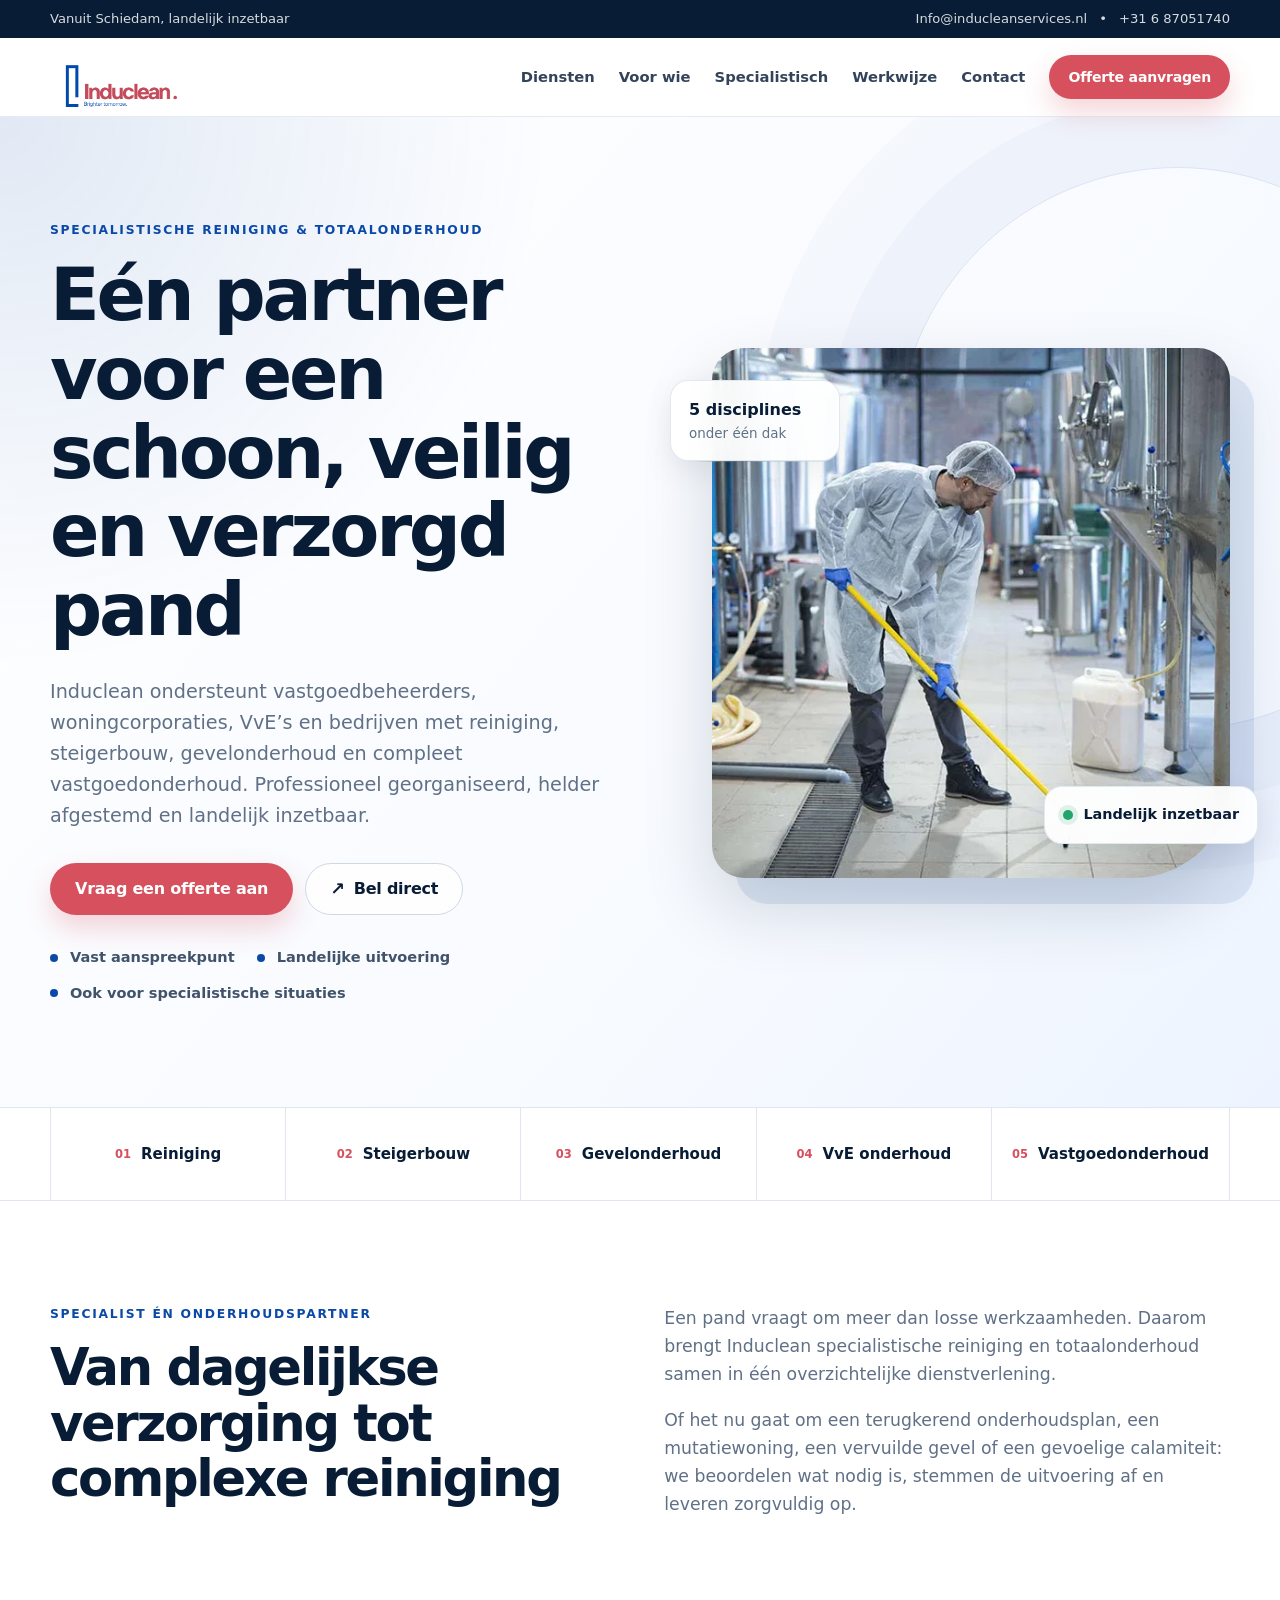
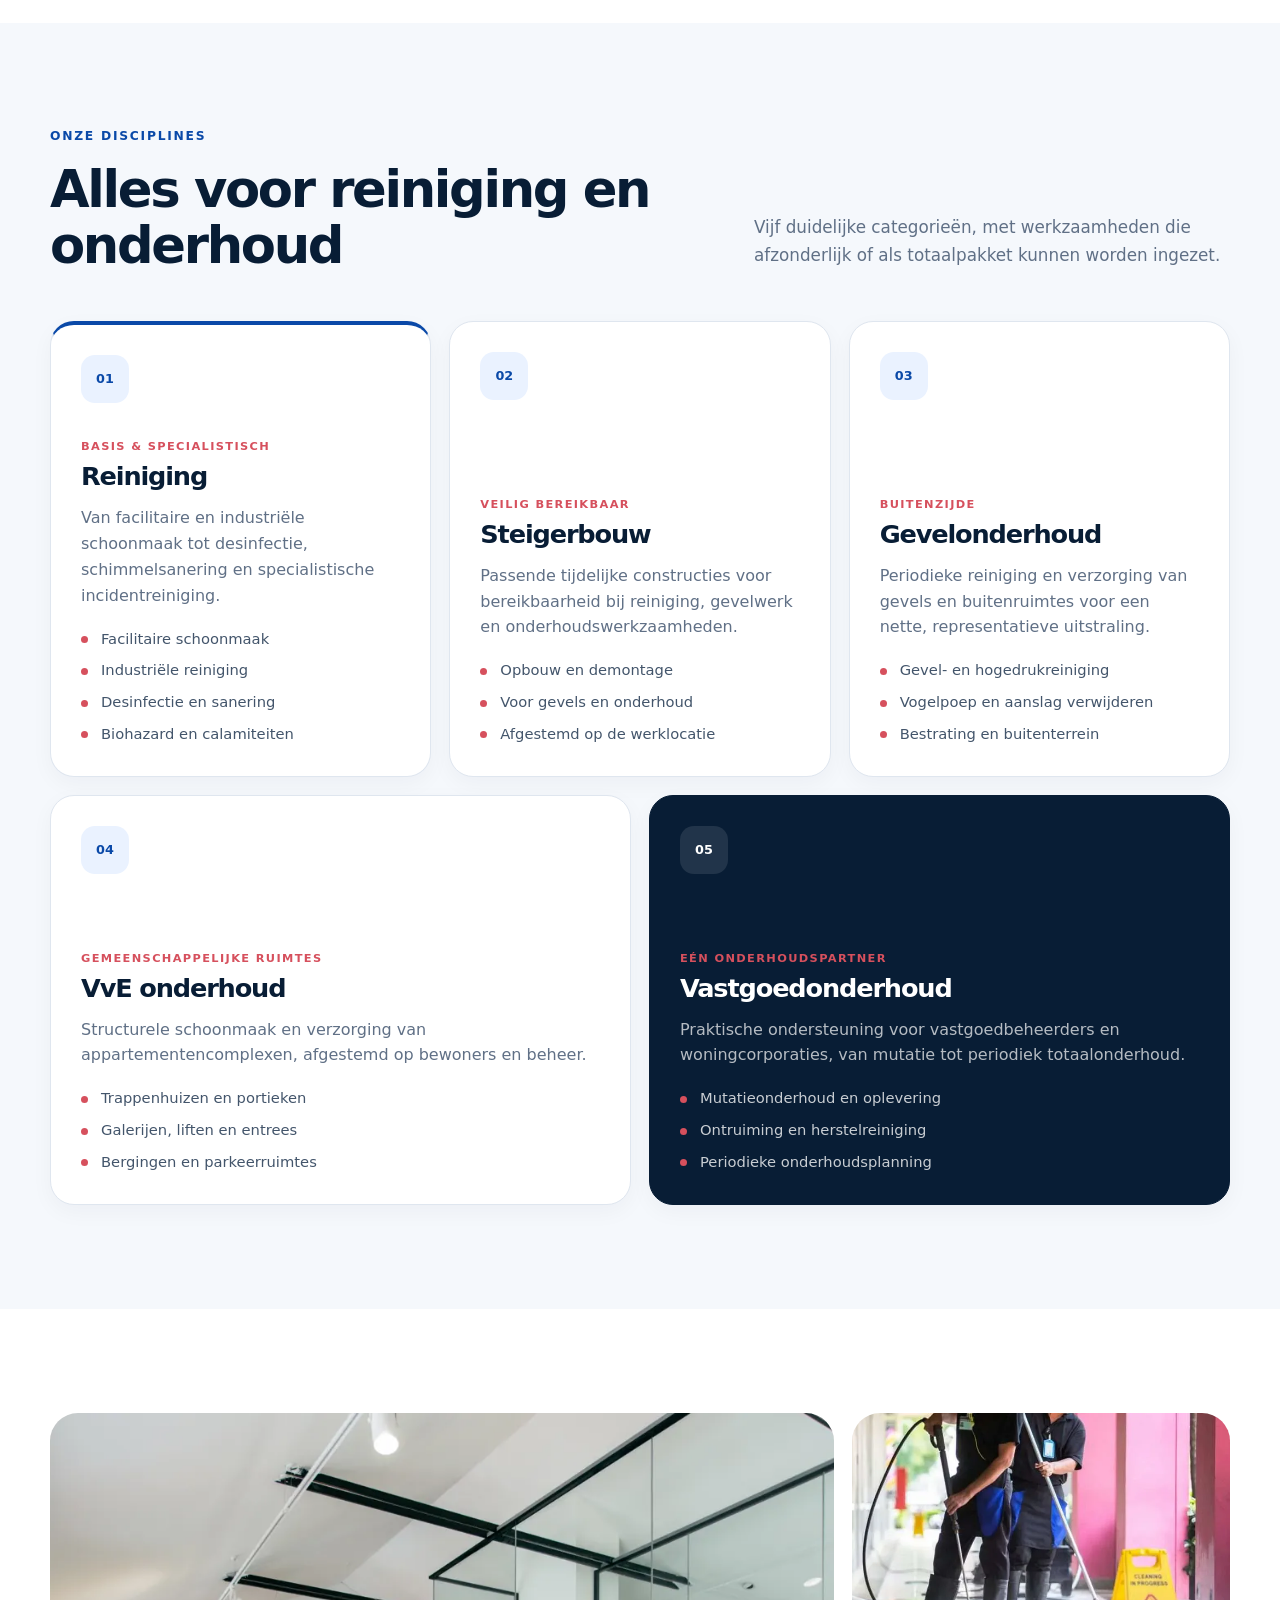
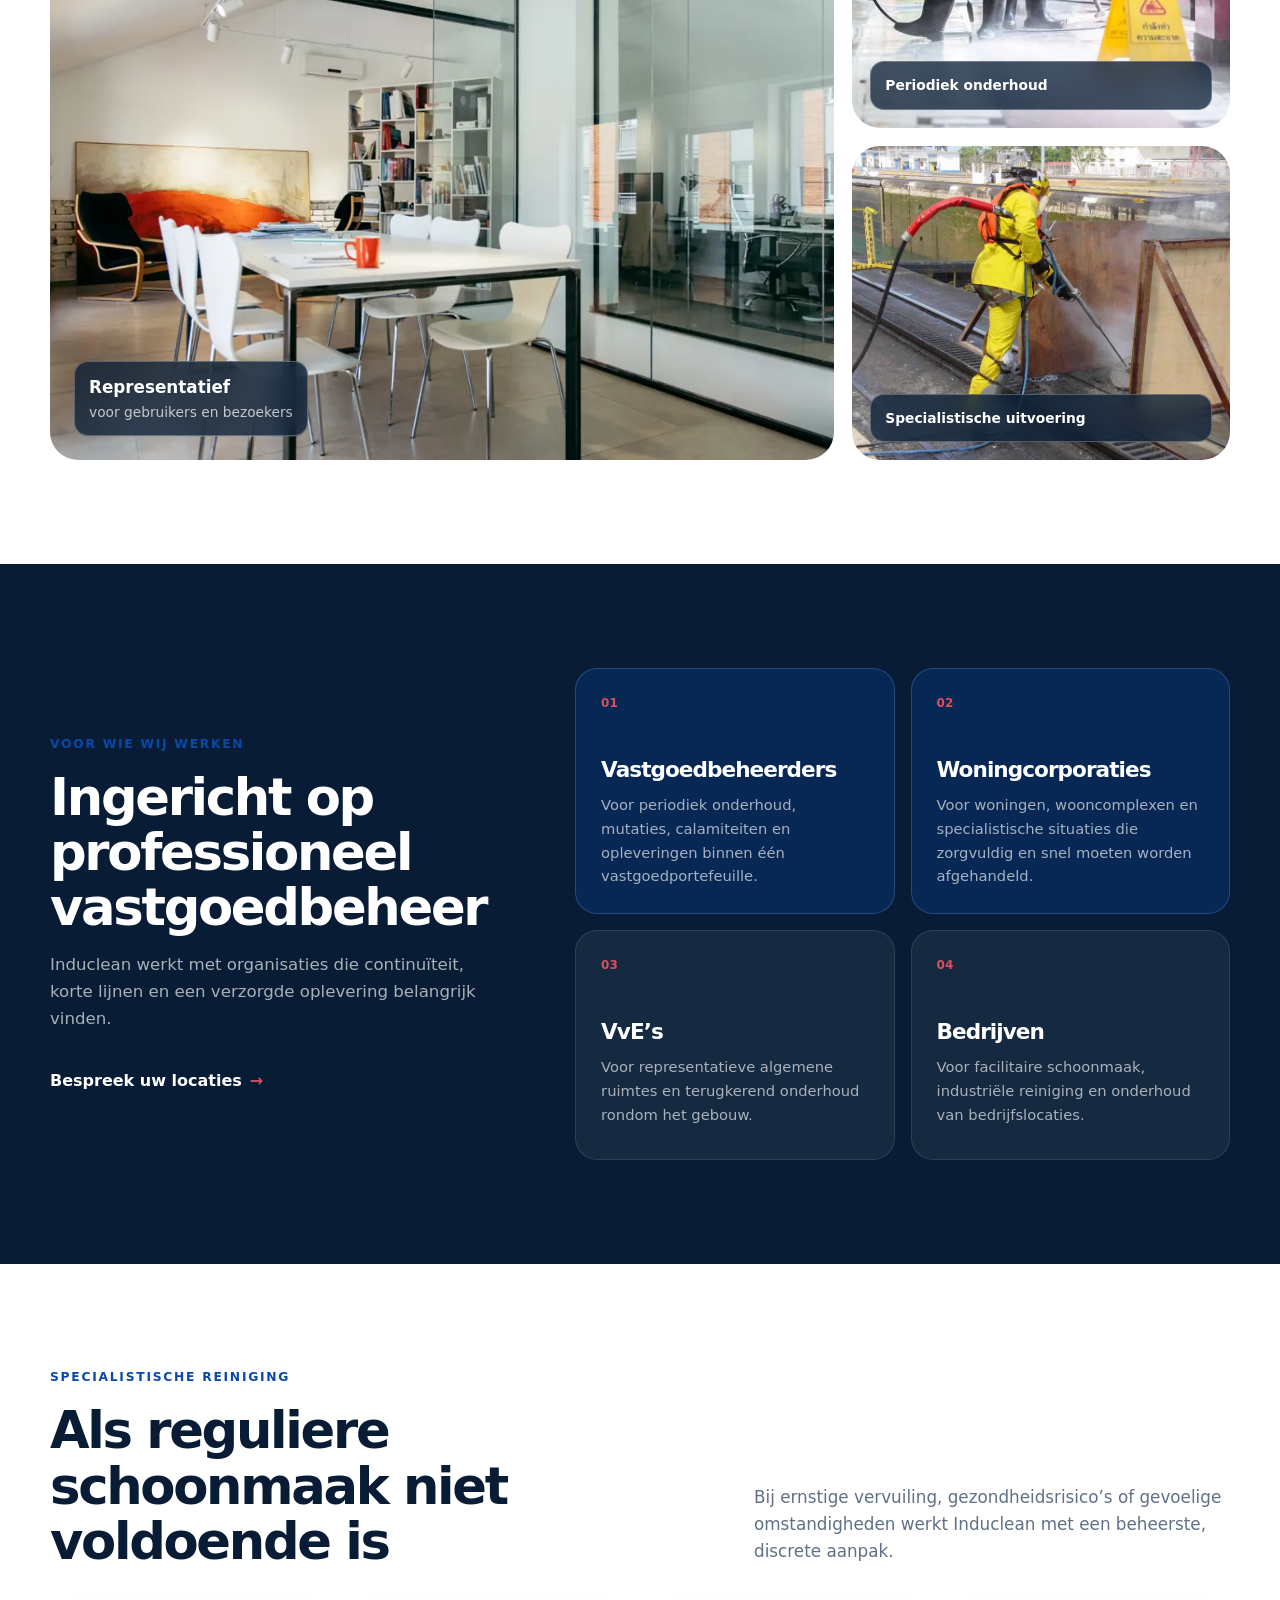
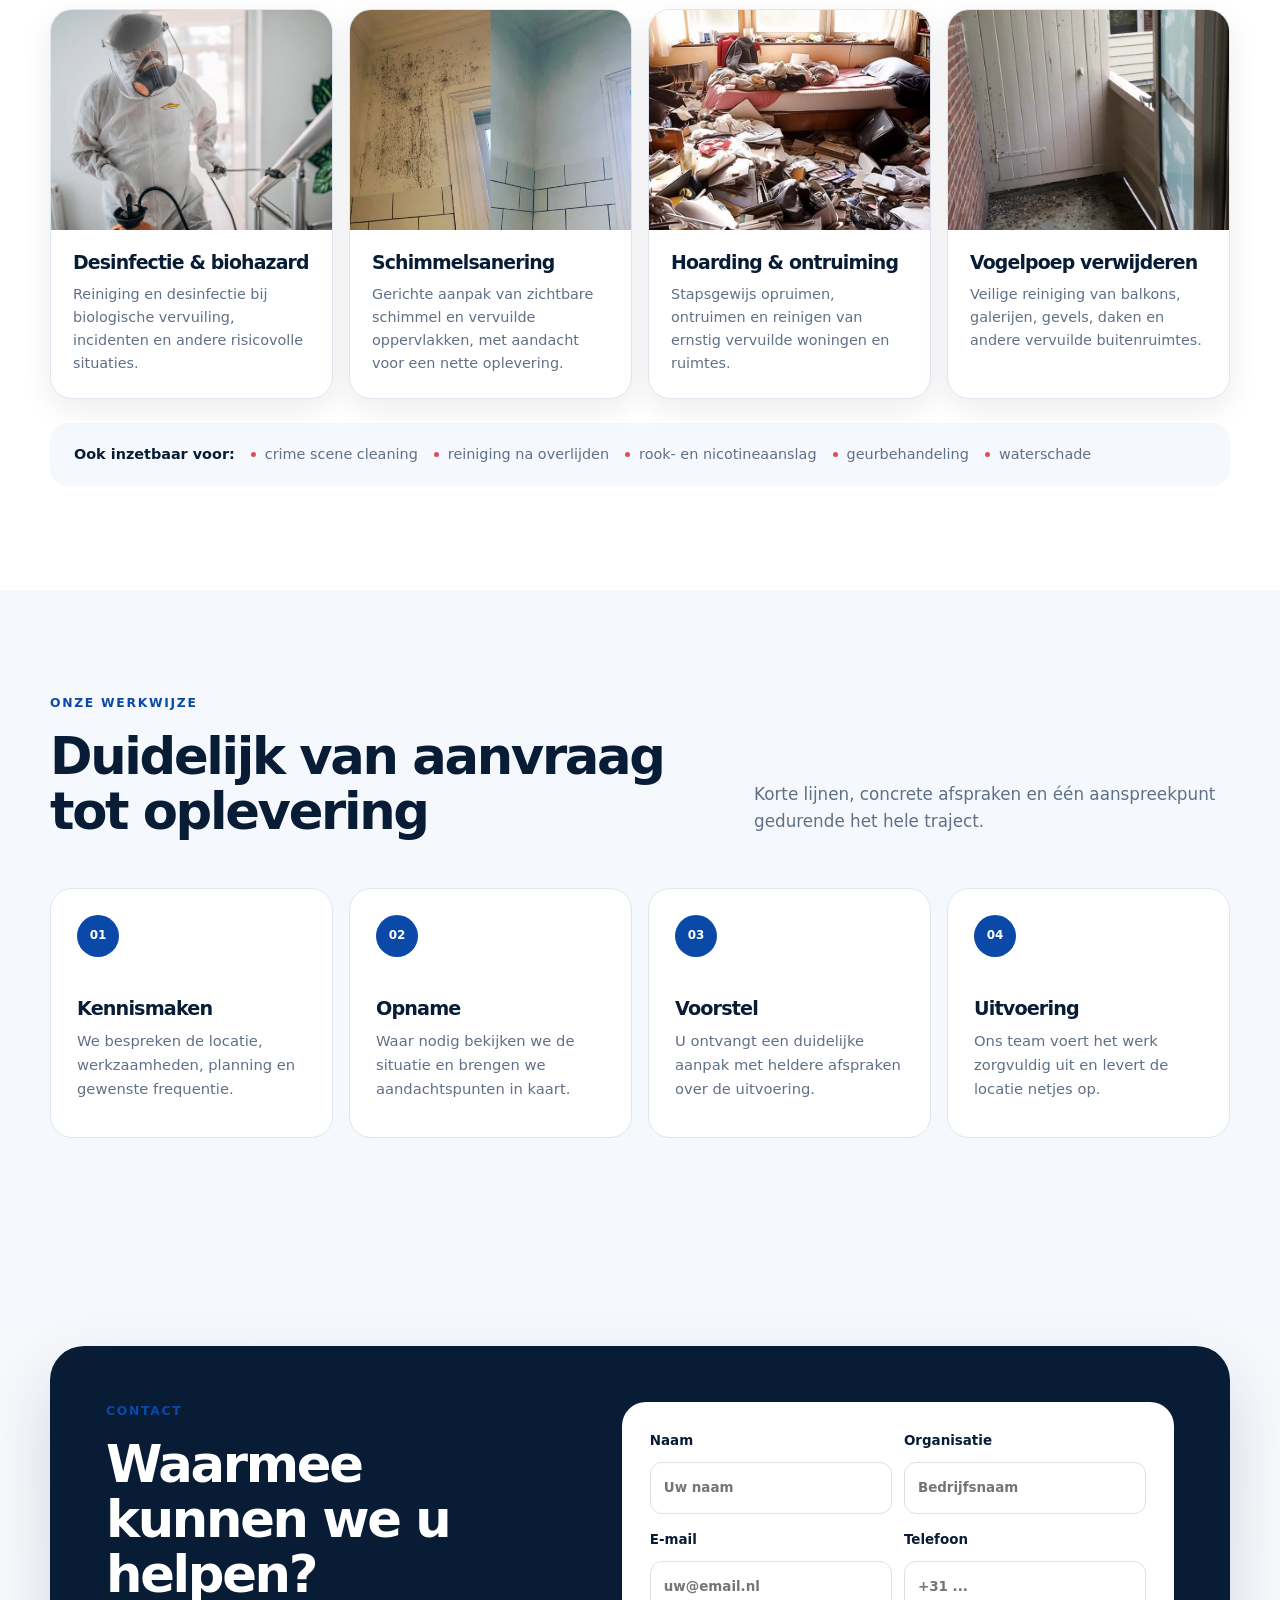
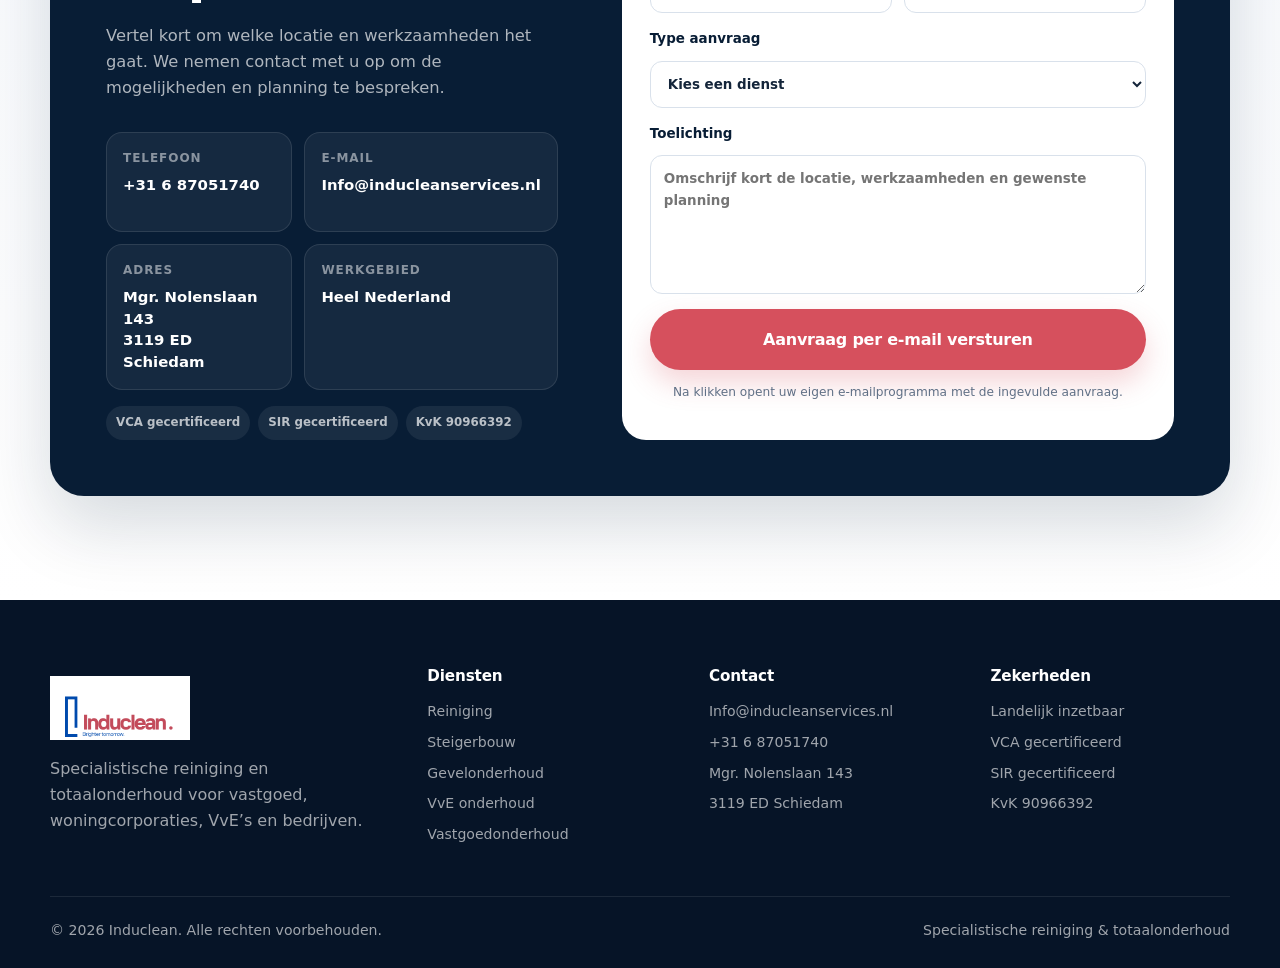
==== index.html @ d0072d8a "Publiceer vernieuwde Induclean-website" ====
<!doctype html>
<html lang="nl">
<head>
  <meta charset="utf-8">
  <meta name="viewport" content="width=device-width, initial-scale=1">
  <title>Induclean | Specialistische reiniging & totaalonderhoud</title>
  <meta name="description" content="Induclean is landelijk inzetbaar voor specialistische reiniging, steigerbouw, gevelonderhoud, VvE onderhoud en vastgoedonderhoud. Voor vastgoedbeheerders, woningcorporaties, VvE's en bedrijven.">
  <meta name="theme-color" content="#083f98">
  <link rel="icon" href="assets/induclean-logo.png" type="image/png">
  <link rel="stylesheet" href="styles.css">
  <script type="application/ld+json">
    {
      "@context": "https://schema.org",
      "@type": "LocalBusiness",
      "name": "Induclean",
      "url": "https://inducleanservices.nl/",
      "email": "info@inducleanservices.nl",
      "telephone": "+31687051740",
      "address": {
        "@type": "PostalAddress",
        "streetAddress": "Mgr. Nolenslaan 143",
        "postalCode": "3119 ED",
        "addressLocality": "Schiedam",
        "addressCountry": "NL"
      },
      "areaServed": "Nederland"
    }
  </script>
</head>
<body>
  <a class="skip-link" href="#main">Ga naar de inhoud</a>

  <div class="topbar">
    <div class="container topbar-inner">
      <span>Vanuit Schiedam, landelijk inzetbaar</span>
      <div>
        <a href="mailto:info@inducleanservices.nl">Info@inducleanservices.nl</a>
        <span aria-hidden="true">•</span>
        <a href="tel:+31687051740">+31 6 87051740</a>
      </div>
    </div>
  </div>

  <header class="site-header" id="top">
    <nav class="navbar container" aria-label="Hoofdnavigatie">
      <a class="brand" href="#top" aria-label="Induclean home">
        <img src="assets/induclean-logo.png" width="240" height="110" alt="Induclean">
      </a>

      <button class="menu-toggle" type="button" aria-label="Menu openen" aria-expanded="false" aria-controls="main-menu">
        <span></span><span></span><span></span>
      </button>

      <div class="nav-links" id="main-menu">
        <a href="#diensten">Diensten</a>
        <a href="#voor-wie">Voor wie</a>
        <a href="#specialistisch">Specialistisch</a>
        <a href="#werkwijze">Werkwijze</a>
        <a href="#contact">Contact</a>
        <a class="btn btn-small btn-primary" href="#contact">Offerte aanvragen</a>
      </div>
    </nav>
  </header>

  <main id="main">
    <section class="hero section" aria-labelledby="hero-title">
      <div class="hero-shape" aria-hidden="true"></div>
      <div class="container hero-grid">
        <div class="hero-content">
          <p class="eyebrow">Specialistische reiniging & totaalonderhoud</p>
          <h1 id="hero-title">Eén partner voor een schoon, veilig en verzorgd pand</h1>
          <p class="hero-copy">Induclean ondersteunt vastgoedbeheerders, woningcorporaties, VvE’s en bedrijven met reiniging, steigerbouw, gevelonderhoud en compleet vastgoedonderhoud. Professioneel georganiseerd, helder afgestemd en landelijk inzetbaar.</p>
          <div class="hero-actions">
            <a class="btn btn-primary" href="#contact">Vraag een offerte aan</a>
            <a class="btn btn-secondary" href="tel:+31687051740">
              <span class="btn-icon" aria-hidden="true">↗</span> Bel direct
            </a>
          </div>
          <ul class="hero-points" aria-label="Onze voordelen">
            <li>Vast aanspreekpunt</li>
            <li>Landelijke uitvoering</li>
            <li>Ook voor specialistische situaties</li>
          </ul>
        </div>

        <div class="hero-visual">
          <img src="assets/industrial-cleaning.webp" width="863" height="575" alt="Specialist aan het werk tijdens industriële reiniging">
          <div class="visual-card visual-card-top">
            <strong>5 disciplines</strong>
            <span>onder één dak</span>
          </div>
          <div class="visual-card visual-card-bottom">
            <span class="status-dot" aria-hidden="true"></span>
            <strong>Landelijk inzetbaar</strong>
          </div>
        </div>
      </div>
    </section>

    <section class="service-nav" aria-label="Onze vijf disciplines">
      <div class="container service-nav-grid">
        <a href="#reiniging"><span>01</span>Reiniging</a>
        <a href="#steigerbouw"><span>02</span>Steigerbouw</a>
        <a href="#gevelonderhoud"><span>03</span>Gevelonderhoud</a>
        <a href="#vve-onderhoud"><span>04</span>VvE onderhoud</a>
        <a href="#vastgoedonderhoud"><span>05</span>Vastgoedonderhoud</a>
      </div>
    </section>

    <section class="section intro-section">
      <div class="container intro-grid">
        <div>
          <p class="eyebrow">Specialist én onderhoudspartner</p>
          <h2>Van dagelijkse verzorging tot complexe reiniging</h2>
        </div>
        <div class="intro-copy">
          <p>Een pand vraagt om meer dan losse werkzaamheden. Daarom brengt Induclean specialistische reiniging en totaalonderhoud samen in één overzichtelijke dienstverlening.</p>
          <p>Of het nu gaat om een terugkerend onderhoudsplan, een mutatiewoning, een vervuilde gevel of een gevoelige calamiteit: we beoordelen wat nodig is, stemmen de uitvoering af en leveren zorgvuldig op.</p>
        </div>
      </div>
    </section>

    <section class="section services-section" id="diensten">
      <div class="container">
        <div class="section-heading">
          <div>
            <p class="eyebrow">Onze disciplines</p>
            <h2>Alles voor reiniging en onderhoud</h2>
          </div>
          <p>Vijf duidelijke categorieën, met werkzaamheden die afzonderlijk of als totaalpakket kunnen worden ingezet.</p>
        </div>

        <div class="services-grid">
          <article class="service-card service-card-featured" id="reiniging">
            <div class="service-number">01</div>
            <div>
              <p class="service-label">Basis & specialistisch</p>
              <h3>Reiniging</h3>
              <p>Van facilitaire en industriële schoonmaak tot desinfectie, schimmelsanering en specialistische incidentreiniging.</p>
              <ul>
                <li>Facilitaire schoonmaak</li>
                <li>Industriële reiniging</li>
                <li>Desinfectie en sanering</li>
                <li>Biohazard en calamiteiten</li>
              </ul>
            </div>
          </article>

          <article class="service-card" id="steigerbouw">
            <div class="service-number">02</div>
            <div>
              <p class="service-label">Veilig bereikbaar</p>
              <h3>Steigerbouw</h3>
              <p>Passende tijdelijke constructies voor bereikbaarheid bij reiniging, gevelwerk en onderhoudswerkzaamheden.</p>
              <ul>
                <li>Opbouw en demontage</li>
                <li>Voor gevels en onderhoud</li>
                <li>Afgestemd op de werklocatie</li>
              </ul>
            </div>
          </article>

          <article class="service-card" id="gevelonderhoud">
            <div class="service-number">03</div>
            <div>
              <p class="service-label">Buitenzijde</p>
              <h3>Gevelonderhoud</h3>
              <p>Periodieke reiniging en verzorging van gevels en buitenruimtes voor een nette, representatieve uitstraling.</p>
              <ul>
                <li>Gevel- en hogedrukreiniging</li>
                <li>Vogelpoep en aanslag verwijderen</li>
                <li>Bestrating en buitenterrein</li>
              </ul>
            </div>
          </article>

          <article class="service-card" id="vve-onderhoud">
            <div class="service-number">04</div>
            <div>
              <p class="service-label">Gemeenschappelijke ruimtes</p>
              <h3>VvE onderhoud</h3>
              <p>Structurele schoonmaak en verzorging van appartementencomplexen, afgestemd op bewoners en beheer.</p>
              <ul>
                <li>Trappenhuizen en portieken</li>
                <li>Galerijen, liften en entrees</li>
                <li>Bergingen en parkeerruimtes</li>
              </ul>
            </div>
          </article>

          <article class="service-card service-card-dark" id="vastgoedonderhoud">
            <div class="service-number">05</div>
            <div>
              <p class="service-label">Eén onderhoudspartner</p>
              <h3>Vastgoedonderhoud</h3>
              <p>Praktische ondersteuning voor vastgoedbeheerders en woningcorporaties, van mutatie tot periodiek totaalonderhoud.</p>
              <ul>
                <li>Mutatieonderhoud en oplevering</li>
                <li>Ontruiming en herstelreiniging</li>
                <li>Periodieke onderhoudsplanning</li>
              </ul>
            </div>
          </article>
        </div>
      </div>
    </section>

    <section class="section photo-story" aria-label="Een indruk van onze werkzaamheden">
      <div class="container photo-story-grid">
        <div class="photo-large">
          <img src="assets/facilitaire-schoonmaak.webp" width="1400" height="788" loading="lazy" alt="Schoon en representatief kantoorinterieur">
          <div class="photo-caption"><strong>Representatief</strong><span>voor gebruikers en bezoekers</span></div>
        </div>
        <div class="photo-small-stack">
          <div>
            <img src="assets/onderhoudsteam.webp" width="768" height="576" loading="lazy" alt="Schoonmaakteam aan het werk in een gebouw">
            <span>Periodiek onderhoud</span>
          </div>
          <div>
            <img src="assets/hogedrukreiniging.webp" width="809" height="674" loading="lazy" alt="Specialist voert industriële hogedrukreiniging uit">
            <span>Specialistische uitvoering</span>
          </div>
        </div>
      </div>
    </section>

    <section class="section audience-section" id="voor-wie">
      <div class="container audience-layout">
        <div class="audience-intro">
          <p class="eyebrow">Voor wie wij werken</p>
          <h2>Ingericht op professioneel vastgoedbeheer</h2>
          <p>Induclean werkt met organisaties die continuïteit, korte lijnen en een verzorgde oplevering belangrijk vinden.</p>
          <a class="text-link" href="#contact">Bespreek uw locaties <span aria-hidden="true">→</span></a>
        </div>
        <div class="audience-grid">
          <article class="audience-card featured">
            <span>01</span>
            <h3>Vastgoedbeheerders</h3>
            <p>Voor periodiek onderhoud, mutaties, calamiteiten en opleveringen binnen één vastgoedportefeuille.</p>
          </article>
          <article class="audience-card featured">
            <span>02</span>
            <h3>Woningcorporaties</h3>
            <p>Voor woningen, wooncomplexen en specialistische situaties die zorgvuldig en snel moeten worden afgehandeld.</p>
          </article>
          <article class="audience-card">
            <span>03</span>
            <h3>VvE’s</h3>
            <p>Voor representatieve algemene ruimtes en terugkerend onderhoud rondom het gebouw.</p>
          </article>
          <article class="audience-card">
            <span>04</span>
            <h3>Bedrijven</h3>
            <p>Voor facilitaire schoonmaak, industriële reiniging en onderhoud van bedrijfslocaties.</p>
          </article>
        </div>
      </div>
    </section>

    <section class="section specialist-section" id="specialistisch">
      <div class="container">
        <div class="section-heading specialist-heading">
          <div>
            <p class="eyebrow">Specialistische reiniging</p>
            <h2>Als reguliere schoonmaak niet voldoende is</h2>
          </div>
          <p>Bij ernstige vervuiling, gezondheidsrisico’s of gevoelige omstandigheden werkt Induclean met een beheerste, discrete aanpak.</p>
        </div>

        <div class="specialist-grid">
          <article class="specialist-card">
            <img src="assets/desinfectie.webp" width="1200" height="1000" loading="lazy" alt="Specialist in beschermende kleding voert desinfectie uit">
            <div><h3>Desinfectie & biohazard</h3><p>Reiniging en desinfectie bij biologische vervuiling, incidenten en andere risicovolle situaties.</p></div>
          </article>
          <article class="specialist-card">
            <img src="assets/schimmelsanering.webp" width="500" height="500" loading="lazy" alt="Voor en na schimmelsanering van een wand">
            <div><h3>Schimmelsanering</h3><p>Gerichte aanpak van zichtbare schimmel en vervuilde oppervlakken, met aandacht voor een nette oplevering.</p></div>
          </article>
          <article class="specialist-card">
            <img src="assets/hoarding.webp" width="870" height="500" loading="lazy" alt="Ernstig vervuilde en volgestapelde kamer vóór reiniging">
            <div><h3>Hoarding & ontruiming</h3><p>Stapsgewijs opruimen, ontruimen en reinigen van ernstig vervuilde woningen en ruimtes.</p></div>
          </article>
          <article class="specialist-card">
            <img src="assets/gevel-vervuiling.webp" width="700" height="933" loading="lazy" alt="Balkon met vervuiling door vogels vóór reiniging">
            <div><h3>Vogelpoep verwijderen</h3><p>Veilige reiniging van balkons, galerijen, gevels, daken en andere vervuilde buitenruimtes.</p></div>
          </article>
        </div>

        <div class="specialist-note">
          <strong>Ook inzetbaar voor:</strong>
          <span>crime scene cleaning</span>
          <span>reiniging na overlijden</span>
          <span>rook- en nicotineaanslag</span>
          <span>geurbehandeling</span>
          <span>waterschade</span>
        </div>
      </div>
    </section>

    <section class="section process-section" id="werkwijze">
      <div class="container">
        <div class="section-heading">
          <div>
            <p class="eyebrow">Onze werkwijze</p>
            <h2>Duidelijk van aanvraag tot oplevering</h2>
          </div>
          <p>Korte lijnen, concrete afspraken en één aanspreekpunt gedurende het hele traject.</p>
        </div>
        <ol class="process-grid">
          <li><span>01</span><h3>Kennismaken</h3><p>We bespreken de locatie, werkzaamheden, planning en gewenste frequentie.</p></li>
          <li><span>02</span><h3>Opname</h3><p>Waar nodig bekijken we de situatie en brengen we aandachtspunten in kaart.</p></li>
          <li><span>03</span><h3>Voorstel</h3><p>U ontvangt een duidelijke aanpak met heldere afspraken over de uitvoering.</p></li>
          <li><span>04</span><h3>Uitvoering</h3><p>Ons team voert het werk zorgvuldig uit en levert de locatie netjes op.</p></li>
        </ol>
      </div>
    </section>

    <section class="section contact-section" id="contact">
      <div class="container contact-card">
        <div class="contact-copy">
          <p class="eyebrow">Contact</p>
          <h2>Waarmee kunnen we u helpen?</h2>
          <p>Vertel kort om welke locatie en werkzaamheden het gaat. We nemen contact met u op om de mogelijkheden en planning te bespreken.</p>
          <div class="contact-details">
            <a href="tel:+31687051740"><span>Telefoon</span><strong>+31 6 87051740</strong></a>
            <a href="mailto:info@inducleanservices.nl"><span>E-mail</span><strong>Info@inducleanservices.nl</strong></a>
            <div><span>Adres</span><strong>Mgr. Nolenslaan 143<br>3119 ED Schiedam</strong></div>
            <div><span>Werkgebied</span><strong>Heel Nederland</strong></div>
          </div>
          <div class="certification-line">
            <span>VCA gecertificeerd</span>
            <span>SIR gecertificeerd</span>
            <span>KvK 90966392</span>
          </div>
        </div>

        <form class="contact-form" id="contact-form">
          <div class="form-row">
            <label>Naam
              <input type="text" name="naam" autocomplete="name" placeholder="Uw naam" required>
            </label>
            <label>Organisatie
              <input type="text" name="organisatie" autocomplete="organization" placeholder="Bedrijfsnaam">
            </label>
          </div>
          <div class="form-row">
            <label>E-mail
              <input type="email" name="email" autocomplete="email" placeholder="uw@email.nl" required>
            </label>
            <label>Telefoon
              <input type="tel" name="telefoon" autocomplete="tel" placeholder="+31 ...">
            </label>
          </div>
          <label>Type aanvraag
            <select name="dienst" required>
              <option value="" selected disabled>Kies een dienst</option>
              <option>Reiniging</option>
              <option>Steigerbouw</option>
              <option>Gevelonderhoud</option>
              <option>VvE onderhoud</option>
              <option>Vastgoedonderhoud</option>
              <option>Specialistische reiniging / calamiteit</option>
              <option>Anders</option>
            </select>
          </label>
          <label>Toelichting
            <textarea name="bericht" rows="5" placeholder="Omschrijf kort de locatie, werkzaamheden en gewenste planning" required></textarea>
          </label>
          <button class="btn btn-primary" type="submit">Aanvraag per e-mail versturen</button>
          <p class="form-note" id="form-note">Na klikken opent uw eigen e-mailprogramma met de ingevulde aanvraag.</p>
        </form>
      </div>
    </section>
  </main>

  <footer class="site-footer">
    <div class="container footer-grid">
      <div class="footer-about">
        <a class="brand footer-brand" href="#top" aria-label="Induclean home">
          <img src="assets/induclean-logo.png" width="240" height="110" alt="Induclean">
        </a>
        <p>Specialistische reiniging en totaalonderhoud voor vastgoed, woningcorporaties, VvE’s en bedrijven.</p>
      </div>
      <div>
        <h3>Diensten</h3>
        <a href="#reiniging">Reiniging</a>
        <a href="#steigerbouw">Steigerbouw</a>
        <a href="#gevelonderhoud">Gevelonderhoud</a>
        <a href="#vve-onderhoud">VvE onderhoud</a>
        <a href="#vastgoedonderhoud">Vastgoedonderhoud</a>
      </div>
      <div>
        <h3>Contact</h3>
        <a href="mailto:info@inducleanservices.nl">Info@inducleanservices.nl</a>
        <a href="tel:+31687051740">+31 6 87051740</a>
        <span>Mgr. Nolenslaan 143</span>
        <span>3119 ED Schiedam</span>
      </div>
      <div>
        <h3>Zekerheden</h3>
        <span>Landelijk inzetbaar</span>
        <span>VCA gecertificeerd</span>
        <span>SIR gecertificeerd</span>
        <span>KvK 90966392</span>
      </div>
    </div>
    <div class="container footer-bottom">
      <span>© <span id="year"></span> Induclean. Alle rechten voorbehouden.</span>
      <span>Specialistische reiniging & totaalonderhoud</span>
    </div>
  </footer>

  <a class="mobile-call" href="tel:+31687051740" aria-label="Bel Induclean">Bel direct</a>
  <script src="script.js"></script>
</body>
</html>
---- styles.css ----
:root {
  --blue: #0a49a8;
  --blue-dark: #07377f;
  --blue-soft: #eaf2ff;
  --red: #d6505d;
  --red-dark: #b93d49;
  --navy: #081d35;
  --ink: #14253a;
  --muted: #607086;
  --line: #dfe6ef;
  --surface: #f5f8fc;
  --white: #ffffff;
  --shadow-sm: 0 10px 30px rgba(8, 29, 53, 0.08);
  --shadow-lg: 0 30px 70px rgba(8, 29, 53, 0.16);
  --radius: 24px;
}

* { box-sizing: border-box; }

html { scroll-behavior: smooth; }

body {
  margin: 0;
  color: var(--ink);
  background: var(--white);
  font-family: Inter, ui-sans-serif, system-ui, -apple-system, BlinkMacSystemFont, "Segoe UI", sans-serif;
  line-height: 1.62;
  -webkit-font-smoothing: antialiased;
}

body.menu-open { overflow: hidden; }
a { color: inherit; text-decoration: none; }
img { display: block; max-width: 100%; }
button, input, select, textarea { font: inherit; }
section[id], article[id] { scroll-margin-top: 120px; }

.container {
  width: min(1180px, calc(100% - 48px));
  margin-inline: auto;
}

.section { padding: 104px 0; }

.skip-link {
  position: fixed;
  z-index: 100;
  top: 12px;
  left: 12px;
  transform: translateY(-150%);
  padding: 10px 16px;
  border-radius: 10px;
  color: var(--white);
  background: var(--navy);
}

.skip-link:focus { transform: translateY(0); }

.topbar {
  color: rgba(255, 255, 255, 0.84);
  background: var(--navy);
  font-size: 0.82rem;
}

.topbar-inner {
  min-height: 38px;
  display: flex;
  align-items: center;
  justify-content: space-between;
  gap: 18px;
}

.topbar-inner div { display: flex; align-items: center; gap: 12px; }
.topbar a:hover { color: var(--white); }

.site-header {
  position: sticky;
  z-index: 50;
  top: 0;
  border-bottom: 1px solid rgba(223, 230, 239, 0.8);
  background: rgba(255, 255, 255, 0.94);
  backdrop-filter: blur(16px);
  transition: box-shadow 180ms ease;
}

.site-header.scrolled { box-shadow: 0 10px 35px rgba(8, 29, 53, 0.08); }

.navbar {
  min-height: 78px;
  display: flex;
  align-items: center;
  justify-content: space-between;
  gap: 30px;
}

.brand {
  width: 145px;
  height: auto;
  display: flex;
  align-items: center;
  flex: 0 0 auto;
}

.brand img { width: 100%; height: auto; }

.nav-links {
  display: flex;
  align-items: center;
  gap: 24px;
  color: #33445a;
  font-size: 0.92rem;
  font-weight: 750;
}

.nav-links a:not(.btn) { position: relative; }
.nav-links a:not(.btn)::after {
  content: "";
  position: absolute;
  left: 0;
  right: 100%;
  bottom: -6px;
  height: 2px;
  background: var(--red);
  transition: right 180ms ease;
}

.nav-links a:not(.btn):hover::after { right: 0; }

.menu-toggle {
  display: none;
  width: 44px;
  height: 44px;
  padding: 10px;
  border: 0;
  border-radius: 12px;
  background: var(--surface);
  cursor: pointer;
}

.menu-toggle span {
  display: block;
  width: 24px;
  height: 2px;
  margin: 5px 0;
  border-radius: 999px;
  background: var(--navy);
  transition: transform 180ms ease, opacity 180ms ease;
}

.menu-toggle[aria-expanded="true"] span:nth-child(1) { transform: translateY(7px) rotate(45deg); }
.menu-toggle[aria-expanded="true"] span:nth-child(2) { opacity: 0; }
.menu-toggle[aria-expanded="true"] span:nth-child(3) { transform: translateY(-7px) rotate(-45deg); }

.btn {
  min-height: 52px;
  padding: 0 24px;
  border: 1px solid transparent;
  border-radius: 999px;
  display: inline-flex;
  align-items: center;
  justify-content: center;
  gap: 9px;
  font-weight: 800;
  letter-spacing: -0.015em;
  cursor: pointer;
  transition: transform 180ms ease, box-shadow 180ms ease, background 180ms ease;
}

.btn:hover { transform: translateY(-2px); }
.btn-primary { color: var(--white); background: var(--red); box-shadow: 0 13px 28px rgba(214, 80, 93, 0.24); }
.btn-primary:hover { background: var(--red-dark); box-shadow: 0 16px 34px rgba(214, 80, 93, 0.3); }
.btn-secondary { border-color: #cfd9e6; color: var(--navy); background: rgba(255, 255, 255, 0.8); }
.btn-secondary:hover { border-color: var(--blue); background: var(--white); }
.btn-small { min-height: 44px; padding-inline: 18px; font-size: 0.88rem; }
.btn-icon { font-size: 1.1rem; }

.eyebrow {
  margin: 0 0 15px;
  color: var(--blue);
  font-size: 0.77rem;
  font-weight: 850;
  letter-spacing: 0.14em;
  text-transform: uppercase;
}

h1, h2, h3 {
  margin: 0;
  color: var(--navy);
  line-height: 1.08;
  letter-spacing: -0.045em;
}

h1 { font-size: clamp(3rem, 5.7vw, 5.3rem); }
h2 { font-size: clamp(2.2rem, 4vw, 3.7rem); }
h3 { font-size: 1.35rem; }

.hero {
  position: relative;
  min-height: 720px;
  display: grid;
  align-items: center;
  overflow: hidden;
  background:
    radial-gradient(circle at 0% 0%, rgba(10, 73, 168, 0.12), transparent 34%),
    linear-gradient(130deg, #ffffff 0%, #f7faff 66%, #edf4ff 100%);
}

.hero-shape {
  position: absolute;
  right: -14vw;
  top: 5%;
  width: 44vw;
  height: 44vw;
  border: 1px solid rgba(10, 73, 168, 0.13);
  border-radius: 50%;
  box-shadow: 0 0 0 70px rgba(10, 73, 168, 0.025), 0 0 0 140px rgba(10, 73, 168, 0.02);
}

.hero-grid {
  position: relative;
  z-index: 1;
  display: grid;
  grid-template-columns: 1.05fr 0.95fr;
  gap: clamp(48px, 7vw, 92px);
  align-items: center;
}

.hero-content { max-width: 680px; }
.hero h1 { max-width: 720px; }

.hero-copy {
  max-width: 660px;
  margin: 26px 0 32px;
  color: var(--muted);
  font-size: clamp(1.06rem, 1.5vw, 1.22rem);
}

.hero-actions { display: flex; gap: 12px; flex-wrap: wrap; }

.hero-points {
  margin: 30px 0 0;
  padding: 0;
  display: flex;
  flex-wrap: wrap;
  gap: 12px 22px;
  list-style: none;
  color: #40536b;
  font-size: 0.91rem;
  font-weight: 700;
}

.hero-points li { position: relative; padding-left: 20px; }
.hero-points li::before {
  content: "";
  position: absolute;
  left: 0;
  top: 0.58em;
  width: 8px;
  height: 8px;
  border-radius: 50%;
  background: var(--blue);
}

.hero-visual {
  position: relative;
  min-height: 530px;
}

.hero-visual::before {
  content: "";
  position: absolute;
  inset: 26px -24px -26px 24px;
  border-radius: 32px;
  background: var(--blue);
  opacity: 0.1;
}

.hero-visual > img {
  position: absolute;
  inset: 0;
  width: 100%;
  height: 100%;
  border-radius: 32px 32px 96px 32px;
  object-fit: cover;
  box-shadow: var(--shadow-lg);
}

.visual-card {
  position: absolute;
  z-index: 2;
  min-width: 170px;
  padding: 16px 18px;
  border: 1px solid rgba(223, 230, 239, 0.9);
  border-radius: 18px;
  background: rgba(255, 255, 255, 0.94);
  box-shadow: var(--shadow-sm);
  backdrop-filter: blur(14px);
}

.visual-card strong, .visual-card span { display: block; }
.visual-card strong { color: var(--navy); }
.visual-card span { color: var(--muted); font-size: 0.84rem; }
.visual-card-top { top: 32px; left: -42px; }
.visual-card-bottom { right: -28px; bottom: 34px; display: flex; align-items: center; gap: 10px; }
.visual-card-bottom strong { font-size: 0.9rem; }
.status-dot { width: 10px; height: 10px; border-radius: 50%; background: #21a56c; box-shadow: 0 0 0 5px rgba(33, 165, 108, 0.13); }

.service-nav { position: relative; z-index: 4; margin-top: -1px; border-top: 1px solid var(--line); border-bottom: 1px solid var(--line); background: var(--white); }
.service-nav-grid { display: grid; grid-template-columns: repeat(5, 1fr); }
.service-nav a { min-height: 92px; padding: 20px; display: flex; align-items: center; justify-content: center; gap: 10px; border-left: 1px solid var(--line); color: var(--navy); font-size: 0.94rem; font-weight: 800; text-align: center; transition: color 160ms ease, background 160ms ease; }
.service-nav a:last-child { border-right: 1px solid var(--line); }
.service-nav a:hover { color: var(--blue); background: var(--surface); }
.service-nav span { color: var(--red); font-size: 0.72rem; }

.intro-section { background: var(--white); }
.intro-grid { display: grid; grid-template-columns: 0.95fr 1.05fr; gap: clamp(44px, 8vw, 110px); align-items: start; }
.intro-copy p { margin: 0; color: var(--muted); font-size: 1.08rem; }
.intro-copy p + p { margin-top: 18px; }

.services-section { background: var(--surface); }

.section-heading {
  margin-bottom: 48px;
  display: grid;
  grid-template-columns: 1.15fr 0.85fr;
  gap: 60px;
  align-items: end;
}

.section-heading > p { margin: 0 0 4px; color: var(--muted); font-size: 1.05rem; }

.services-grid {
  display: grid;
  grid-template-columns: repeat(6, 1fr);
  gap: 18px;
}

.service-card {
  grid-column: span 2;
  min-height: 410px;
  padding: 30px;
  display: flex;
  flex-direction: column;
  justify-content: space-between;
  gap: 34px;
  border: 1px solid var(--line);
  border-radius: var(--radius);
  background: var(--white);
  box-shadow: 0 7px 22px rgba(8, 29, 53, 0.04);
}

.service-card:nth-child(4), .service-card:nth-child(5) { grid-column: span 3; }
.service-card-featured { border-top: 4px solid var(--blue); }
.service-card-dark { color: rgba(255,255,255,0.76); background: var(--navy); border-color: var(--navy); }
.service-card-dark h3 { color: var(--white); }

.service-number {
  width: 48px;
  height: 48px;
  display: grid;
  place-items: center;
  border-radius: 14px;
  color: var(--blue);
  background: var(--blue-soft);
  font-size: 0.8rem;
  font-weight: 900;
}

.service-card-dark .service-number { color: var(--white); background: rgba(255,255,255,0.1); }
.service-label { margin: 0 0 8px !important; color: var(--red) !important; font-size: 0.71rem !important; font-weight: 850; letter-spacing: 0.12em; text-transform: uppercase; }
.service-card h3 { margin-bottom: 14px; font-size: 1.6rem; }
.service-card p { margin: 0 0 18px; color: var(--muted); }
.service-card-dark p { color: rgba(255,255,255,0.7); }
.service-card ul { margin: 0; padding: 0; display: grid; gap: 8px; list-style: none; }
.service-card li { position: relative; padding-left: 20px; color: #43556b; font-size: 0.92rem; }
.service-card-dark li { color: rgba(255,255,255,0.78); }
.service-card li::before { content: ""; position: absolute; left: 0; top: 0.63em; width: 7px; height: 7px; border-radius: 50%; background: var(--red); }

.photo-story { background: var(--white); }
.photo-story-grid { min-height: 620px; display: grid; grid-template-columns: 1.35fr 0.65fr; gap: 18px; }
.photo-large, .photo-small-stack > div { position: relative; overflow: hidden; border-radius: 28px; }
.photo-large img, .photo-small-stack img { width: 100%; height: 100%; object-fit: cover; transition: transform 500ms ease; }
.photo-large:hover img, .photo-small-stack > div:hover img { transform: scale(1.025); }
.photo-small-stack { display: grid; grid-template-rows: 1fr 1fr; gap: 18px; }
.photo-small-stack > div { min-height: 0; }
.photo-small-stack span, .photo-caption { position: absolute; left: 18px; right: 18px; bottom: 18px; padding: 12px 14px; border: 1px solid rgba(255,255,255,0.25); border-radius: 14px; color: var(--white); background: rgba(8,29,53,0.75); backdrop-filter: blur(10px); font-size: 0.86rem; font-weight: 750; }
.photo-caption { left: 24px; right: auto; bottom: 24px; min-width: 220px; }
.photo-caption strong, .photo-caption span { position: static; display: block; padding: 0; border: 0; background: transparent; backdrop-filter: none; }
.photo-caption strong { font-size: 1.05rem; }
.photo-caption span { color: rgba(255,255,255,0.72); font-weight: 500; }

.audience-section { overflow: hidden; color: rgba(255,255,255,0.76); background: var(--navy); }
.audience-layout { display: grid; grid-template-columns: 0.82fr 1.18fr; gap: 70px; align-items: center; }
.audience-intro { max-width: 440px; }
.audience-intro h2 { color: var(--white); }
.audience-intro > p:not(.eyebrow) { color: rgba(255,255,255,0.65); font-size: 1.04rem; }
.text-link { margin-top: 18px; display: inline-flex; align-items: center; gap: 8px; color: var(--white); font-weight: 800; }
.text-link span { color: var(--red); }
.audience-grid { display: grid; grid-template-columns: repeat(2, 1fr); gap: 16px; }
.audience-card { min-height: 230px; padding: 25px; border: 1px solid rgba(255,255,255,0.11); border-radius: 22px; background: rgba(255,255,255,0.055); }
.audience-card.featured { background: rgba(10,73,168,0.28); border-color: rgba(120,170,241,0.26); }
.audience-card > span { display: block; margin-bottom: 44px; color: var(--red); font-size: 0.75rem; font-weight: 900; }
.audience-card h3 { color: var(--white); }
.audience-card p { margin: 12px 0 0; color: rgba(255,255,255,0.64); font-size: 0.92rem; }

.specialist-section { background: var(--white); }
.specialist-heading { margin-bottom: 40px; }
.specialist-grid { display: grid; grid-template-columns: repeat(4, 1fr); gap: 16px; }
.specialist-card { overflow: hidden; border: 1px solid var(--line); border-radius: 22px; background: var(--white); box-shadow: var(--shadow-sm); }
.specialist-card img { width: 100%; height: 220px; object-fit: cover; }
.specialist-card:nth-child(2) img { object-position: left center; }
.specialist-card:nth-child(4) img { object-position: center 80%; }
.specialist-card div { padding: 22px; }
.specialist-card h3 { font-size: 1.18rem; }
.specialist-card p { margin: 10px 0 0; color: var(--muted); font-size: 0.9rem; }
.specialist-note { margin-top: 24px; padding: 20px 24px; display: flex; align-items: center; flex-wrap: wrap; gap: 10px 16px; border-radius: 18px; background: var(--surface); color: var(--muted); font-size: 0.9rem; }
.specialist-note strong { color: var(--navy); }
.specialist-note span { position: relative; padding-left: 14px; }
.specialist-note span::before { content: ""; position: absolute; left: 0; top: 0.67em; width: 5px; height: 5px; border-radius: 50%; background: var(--red); }

.process-section { background: var(--surface); }
.process-grid { margin: 0; padding: 0; display: grid; grid-template-columns: repeat(4, 1fr); gap: 16px; list-style: none; counter-reset: steps; }
.process-grid li { min-height: 250px; padding: 26px; border: 1px solid var(--line); border-radius: 22px; background: var(--white); }
.process-grid span { width: 42px; height: 42px; margin-bottom: 42px; display: grid; place-items: center; border-radius: 50%; color: var(--white); background: var(--blue); font-size: 0.75rem; font-weight: 900; }
.process-grid h3 { font-size: 1.2rem; }
.process-grid p { margin: 10px 0 0; color: var(--muted); font-size: 0.92rem; }

.contact-section { background: linear-gradient(180deg, var(--surface), var(--white)); }
.contact-card { padding: 56px; display: grid; grid-template-columns: 0.9fr 1.1fr; gap: 64px; border-radius: 34px; color: rgba(255,255,255,0.75); background: var(--navy); box-shadow: var(--shadow-lg); }
.contact-copy h2 { color: var(--white); }
.contact-copy > p:not(.eyebrow) { margin: 20px 0 0; color: rgba(255,255,255,0.68); font-size: 1.02rem; }
.contact-details { margin-top: 30px; display: grid; grid-template-columns: repeat(2, 1fr); gap: 12px; }
.contact-details > * { min-height: 100px; padding: 16px; border: 1px solid rgba(255,255,255,0.1); border-radius: 16px; background: rgba(255,255,255,0.055); }
.contact-details span, .contact-details strong { display: block; }
.contact-details span { color: rgba(255,255,255,0.5); font-size: 0.75rem; font-weight: 750; text-transform: uppercase; letter-spacing: 0.08em; }
.contact-details strong { margin-top: 7px; color: var(--white); font-size: 0.93rem; line-height: 1.45; }
.contact-details a:hover { border-color: rgba(255,255,255,0.25); }
.certification-line { margin-top: 16px; display: flex; flex-wrap: wrap; gap: 8px; }
.certification-line span { padding: 7px 10px; border-radius: 999px; color: rgba(255,255,255,0.7); background: rgba(255,255,255,0.07); font-size: 0.74rem; font-weight: 700; }

.contact-form { padding: 28px; display: grid; gap: 15px; border-radius: 24px; color: var(--ink); background: var(--white); }
.form-row { display: grid; grid-template-columns: repeat(2, 1fr); gap: 12px; }
.contact-form label { display: grid; gap: 6px; color: var(--navy); font-size: 0.84rem; font-weight: 800; }
.contact-form input, .contact-form select, .contact-form textarea { width: 100%; border: 1px solid #d9e1eb; border-radius: 12px; padding: 12px 13px; color: var(--ink); background: var(--white); outline: none; transition: border 150ms ease, box-shadow 150ms ease; }
.contact-form textarea { resize: vertical; min-height: 118px; }
.contact-form input:focus, .contact-form select:focus, .contact-form textarea:focus { border-color: var(--blue); box-shadow: 0 0 0 4px rgba(10,73,168,0.1); }
.contact-form .btn { width: 100%; border: 0; }
.form-note { margin: -2px 0 0; color: var(--muted); font-size: 0.76rem; text-align: center; }

.site-footer { padding: 68px 0 26px; color: rgba(255,255,255,0.62); background: #061427; }
.footer-grid { display: grid; grid-template-columns: 1.4fr repeat(3, 1fr); gap: 42px; }
.footer-brand { width: 140px; height: auto; overflow: visible; border-radius: 3px; }
.footer-about p { max-width: 330px; margin: 16px 0 0; }
.site-footer h3 { margin-bottom: 16px; color: var(--white); font-size: 0.95rem; letter-spacing: -0.01em; }
.site-footer a, .site-footer span { display: block; margin: 8px 0; font-size: 0.88rem; }
.site-footer a:hover { color: var(--white); }
.footer-bottom { margin-top: 42px; padding-top: 22px; display: flex; justify-content: space-between; gap: 20px; border-top: 1px solid rgba(255,255,255,0.09); }
.footer-bottom span, .footer-bottom span span { display: inline; margin: 0; }
.mobile-call { display: none; }

@media (max-width: 1080px) {
  .nav-links { gap: 16px; font-size: 0.86rem; }
  .specialist-grid { grid-template-columns: repeat(2, 1fr); }
  .audience-layout { gap: 44px; }
  .contact-card { padding: 44px; gap: 40px; }
}

@media (max-width: 900px) {
  .section { padding: 82px 0; }
  .topbar { display: none; }
  .menu-toggle { display: block; }
  .nav-links {
    position: absolute;
    top: 78px;
    left: 24px;
    right: 24px;
    max-height: calc(100vh - 100px);
    padding: 15px;
    display: none;
    flex-direction: column;
    align-items: stretch;
    gap: 0;
    overflow: auto;
    border: 1px solid var(--line);
    border-radius: 20px;
    background: var(--white);
    box-shadow: var(--shadow-lg);
  }
  .nav-links.open { display: flex; }
  .nav-links a { padding: 12px 10px; }
  .nav-links a:not(.btn)::after { display: none; }
  .nav-links .btn { margin-top: 8px; }
  .hero { min-height: auto; }
  .hero-grid, .intro-grid, .audience-layout, .contact-card { grid-template-columns: 1fr; }
  .hero-grid { gap: 52px; }
  .hero-content { max-width: 760px; }
  .hero-visual { min-height: 500px; }
  .service-nav-grid { grid-template-columns: repeat(3, 1fr); }
  .service-nav a { min-height: 72px; border-bottom: 1px solid var(--line); }
  .service-nav a:nth-child(4) { border-left: 1px solid var(--line); }
  .services-grid { grid-template-columns: repeat(2, 1fr); }
  .service-card, .service-card:nth-child(4), .service-card:nth-child(5) { grid-column: auto; }
  .service-card:last-child { grid-column: span 2; }
  .photo-story-grid { min-height: 520px; grid-template-columns: 1.1fr 0.9fr; }
  .section-heading { grid-template-columns: 1fr; gap: 22px; }
  .audience-intro { max-width: 680px; }
  .process-grid { grid-template-columns: repeat(2, 1fr); }
  .contact-details { grid-template-columns: repeat(2, 1fr); }
  .footer-grid { grid-template-columns: repeat(2, 1fr); }
}

@media (max-width: 640px) {
  .container { width: min(100% - 28px, 1180px); }
  .section { padding: 68px 0; }
  .navbar { min-height: 72px; }
  .brand { width: 128px; height: auto; }
  .footer-brand { width: 132px; }
  .nav-links { top: 72px; left: 14px; right: 14px; }
  h1 { font-size: clamp(2.65rem, 13vw, 3.65rem); }
  h2 { font-size: clamp(2rem, 10vw, 2.75rem); }
  .hero { padding-top: 72px; }
  .hero-copy { margin-top: 20px; }
  .hero-actions .btn { width: 100%; }
  .hero-points { display: grid; }
  .hero-visual { min-height: 370px; margin-inline: 8px; }
  .hero-visual > img { border-radius: 24px 24px 64px 24px; }
  .visual-card { min-width: 150px; padding: 13px 15px; }
  .visual-card-top { top: 20px; left: -8px; }
  .visual-card-bottom { right: -8px; bottom: 22px; }
  .service-nav-grid { grid-template-columns: repeat(2, 1fr); }
  .service-nav a { padding: 14px 8px; font-size: 0.82rem; }
  .service-nav a:last-child { grid-column: span 2; }
  .services-grid, .audience-grid, .specialist-grid, .process-grid, .form-row { grid-template-columns: 1fr; }
  .service-card, .service-card:last-child { grid-column: auto; min-height: 365px; }
  .photo-story-grid { min-height: auto; grid-template-columns: 1fr; }
  .photo-large { height: 390px; }
  .photo-small-stack { grid-template-columns: repeat(2, 1fr); grid-template-rows: none; }
  .photo-small-stack > div { height: 230px; }
  .photo-small-stack span { left: 10px; right: 10px; bottom: 10px; padding: 10px; font-size: 0.74rem; }
  .photo-caption { left: 16px; bottom: 16px; }
  .audience-card { min-height: 210px; }
  .specialist-card img { height: 230px; }
  .specialist-note { align-items: flex-start; flex-direction: column; }
  .process-grid li { min-height: 230px; }
  .contact-card { width: min(100% - 16px, 1180px); padding: 26px 18px; border-radius: 24px; }
  .contact-details { grid-template-columns: 1fr; }
  .contact-form { padding: 20px 16px; }
  .footer-grid { grid-template-columns: 1fr; }
  .footer-bottom { padding-bottom: 54px; flex-direction: column; }
  .mobile-call { position: fixed; z-index: 45; left: 14px; right: 14px; bottom: 12px; min-height: 48px; display: flex; align-items: center; justify-content: center; border-radius: 999px; color: var(--white); background: var(--red); box-shadow: 0 12px 30px rgba(8,29,53,0.3); font-weight: 850; }
}

@media (prefers-reduced-motion: reduce) {
  html { scroll-behavior: auto; }
  *, *::before, *::after { scroll-behavior: auto !important; transition-duration: 0.01ms !important; animation-duration: 0.01ms !important; animation-iteration-count: 1 !important; }
}
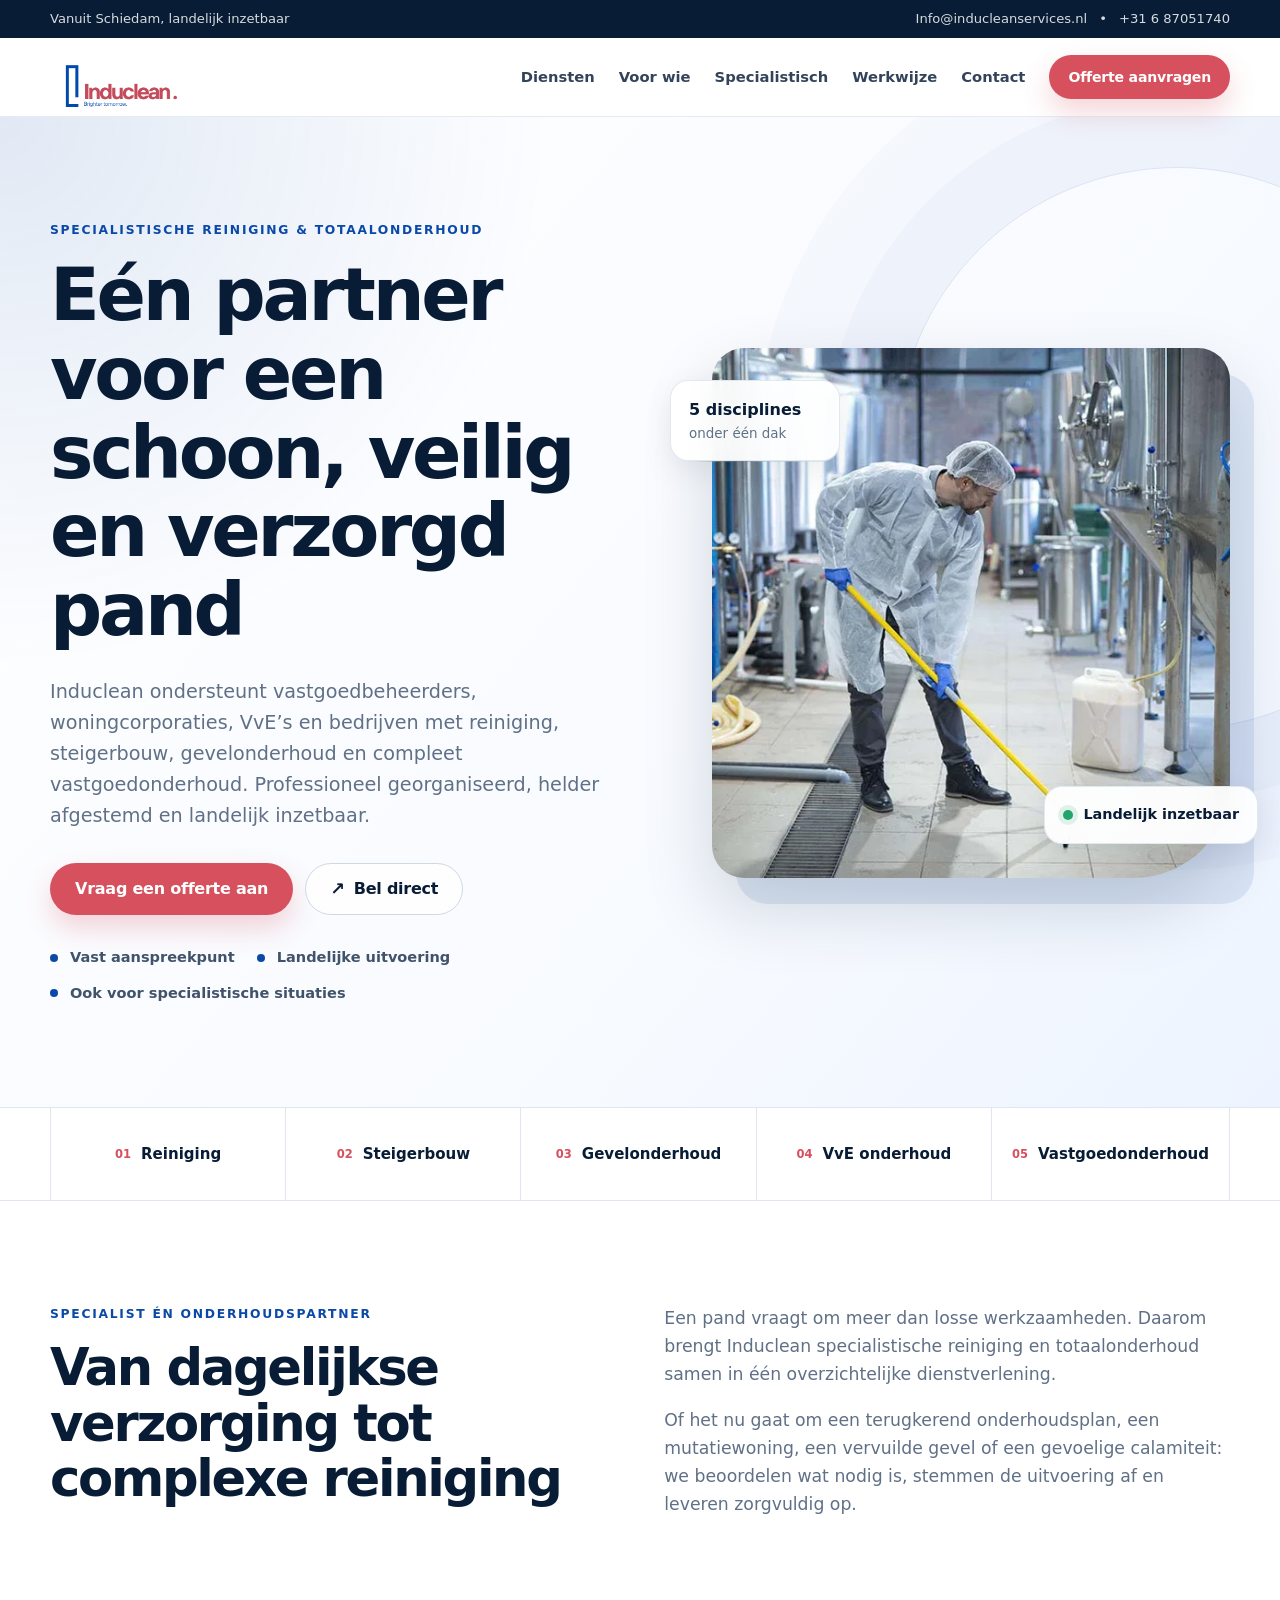
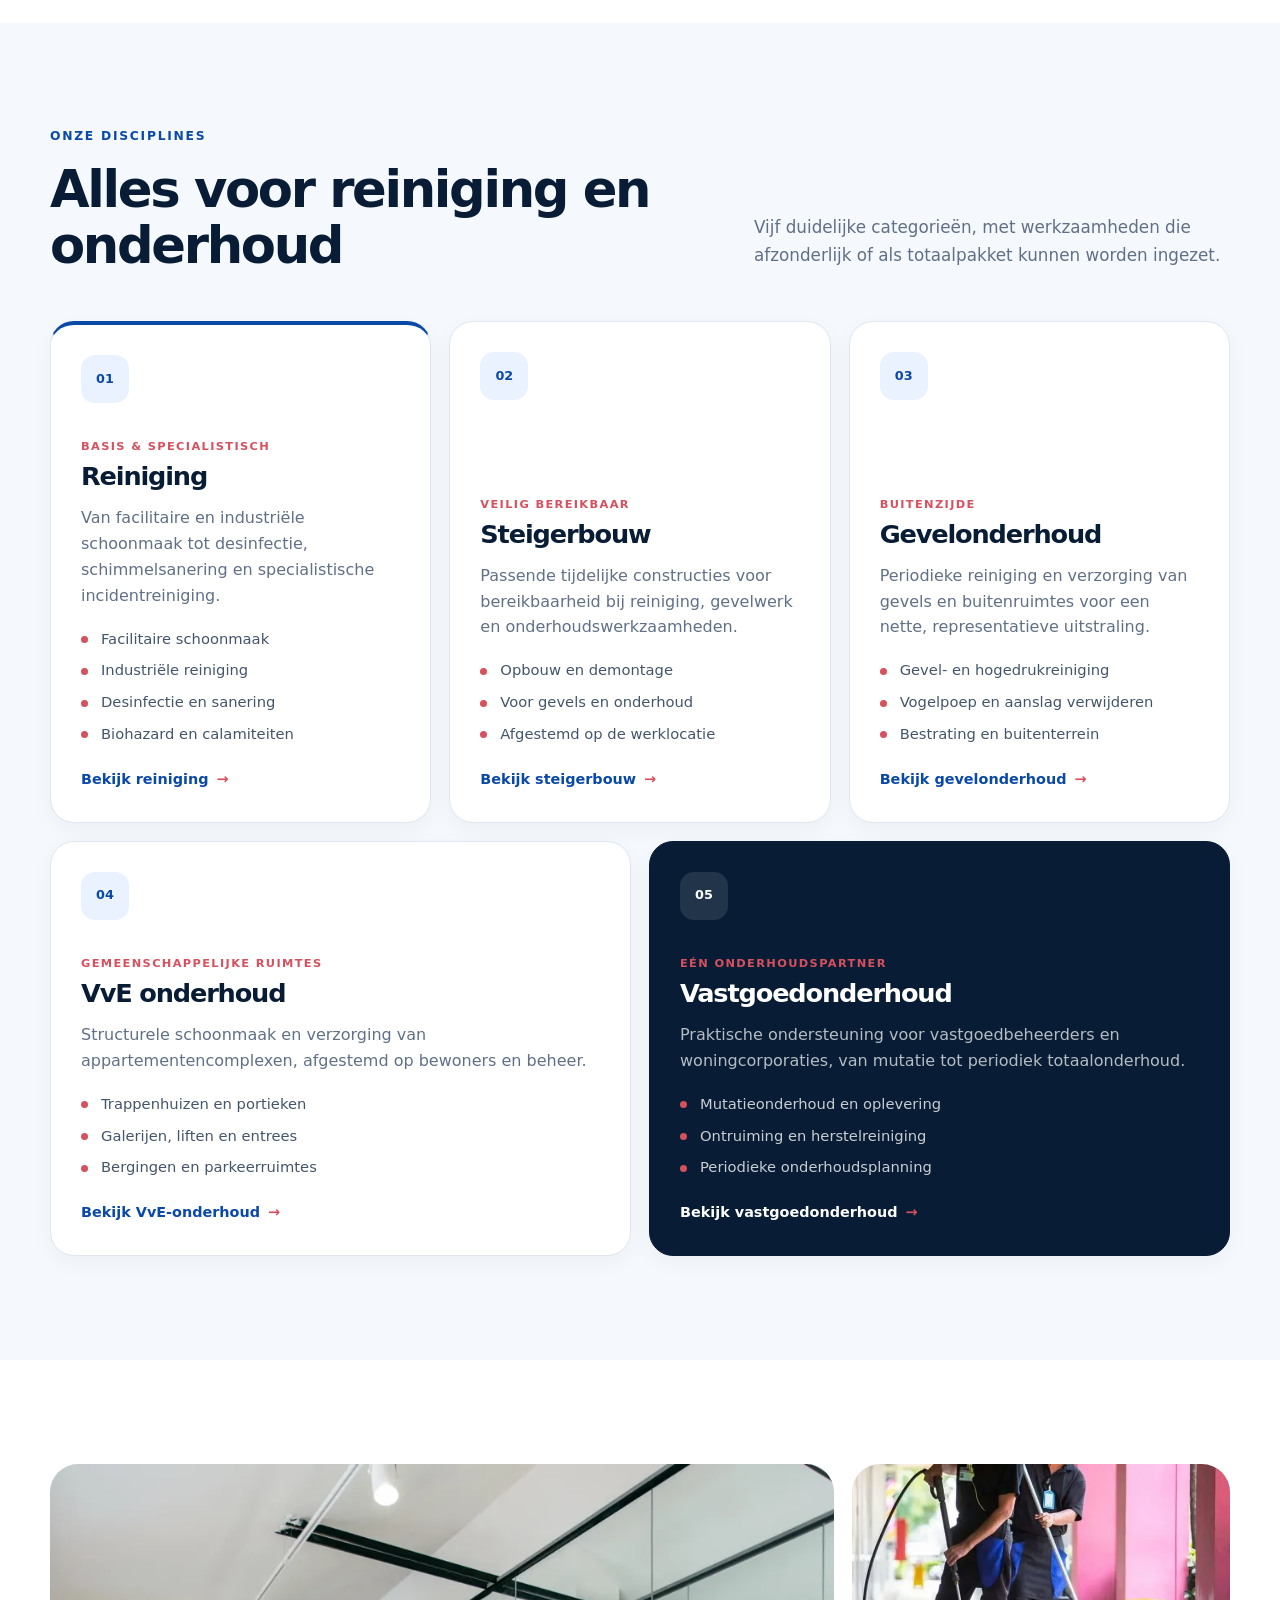
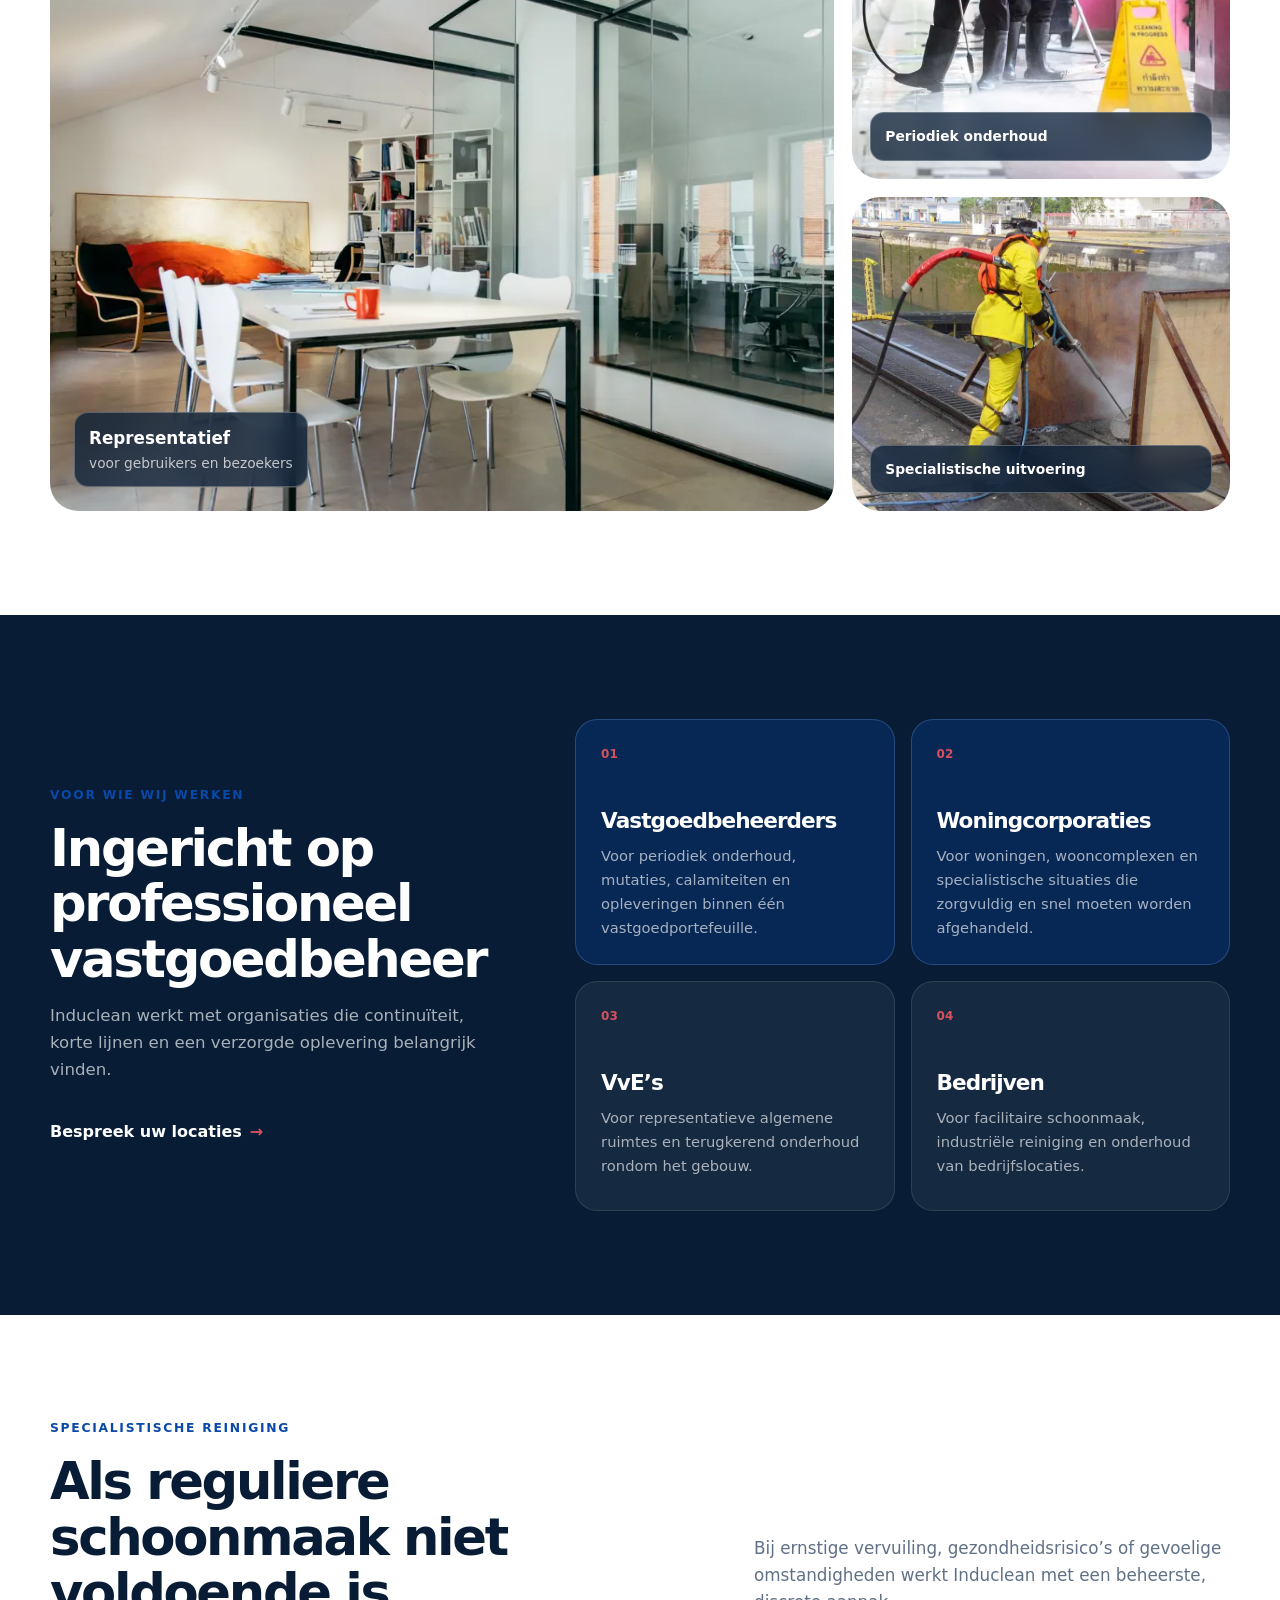
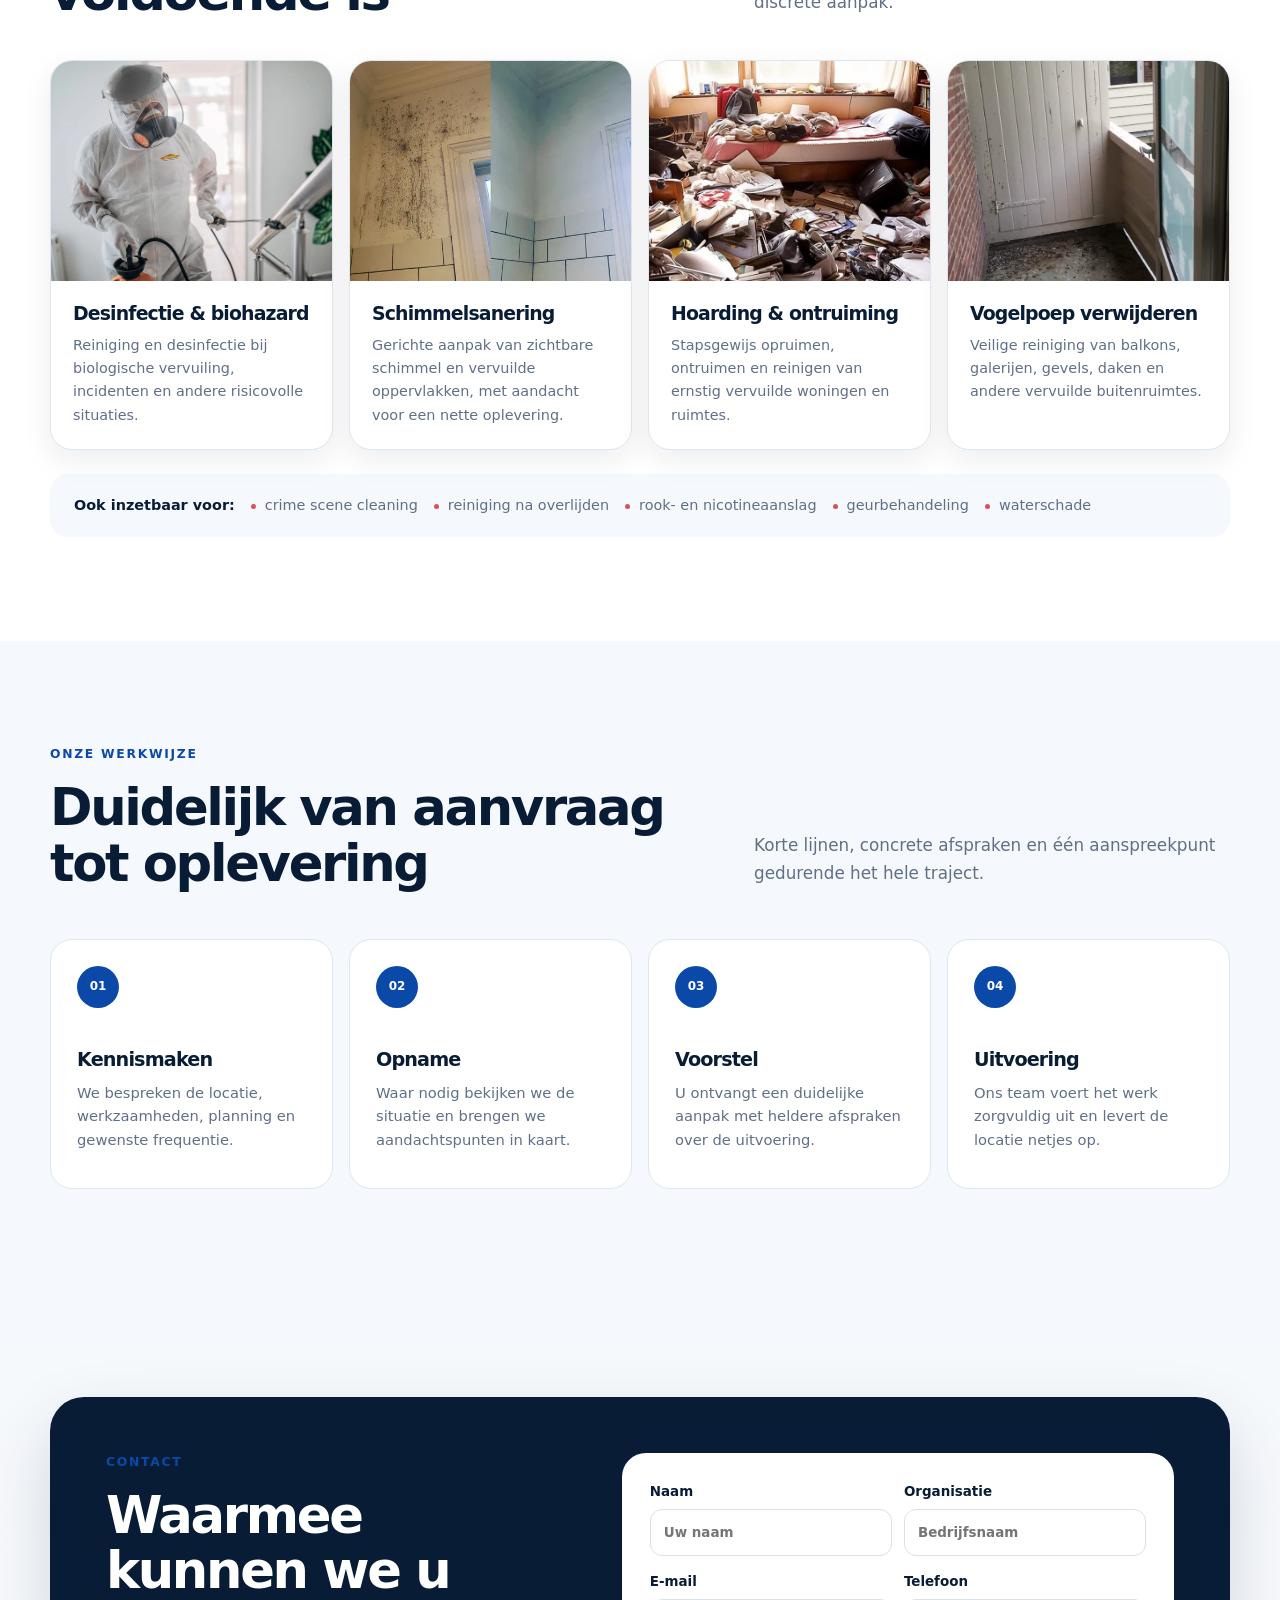
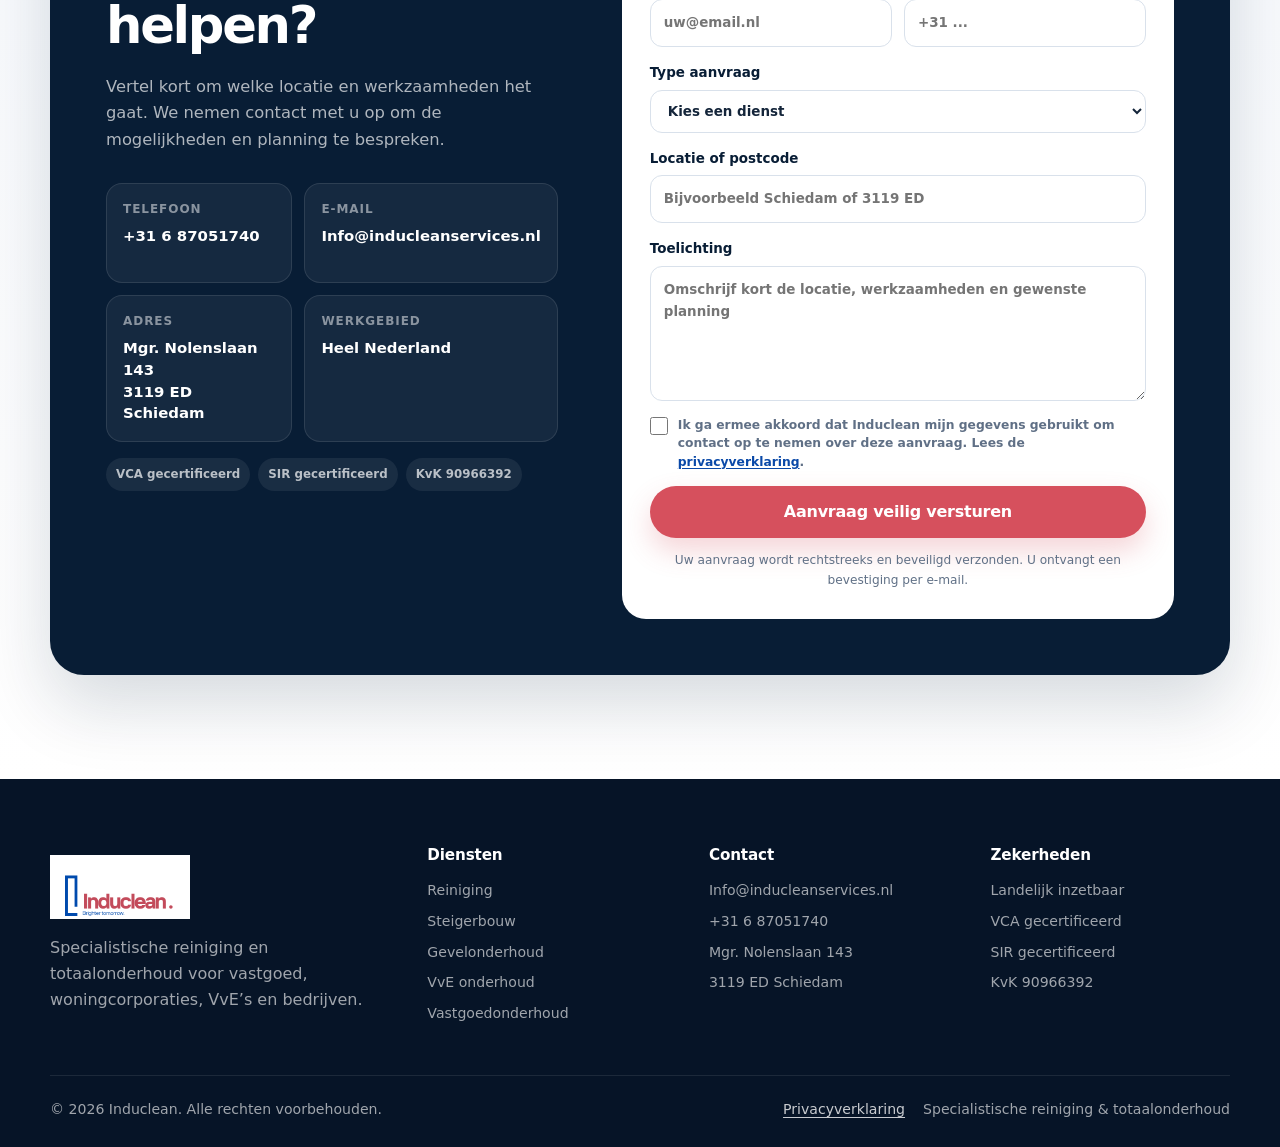
==== commit 6f1c7cc9: "Voeg dienstpagina's en echt formulier toe Vijf dienstpagina's, formulierflow, privacyverklaring, sit" ====
--- a/index.html
+++ b/index.html
@@ -99,11 +99,11 @@
 
     <section class="service-nav" aria-label="Onze vijf disciplines">
       <div class="container service-nav-grid">
-        <a href="#reiniging"><span>01</span>Reiniging</a>
-        <a href="#steigerbouw"><span>02</span>Steigerbouw</a>
-        <a href="#gevelonderhoud"><span>03</span>Gevelonderhoud</a>
-        <a href="#vve-onderhoud"><span>04</span>VvE onderhoud</a>
-        <a href="#vastgoedonderhoud"><span>05</span>Vastgoedonderhoud</a>
+        <a href="reiniging.html"><span>01</span>Reiniging</a>
+        <a href="steigerbouw.html"><span>02</span>Steigerbouw</a>
+        <a href="gevelonderhoud.html"><span>03</span>Gevelonderhoud</a>
+        <a href="vve-onderhoud.html"><span>04</span>VvE onderhoud</a>
+        <a href="vastgoedonderhoud.html"><span>05</span>Vastgoedonderhoud</a>
       </div>
     </section>
 
@@ -143,6 +143,7 @@
                 <li>Desinfectie en sanering</li>
                 <li>Biohazard en calamiteiten</li>
               </ul>
+              <a class="text-link card-link" href="reiniging.html">Bekijk reiniging <span aria-hidden="true">→</span></a>
             </div>
           </article>
 
@@ -157,6 +158,7 @@
                 <li>Voor gevels en onderhoud</li>
                 <li>Afgestemd op de werklocatie</li>
               </ul>
+              <a class="text-link card-link" href="steigerbouw.html">Bekijk steigerbouw <span aria-hidden="true">→</span></a>
             </div>
           </article>
 
@@ -171,6 +173,7 @@
                 <li>Vogelpoep en aanslag verwijderen</li>
                 <li>Bestrating en buitenterrein</li>
               </ul>
+              <a class="text-link card-link" href="gevelonderhoud.html">Bekijk gevelonderhoud <span aria-hidden="true">→</span></a>
             </div>
           </article>
 
@@ -185,6 +188,7 @@
                 <li>Galerijen, liften en entrees</li>
                 <li>Bergingen en parkeerruimtes</li>
               </ul>
+              <a class="text-link card-link" href="vve-onderhoud.html">Bekijk VvE-onderhoud <span aria-hidden="true">→</span></a>
             </div>
           </article>
 
@@ -199,6 +203,7 @@
                 <li>Ontruiming en herstelreiniging</li>
                 <li>Periodieke onderhoudsplanning</li>
               </ul>
+              <a class="text-link card-link" href="vastgoedonderhoud.html">Bekijk vastgoedonderhoud <span aria-hidden="true">→</span></a>
             </div>
           </article>
         </div>
@@ -334,7 +339,15 @@
           </div>
         </div>
 
-        <form class="contact-form" id="contact-form">
+        <form class="contact-form" id="contact-form" action="https://formsubmit.co/info@inducleanservices.nl" method="POST">
+          <input type="hidden" name="_subject" value="Nieuwe websiteaanvraag voor Induclean">
+          <input type="hidden" name="_template" value="table">
+          <input type="hidden" name="_next" value="https://blauwtjegelopen.github.io/inducleanservices-demo/bedankt.html">
+          <input type="hidden" name="_url" value="https://blauwtjegelopen.github.io/inducleanservices-demo/">
+          <input type="hidden" name="_autoresponse" value="Bedankt voor uw aanvraag bij Induclean. Wij hebben uw bericht ontvangen en nemen contact met u op om de werkzaamheden en planning te bespreken.">
+          <label class="hp-field" aria-hidden="true">Laat dit veld leeg
+            <input type="text" name="_honey" tabindex="-1" autocomplete="off">
+          </label>
           <div class="form-row">
             <label>Naam
               <input type="text" name="naam" autocomplete="name" placeholder="Uw naam" required>
@@ -363,11 +376,18 @@
               <option>Anders</option>
             </select>
           </label>
+          <label>Locatie of postcode
+            <input type="text" name="locatie" autocomplete="postal-code" placeholder="Bijvoorbeeld Schiedam of 3119 ED">
+          </label>
           <label>Toelichting
             <textarea name="bericht" rows="5" placeholder="Omschrijf kort de locatie, werkzaamheden en gewenste planning" required></textarea>
           </label>
-          <button class="btn btn-primary" type="submit">Aanvraag per e-mail versturen</button>
-          <p class="form-note" id="form-note">Na klikken opent uw eigen e-mailprogramma met de ingevulde aanvraag.</p>
+          <label class="privacy-check">
+            <input type="checkbox" name="privacy-akkoord" value="Ja" required>
+            <span>Ik ga ermee akkoord dat Induclean mijn gegevens gebruikt om contact op te nemen over deze aanvraag. Lees de <a href="privacy.html">privacyverklaring</a>.</span>
+          </label>
+          <button class="btn btn-primary" type="submit">Aanvraag veilig versturen</button>
+          <p class="form-note" id="form-note">Uw aanvraag wordt rechtstreeks en beveiligd verzonden. U ontvangt een bevestiging per e-mail.</p>
         </form>
       </div>
     </section>
@@ -383,11 +403,11 @@
       </div>
       <div>
         <h3>Diensten</h3>
-        <a href="#reiniging">Reiniging</a>
-        <a href="#steigerbouw">Steigerbouw</a>
-        <a href="#gevelonderhoud">Gevelonderhoud</a>
-        <a href="#vve-onderhoud">VvE onderhoud</a>
-        <a href="#vastgoedonderhoud">Vastgoedonderhoud</a>
+        <a href="reiniging.html">Reiniging</a>
+        <a href="steigerbouw.html">Steigerbouw</a>
+        <a href="gevelonderhoud.html">Gevelonderhoud</a>
+        <a href="vve-onderhoud.html">VvE onderhoud</a>
+        <a href="vastgoedonderhoud.html">Vastgoedonderhoud</a>
       </div>
       <div>
         <h3>Contact</h3>
@@ -406,7 +426,10 @@
     </div>
     <div class="container footer-bottom">
       <span>© <span id="year"></span> Induclean. Alle rechten voorbehouden.</span>
-      <span>Specialistische reiniging & totaalonderhoud</span>
+      <div class="footer-legal">
+        <a href="privacy.html">Privacyverklaring</a>
+        <span>Specialistische reiniging & totaalonderhoud</span>
+      </div>
     </div>
   </footer>
 
--- a/styles.css
+++ b/styles.css
@@ -374,6 +374,8 @@
 .service-card li { position: relative; padding-left: 20px; color: #43556b; font-size: 0.92rem; }
 .service-card-dark li { color: rgba(255,255,255,0.78); }
 .service-card li::before { content: ""; position: absolute; left: 0; top: 0.63em; width: 7px; height: 7px; border-radius: 50%; background: var(--red); }
+.service-card .card-link { margin-top: 22px; color: var(--blue); font-size: 0.9rem; }
+.service-card-dark .card-link { color: var(--white); }
 
 .photo-story { background: var(--white); }
 .photo-story-grid { min-height: 620px; display: grid; grid-template-columns: 1.35fr 0.65fr; gap: 18px; }
@@ -444,7 +446,12 @@
 .contact-form textarea { resize: vertical; min-height: 118px; }
 .contact-form input:focus, .contact-form select:focus, .contact-form textarea:focus { border-color: var(--blue); box-shadow: 0 0 0 4px rgba(10,73,168,0.1); }
 .contact-form .btn { width: 100%; border: 0; }
+.contact-form .btn:disabled { cursor: wait; opacity: 0.72; }
 .form-note { margin: -2px 0 0; color: var(--muted); font-size: 0.76rem; text-align: center; }
+.hp-field { display: none !important; }
+.contact-form .privacy-check { display: flex; grid-template-columns: none; align-items: flex-start; gap: 10px; color: var(--muted); font-size: 0.77rem; font-weight: 550; line-height: 1.5; }
+.contact-form .privacy-check input { width: 18px; height: 18px; margin: 1px 0 0; flex: 0 0 auto; accent-color: var(--blue); box-shadow: none; }
+.contact-form .privacy-check a { color: var(--blue); font-weight: 800; text-decoration: underline; text-underline-offset: 2px; }
 
 .site-footer { padding: 68px 0 26px; color: rgba(255,255,255,0.62); background: #061427; }
 .footer-grid { display: grid; grid-template-columns: 1.4fr repeat(3, 1fr); gap: 42px; }
@@ -455,6 +462,72 @@
 .site-footer a:hover { color: var(--white); }
 .footer-bottom { margin-top: 42px; padding-top: 22px; display: flex; justify-content: space-between; gap: 20px; border-top: 1px solid rgba(255,255,255,0.09); }
 .footer-bottom span, .footer-bottom span span { display: inline; margin: 0; }
+.footer-legal { display: flex; align-items: center; justify-content: flex-end; flex-wrap: wrap; gap: 8px 18px; }
+.footer-legal a, .footer-legal span { display: inline; margin: 0; }
+.footer-legal a { color: rgba(255,255,255,0.78); text-decoration: underline; text-underline-offset: 3px; }
+.subpage-main { min-height: 66vh; padding: 78px 0 96px; background: linear-gradient(180deg, var(--surface), var(--white)); }
+.subpage-card { max-width: 860px; margin: 0 auto; padding: clamp(28px, 5vw, 60px); border: 1px solid var(--line); border-radius: 28px; background: var(--white); box-shadow: var(--shadow-sm); }
+.subpage-card h1 { margin-top: 8px; font-size: clamp(2.2rem, 6vw, 4.6rem); }
+.subpage-card h2 { margin-top: 38px; font-size: clamp(1.35rem, 3vw, 2rem); }
+.subpage-card p, .subpage-card li { color: var(--muted); }
+.subpage-card ul { padding-left: 20px; }
+.subpage-card a:not(.btn) { color: var(--blue); font-weight: 750; text-decoration: underline; text-underline-offset: 3px; }
+.subpage-actions { margin-top: 30px; display: flex; flex-wrap: wrap; gap: 12px; }
+.success-mark { width: 62px; height: 62px; display: grid; place-items: center; border-radius: 50%; color: var(--white); background: var(--blue); font-size: 1.7rem; font-weight: 900; }
+.legal-meta { margin-top: -4px; font-size: 0.82rem; }
+
+.service-page-main { overflow: hidden; }
+.service-page-hero {
+  position: relative;
+  padding: 86px 0 92px;
+  background:
+    radial-gradient(circle at 0% 0%, rgba(10, 73, 168, 0.11), transparent 34%),
+    linear-gradient(130deg, #ffffff 0%, #f7faff 66%, #edf4ff 100%);
+}
+.service-page-hero-grid { display: grid; grid-template-columns: 1fr 0.9fr; gap: clamp(46px, 7vw, 90px); align-items: center; }
+.service-breadcrumb { margin: 0 0 22px; color: var(--muted); font-size: 0.84rem; font-weight: 700; }
+.service-breadcrumb a { color: var(--blue); }
+.service-page-hero h1 { max-width: 760px; font-size: clamp(2.8rem, 5.4vw, 5rem); }
+.service-page-lead { max-width: 680px; margin: 25px 0 30px; color: var(--muted); font-size: clamp(1.03rem, 1.5vw, 1.2rem); }
+.service-page-points { margin: 28px 0 0; padding: 0; display: flex; flex-wrap: wrap; gap: 10px; list-style: none; }
+.service-page-points li { padding: 8px 12px; border: 1px solid var(--line); border-radius: 999px; color: #40536b; background: rgba(255,255,255,0.8); font-size: 0.82rem; font-weight: 750; }
+.service-page-media { position: relative; min-height: 500px; }
+.service-page-media::before { content: ""; position: absolute; inset: 24px -22px -24px 22px; border-radius: 30px; background: rgba(10,73,168,0.1); }
+.service-page-media > img { position: absolute; inset: 0; width: 100%; height: 100%; border-radius: 30px 30px 84px 30px; object-fit: cover; box-shadow: var(--shadow-lg); }
+.service-page-media .visual-card { left: -28px; top: 30px; }
+.service-page-graphic { min-height: 500px; padding: 48px; display: flex; flex-direction: column; justify-content: space-between; border-radius: 30px 30px 84px 30px; color: rgba(255,255,255,0.75); background: var(--navy); box-shadow: var(--shadow-lg); }
+.service-page-graphic strong { color: var(--white); font-size: clamp(5rem, 11vw, 9rem); line-height: 0.9; letter-spacing: -0.08em; }
+.service-page-graphic p { max-width: 390px; margin: 0; font-size: 1.05rem; }
+.service-page-graphic ul { margin: 22px 0 0; padding: 0; display: flex; flex-wrap: wrap; gap: 8px; list-style: none; }
+.service-page-graphic li { padding: 8px 11px; border: 1px solid rgba(255,255,255,0.14); border-radius: 999px; background: rgba(255,255,255,0.06); font-size: 0.78rem; font-weight: 700; }
+.service-intro-grid { display: grid; grid-template-columns: 0.8fr 1.2fr; gap: clamp(40px, 8vw, 100px); align-items: start; }
+.service-intro-grid > div:last-child { color: var(--muted); font-size: 1.06rem; }
+.service-intro-grid > div:last-child p { margin-top: 0; }
+.service-offer-section { background: var(--surface); }
+.service-offer-grid { display: grid; grid-template-columns: repeat(3, 1fr); gap: 16px; }
+.service-offer-card { min-height: 250px; padding: 25px; border: 1px solid var(--line); border-radius: 22px; background: var(--white); box-shadow: 0 7px 22px rgba(8,29,53,0.04); }
+.service-offer-card span { width: 38px; height: 38px; margin-bottom: 40px; display: grid; place-items: center; border-radius: 12px; color: var(--blue); background: var(--blue-soft); font-size: 0.72rem; font-weight: 900; }
+.service-offer-card h3 { font-size: 1.18rem; }
+.service-offer-card p { margin: 11px 0 0; color: var(--muted); font-size: 0.9rem; }
+.service-value-section { color: rgba(255,255,255,0.7); background: var(--navy); }
+.service-value-section h2 { color: var(--white); }
+.service-value-grid { margin-top: 38px; display: grid; grid-template-columns: repeat(3, 1fr); gap: 16px; }
+.service-value-card { padding: 25px; border: 1px solid rgba(255,255,255,0.11); border-radius: 20px; background: rgba(255,255,255,0.055); }
+.service-value-card strong { display: block; margin-bottom: 9px; color: var(--white); font-size: 1.06rem; }
+.service-value-card p { margin: 0; }
+.service-related-grid { display: grid; grid-template-columns: repeat(4, 1fr); gap: 14px; }
+.service-related-card { min-height: 170px; padding: 22px; display: flex; flex-direction: column; justify-content: space-between; border: 1px solid var(--line); border-radius: 20px; background: var(--white); transition: transform 180ms ease, border-color 180ms ease, box-shadow 180ms ease; }
+.service-related-card:hover { transform: translateY(-3px); border-color: rgba(10,73,168,0.36); box-shadow: var(--shadow-sm); }
+.service-related-card span { color: var(--red); font-size: 0.72rem; font-weight: 900; }
+.service-related-card strong { color: var(--navy); font-size: 1.08rem; }
+.service-cta { padding: 72px 0; background: var(--surface); }
+.service-cta-card { padding: clamp(30px, 5vw, 58px); display: grid; grid-template-columns: 1.2fr 0.8fr; gap: 40px; align-items: center; border-radius: 30px; color: rgba(255,255,255,0.68); background: var(--blue); box-shadow: var(--shadow-lg); }
+.service-cta-card h2 { color: var(--white); font-size: clamp(2rem, 4vw, 3.4rem); }
+.service-cta-card p { max-width: 650px; margin: 16px 0 0; }
+.service-cta-actions { display: flex; justify-content: flex-end; flex-wrap: wrap; gap: 10px; }
+.service-cta .btn-primary { color: var(--navy); background: var(--white); box-shadow: none; }
+.service-cta .btn-primary:hover { background: #f2f6fb; }
+.service-cta .btn-secondary { border-color: rgba(255,255,255,0.26); color: var(--white); background: rgba(255,255,255,0.08); }
 .mobile-call { display: none; }
 
 @media (max-width: 1080px) {
@@ -462,6 +535,8 @@
   .specialist-grid { grid-template-columns: repeat(2, 1fr); }
   .audience-layout { gap: 44px; }
   .contact-card { padding: 44px; gap: 40px; }
+  .service-page-hero-grid { gap: 44px; }
+  .service-related-grid { grid-template-columns: repeat(2, 1fr); }
 }
 
 @media (max-width: 900px) {
@@ -506,6 +581,11 @@
   .process-grid { grid-template-columns: repeat(2, 1fr); }
   .contact-details { grid-template-columns: repeat(2, 1fr); }
   .footer-grid { grid-template-columns: repeat(2, 1fr); }
+  .service-page-hero-grid, .service-intro-grid, .service-cta-card { grid-template-columns: 1fr; }
+  .service-page-media, .service-page-graphic { min-height: 440px; }
+  .service-offer-grid { grid-template-columns: repeat(2, 1fr); }
+  .service-value-grid { grid-template-columns: 1fr; }
+  .service-cta-actions { justify-content: flex-start; }
 }
 
 @media (max-width: 640px) {
@@ -546,6 +626,14 @@
   .contact-form { padding: 20px 16px; }
   .footer-grid { grid-template-columns: 1fr; }
   .footer-bottom { padding-bottom: 54px; flex-direction: column; }
+  .footer-legal { justify-content: flex-start; }
+  .service-page-hero { padding: 58px 0 68px; }
+  .service-page-media, .service-page-graphic { min-height: 360px; }
+  .service-page-media .visual-card { left: -8px; }
+  .service-page-graphic { padding: 28px; }
+  .service-offer-grid, .service-related-grid { grid-template-columns: 1fr; }
+  .service-offer-card { min-height: 220px; }
+  .service-cta-actions .btn { width: 100%; }
   .mobile-call { position: fixed; z-index: 45; left: 14px; right: 14px; bottom: 12px; min-height: 48px; display: flex; align-items: center; justify-content: center; border-radius: 999px; color: var(--white); background: var(--red); box-shadow: 0 12px 30px rgba(8,29,53,0.3); font-weight: 850; }
 }
 
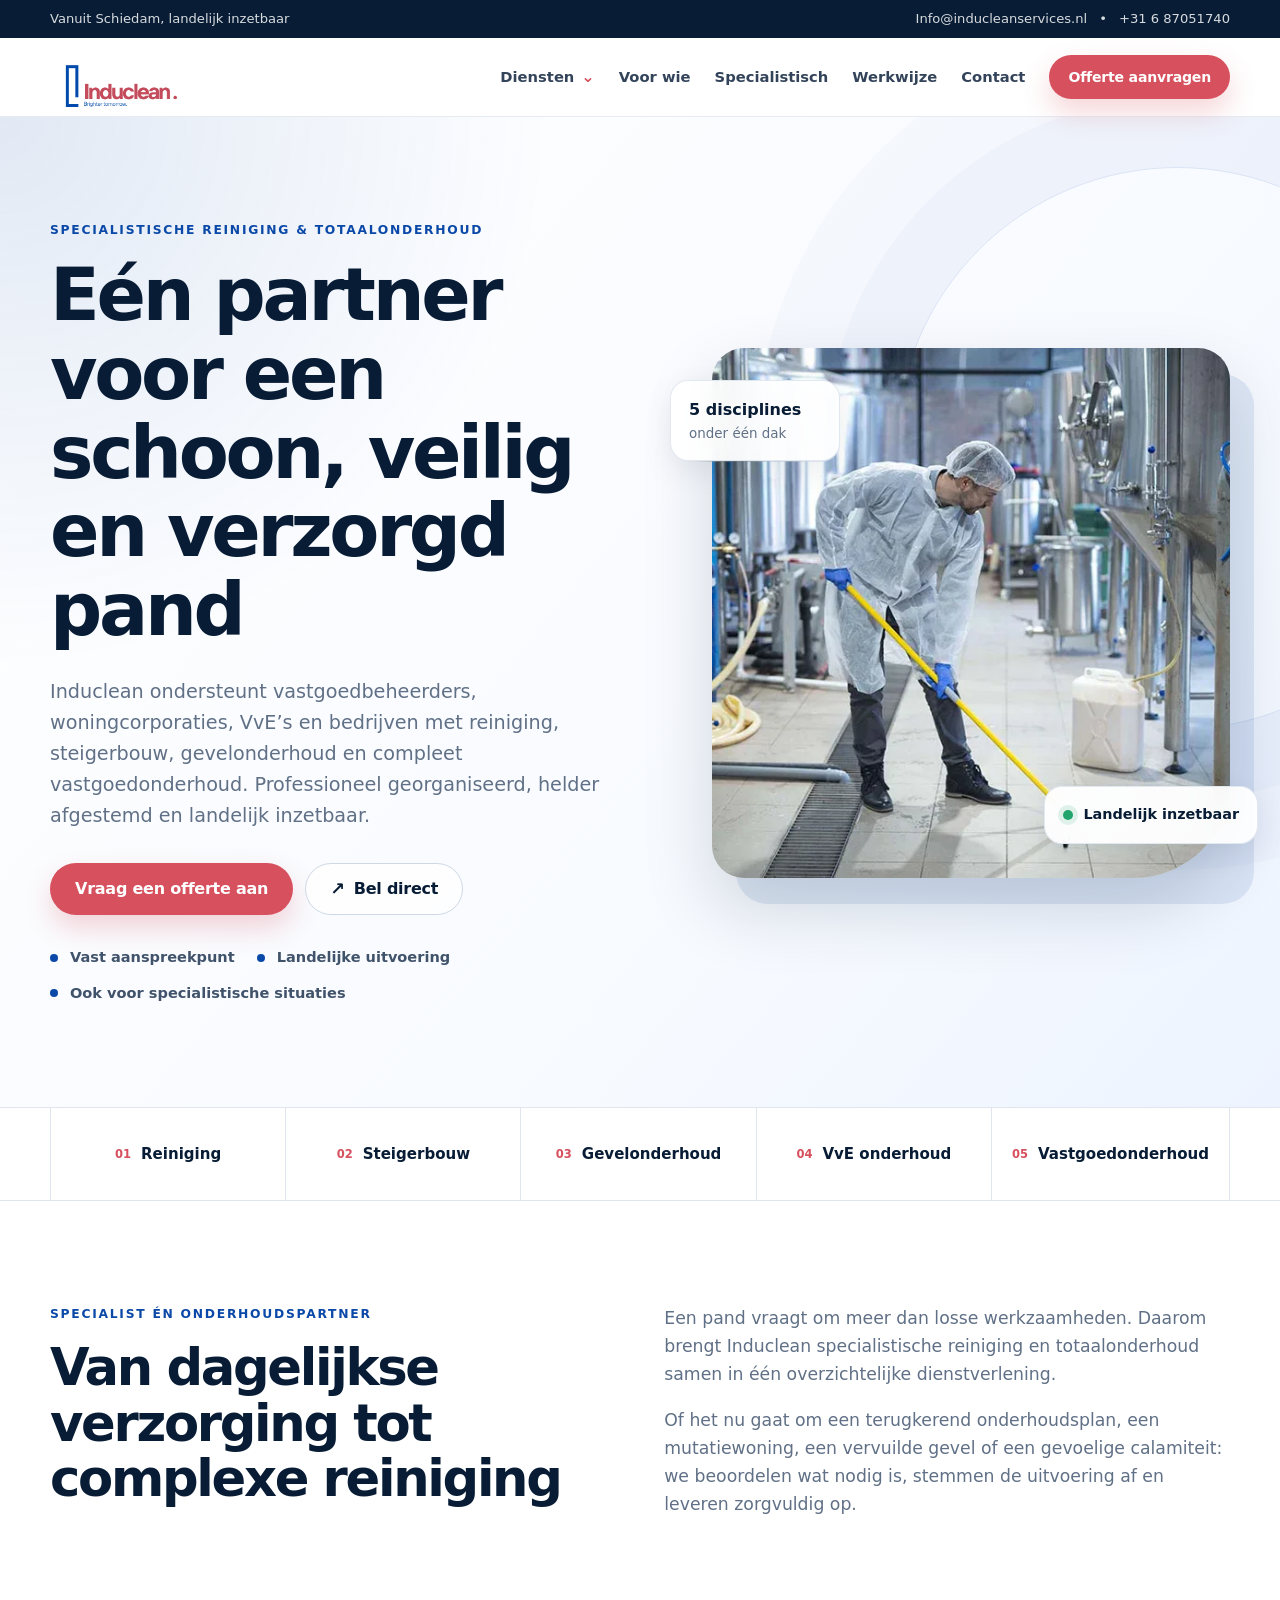
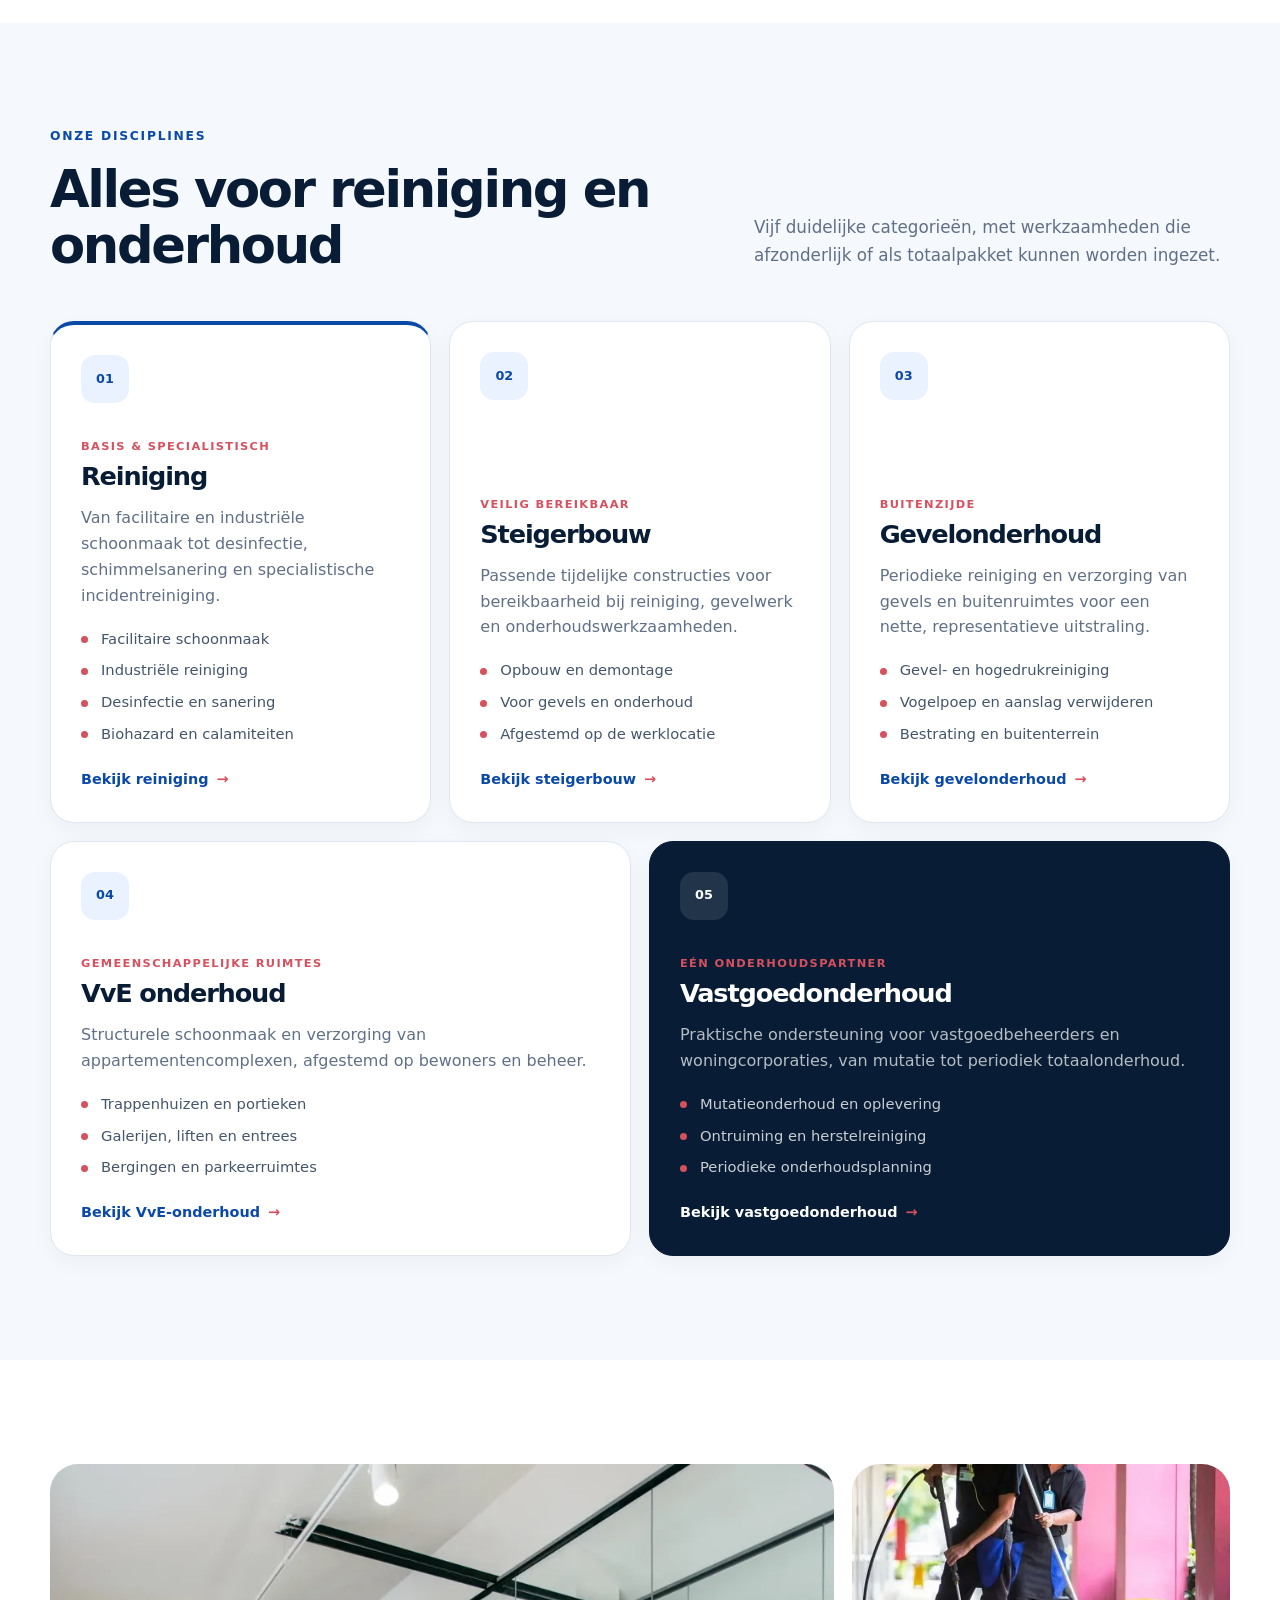
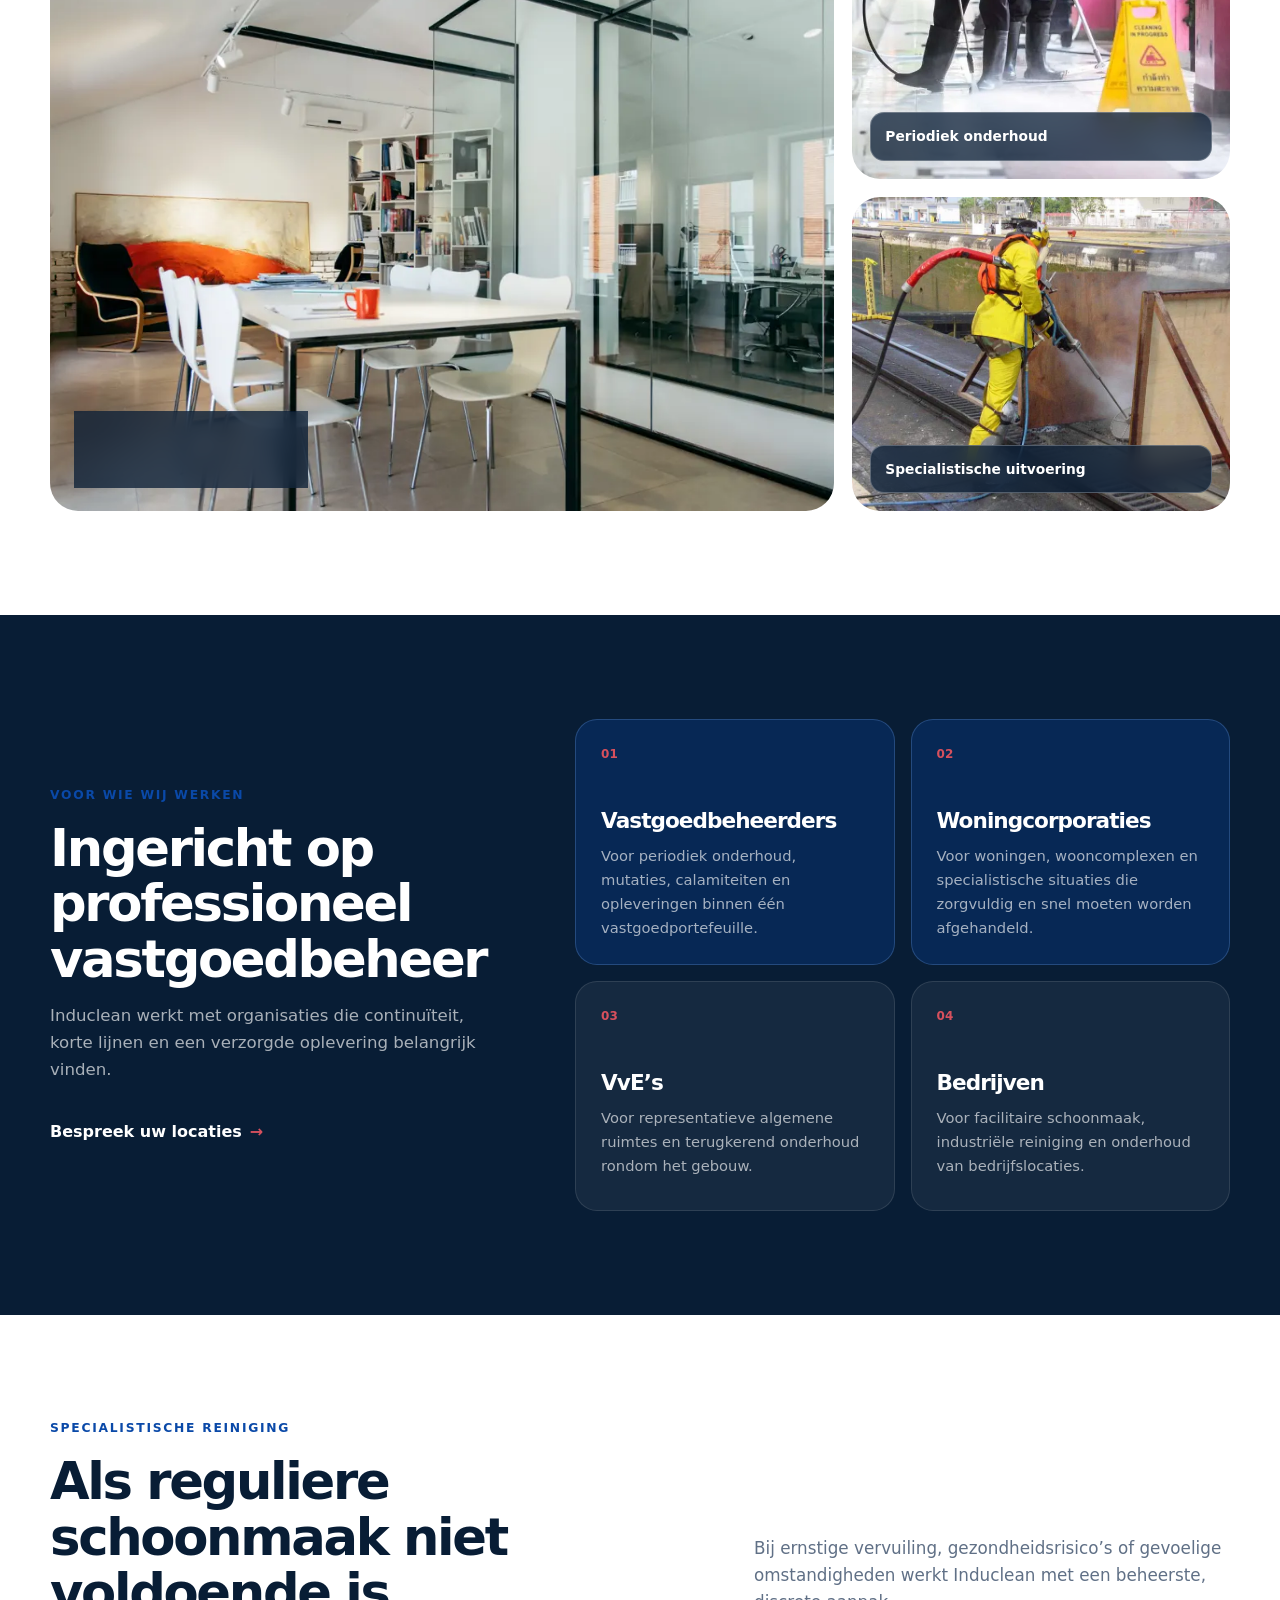
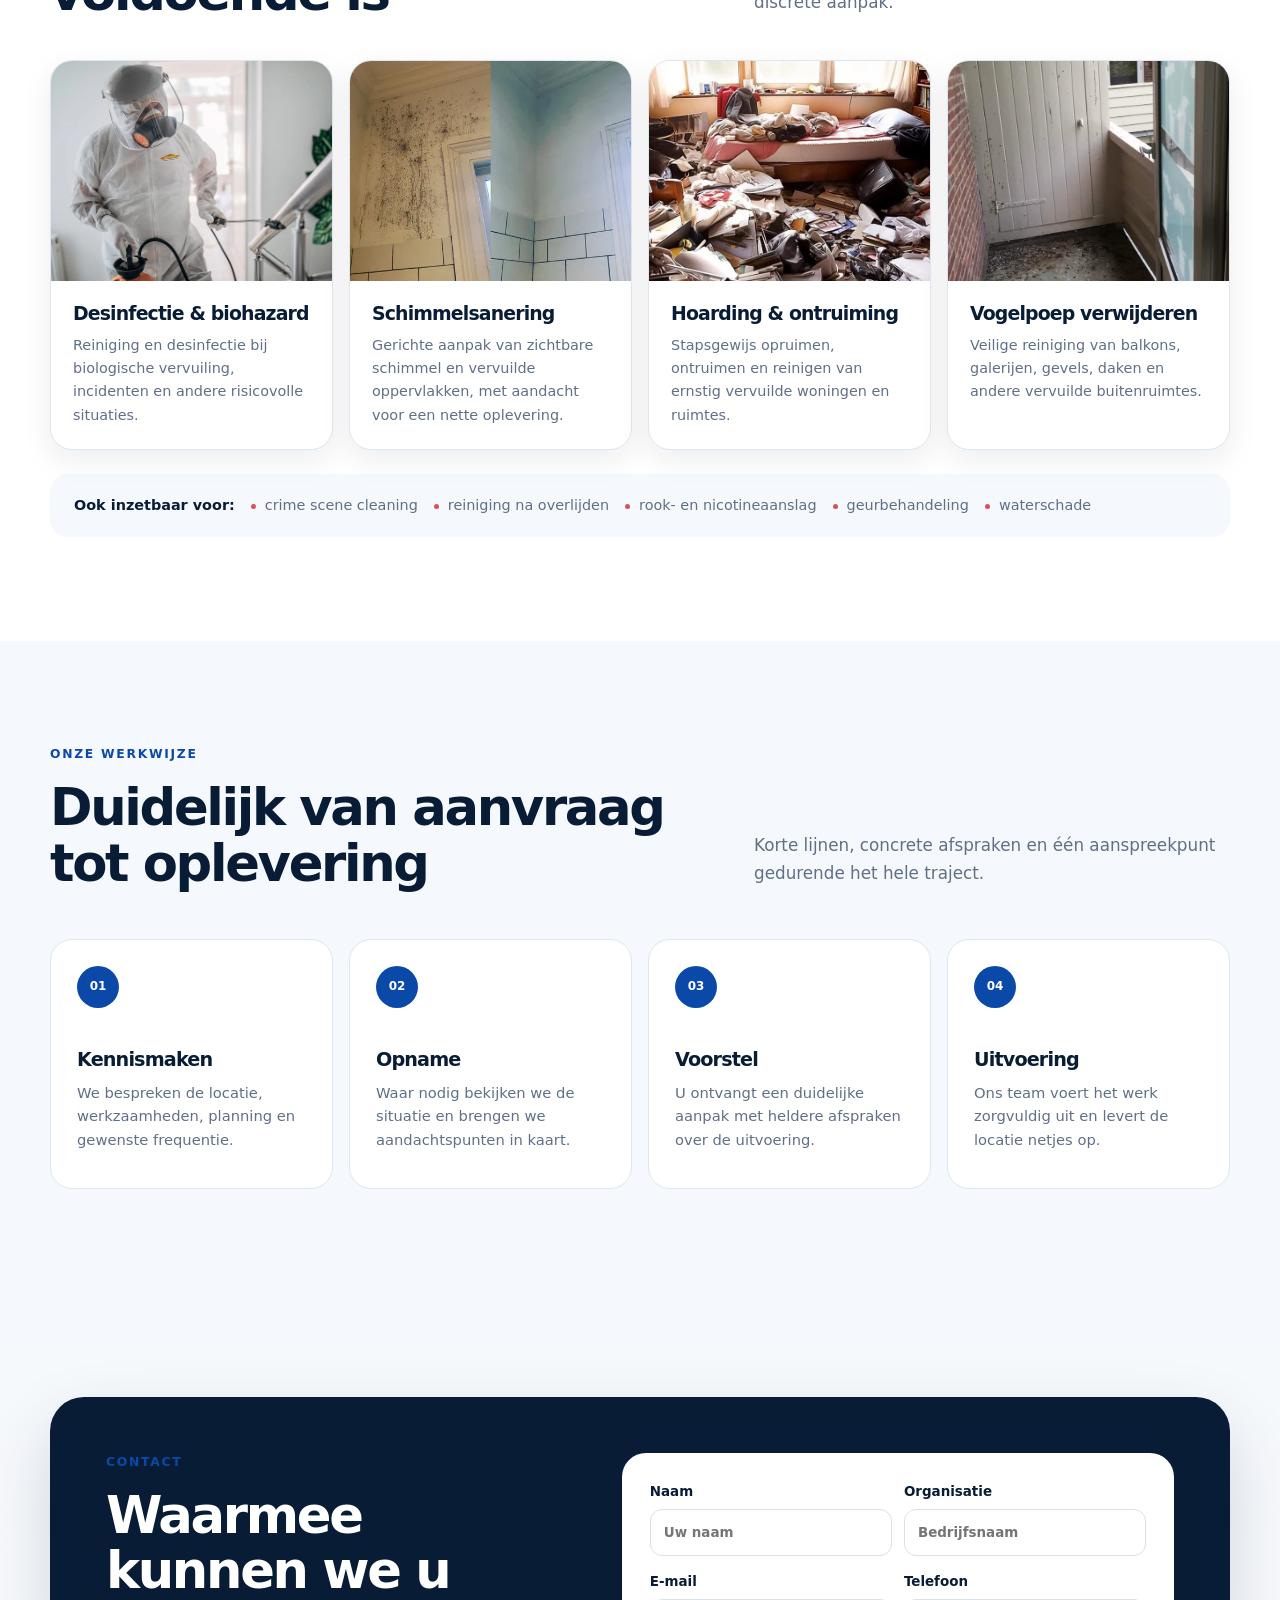
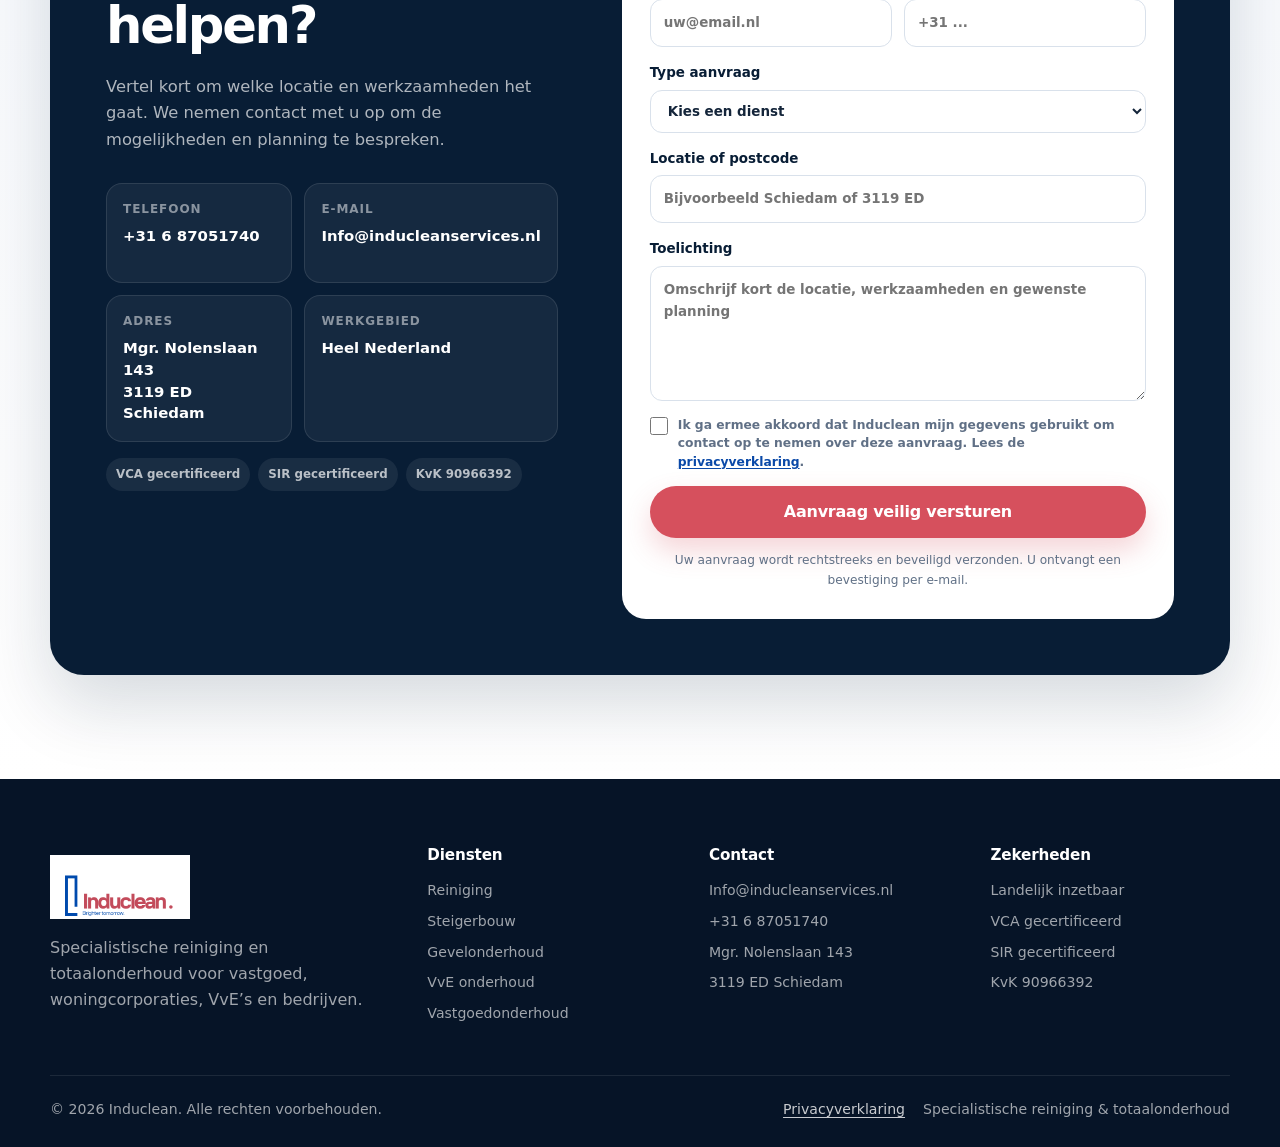
==== commit 7583be1e: "Maak dienstenmenu en kaarten volledig klikbaar" ====
--- a/index.html
+++ b/index.html
@@ -52,7 +52,16 @@
       </button>
 
       <div class="nav-links" id="main-menu">
-        <a href="#diensten">Diensten</a>
+        <div class="nav-dropdown">
+          <button class="nav-dropdown-toggle" type="button" aria-expanded="false" aria-controls="services-menu">Diensten <span aria-hidden="true">⌄</span></button>
+          <div class="nav-dropdown-menu" id="services-menu">
+            <a href="reiniging.html"><span>01</span>Reiniging</a>
+            <a href="steigerbouw.html"><span>02</span>Steigerbouw</a>
+            <a href="gevelonderhoud.html"><span>03</span>Gevelonderhoud</a>
+            <a href="vve-onderhoud.html"><span>04</span>VvE-onderhoud</a>
+            <a href="vastgoedonderhoud.html"><span>05</span>Vastgoedonderhoud</a>
+          </div>
+        </div>
         <a href="#voor-wie">Voor wie</a>
         <a href="#specialistisch">Specialistisch</a>
         <a href="#werkwijze">Werkwijze</a>
@@ -131,7 +140,7 @@
         </div>
 
         <div class="services-grid">
-          <article class="service-card service-card-featured" id="reiniging">
+          <a class="service-card service-card-featured" id="reiniging" href="reiniging.html" aria-label="Bekijk de dienstpagina Reiniging">
             <div class="service-number">01</div>
             <div>
               <p class="service-label">Basis & specialistisch</p>
@@ -143,11 +152,11 @@
                 <li>Desinfectie en sanering</li>
                 <li>Biohazard en calamiteiten</li>
               </ul>
-              <a class="text-link card-link" href="reiniging.html">Bekijk reiniging <span aria-hidden="true">→</span></a>
+              <span class="text-link card-link">Bekijk reiniging <span aria-hidden="true">→</span></span>
             </div>
-          </article>
-
-          <article class="service-card" id="steigerbouw">
+          </a>
+
+          <a class="service-card" id="steigerbouw" href="steigerbouw.html" aria-label="Bekijk de dienstpagina Steigerbouw">
             <div class="service-number">02</div>
             <div>
               <p class="service-label">Veilig bereikbaar</p>
@@ -158,11 +167,11 @@
                 <li>Voor gevels en onderhoud</li>
                 <li>Afgestemd op de werklocatie</li>
               </ul>
-              <a class="text-link card-link" href="steigerbouw.html">Bekijk steigerbouw <span aria-hidden="true">→</span></a>
+              <span class="text-link card-link">Bekijk steigerbouw <span aria-hidden="true">→</span></span>
             </div>
-          </article>
-
-          <article class="service-card" id="gevelonderhoud">
+          </a>
+
+          <a class="service-card" id="gevelonderhoud" href="gevelonderhoud.html" aria-label="Bekijk de dienstpagina Gevelonderhoud">
             <div class="service-number">03</div>
             <div>
               <p class="service-label">Buitenzijde</p>
@@ -173,11 +182,11 @@
                 <li>Vogelpoep en aanslag verwijderen</li>
                 <li>Bestrating en buitenterrein</li>
               </ul>
-              <a class="text-link card-link" href="gevelonderhoud.html">Bekijk gevelonderhoud <span aria-hidden="true">→</span></a>
+              <span class="text-link card-link">Bekijk gevelonderhoud <span aria-hidden="true">→</span></span>
             </div>
-          </article>
-
-          <article class="service-card" id="vve-onderhoud">
+          </a>
+
+          <a class="service-card" id="vve-onderhoud" href="vve-onderhoud.html" aria-label="Bekijk de dienstpagina VvE-onderhoud">
             <div class="service-number">04</div>
             <div>
               <p class="service-label">Gemeenschappelijke ruimtes</p>
@@ -188,11 +197,11 @@
                 <li>Galerijen, liften en entrees</li>
                 <li>Bergingen en parkeerruimtes</li>
               </ul>
-              <a class="text-link card-link" href="vve-onderhoud.html">Bekijk VvE-onderhoud <span aria-hidden="true">→</span></a>
+              <span class="text-link card-link">Bekijk VvE-onderhoud <span aria-hidden="true">→</span></span>
             </div>
-          </article>
-
-          <article class="service-card service-card-dark" id="vastgoedonderhoud">
+          </a>
+
+          <a class="service-card service-card-dark" id="vastgoedonderhoud" href="vastgoedonderhoud.html" aria-label="Bekijk de dienstpagina Vastgoedonderhoud">
             <div class="service-number">05</div>
             <div>
               <p class="service-label">Eén onderhoudspartner</p>
@@ -203,9 +212,9 @@
                 <li>Ontruiming en herstelreiniging</li>
                 <li>Periodieke onderhoudsplanning</li>
               </ul>
-              <a class="text-link card-link" href="vastgoedonderhoud.html">Bekijk vastgoedonderhoud <span aria-hidden="true">→</span></a>
+              <span class="text-link card-link">Bekijk vastgoedonderhoud <span aria-hidden="true">→</span></span>
             </div>
-          </article>
+          </a>
         </div>
       </div>
     </section>
--- a/styles.css
+++ b/styles.css
@@ -125,6 +125,55 @@
 
 .nav-links a:not(.btn):hover::after { right: 0; }
 
+.nav-dropdown { position: relative; }
+.nav-dropdown-toggle {
+  padding: 8px 0;
+  display: inline-flex;
+  align-items: center;
+  gap: 7px;
+  border: 0;
+  color: inherit;
+  background: transparent;
+  font-weight: inherit;
+  cursor: pointer;
+}
+.nav-dropdown-toggle > span { color: var(--red); font-size: 1rem; line-height: 1; transition: transform 160ms ease; }
+.nav-dropdown.open .nav-dropdown-toggle > span { transform: rotate(180deg); }
+.nav-dropdown-menu {
+  position: absolute;
+  z-index: 70;
+  top: calc(100% + 14px);
+  left: -18px;
+  width: 275px;
+  padding: 8px;
+  display: grid;
+  gap: 2px;
+  visibility: hidden;
+  opacity: 0;
+  pointer-events: none;
+  transform: translateY(-8px);
+  border: 1px solid var(--line);
+  border-radius: 18px;
+  background: var(--white);
+  box-shadow: var(--shadow-lg);
+  transition: opacity 160ms ease, transform 160ms ease, visibility 160ms ease;
+}
+.nav-dropdown:hover .nav-dropdown-menu,
+.nav-dropdown:focus-within .nav-dropdown-menu,
+.nav-dropdown.open .nav-dropdown-menu { visibility: visible; opacity: 1; pointer-events: auto; transform: translateY(0); }
+.nav-links .nav-dropdown-menu a {
+  padding: 11px 12px;
+  display: flex;
+  align-items: center;
+  gap: 10px;
+  border-radius: 11px;
+  color: #33445a;
+  font-size: 0.85rem;
+}
+.nav-links .nav-dropdown-menu a:hover { color: var(--blue); background: var(--surface); }
+.nav-links .nav-dropdown-menu a::after { display: none; }
+.nav-dropdown-menu a > span { color: var(--red); font-size: 0.7rem; font-weight: 900; }
+
 .menu-toggle {
   display: none;
   width: 44px;
@@ -346,7 +395,11 @@
   border-radius: var(--radius);
   background: var(--white);
   box-shadow: 0 7px 22px rgba(8, 29, 53, 0.04);
-}
+  transition: transform 180ms ease, border-color 180ms ease, box-shadow 180ms ease;
+}
+
+a.service-card:hover { transform: translateY(-4px); border-color: rgba(10,73,168,0.34); box-shadow: var(--shadow-sm); }
+a.service-card:focus-visible { outline: 3px solid rgba(10,73,168,0.35); outline-offset: 4px; }
 
 .service-card:nth-child(4), .service-card:nth-child(5) { grid-column: span 3; }
 .service-card-featured { border-top: 4px solid var(--blue); }
@@ -564,6 +617,12 @@
   .nav-links a { padding: 12px 10px; }
   .nav-links a:not(.btn)::after { display: none; }
   .nav-links .btn { margin-top: 8px; }
+  .nav-dropdown-toggle { width: 100%; padding: 12px 10px; justify-content: space-between; border-radius: 11px; }
+  .nav-dropdown-toggle:hover, .nav-dropdown.open .nav-dropdown-toggle { color: var(--blue); background: var(--surface); }
+  .nav-dropdown-menu { position: static; width: auto; margin: 2px 0 8px; padding: 5px; display: none; visibility: visible; opacity: 1; pointer-events: auto; transform: none; border: 0; border-radius: 13px; background: var(--surface); box-shadow: none; }
+  .nav-dropdown:hover .nav-dropdown-menu, .nav-dropdown:focus-within .nav-dropdown-menu { display: none; }
+  .nav-dropdown.open .nav-dropdown-menu { display: grid; }
+  .nav-links .nav-dropdown-menu a { padding: 10px 12px; }
   .hero { min-height: auto; }
   .hero-grid, .intro-grid, .audience-layout, .contact-card { grid-template-columns: 1fr; }
   .hero-grid { gap: 52px; }
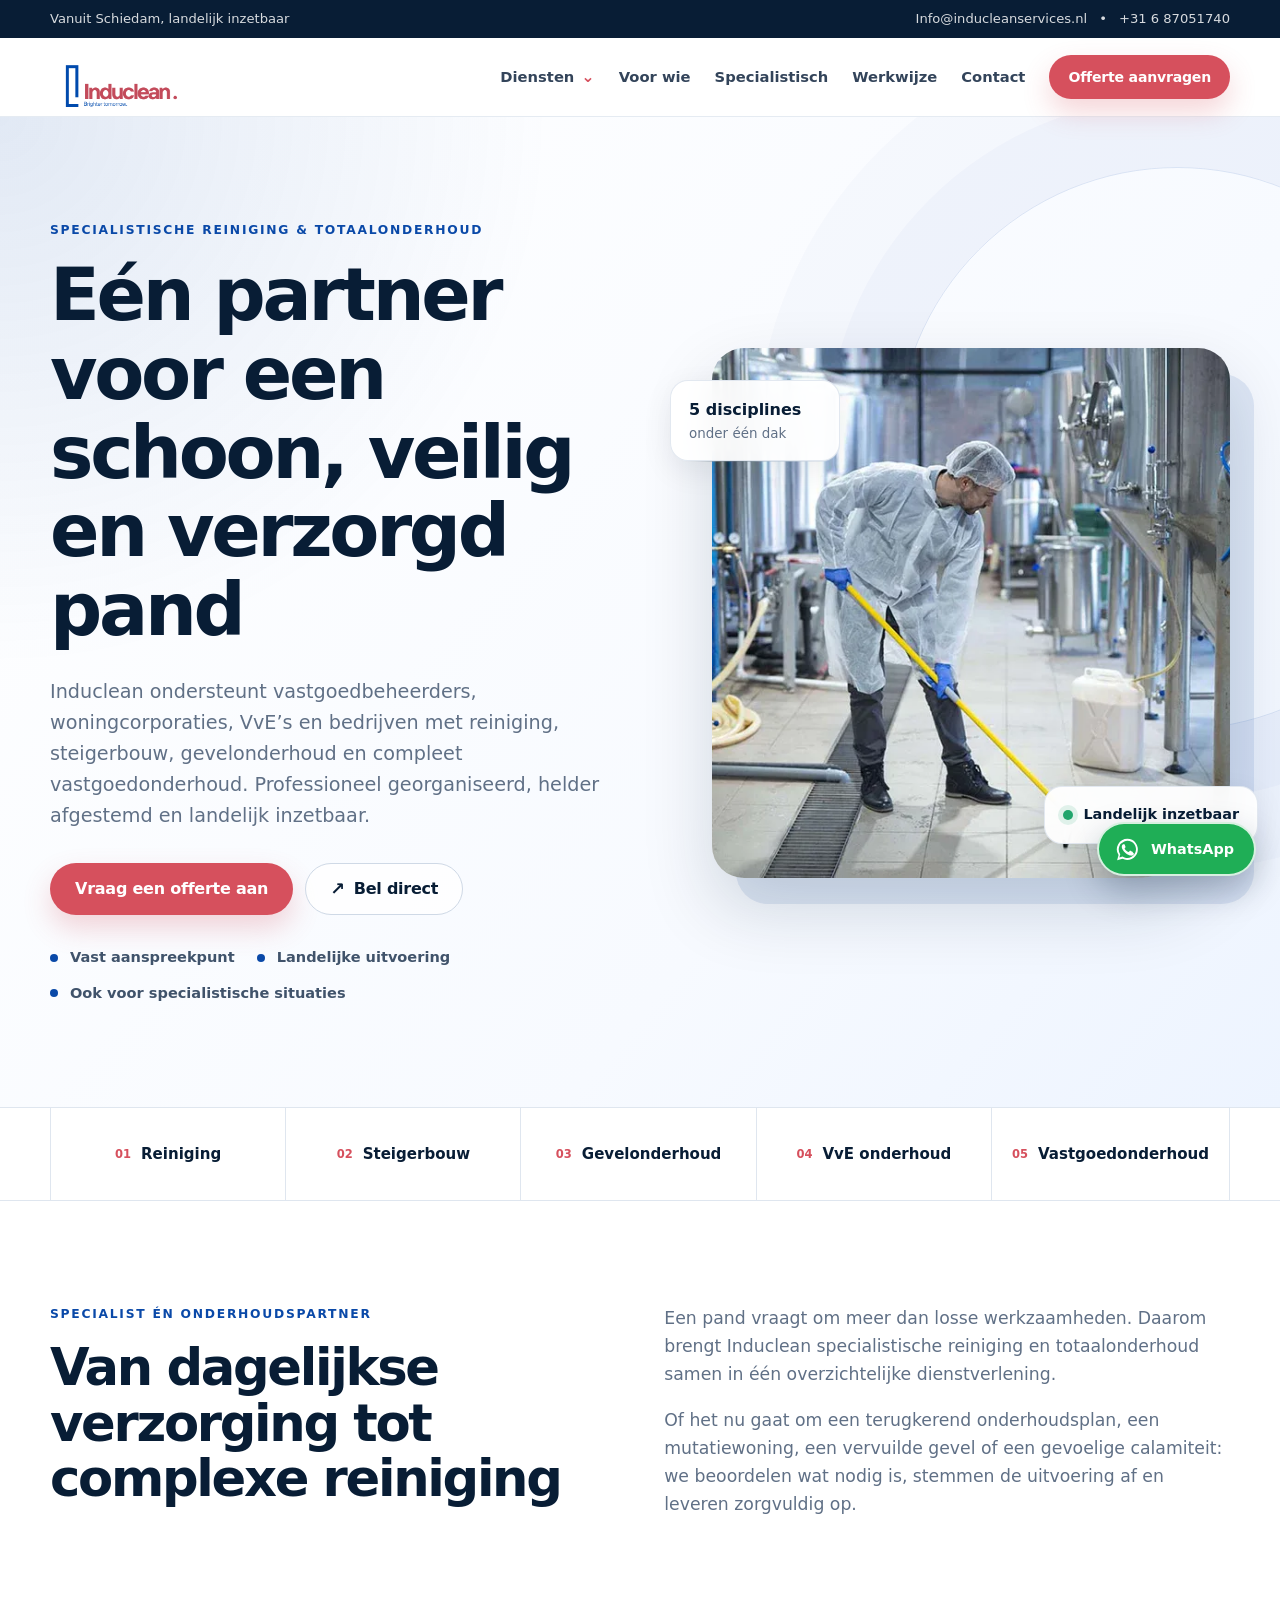
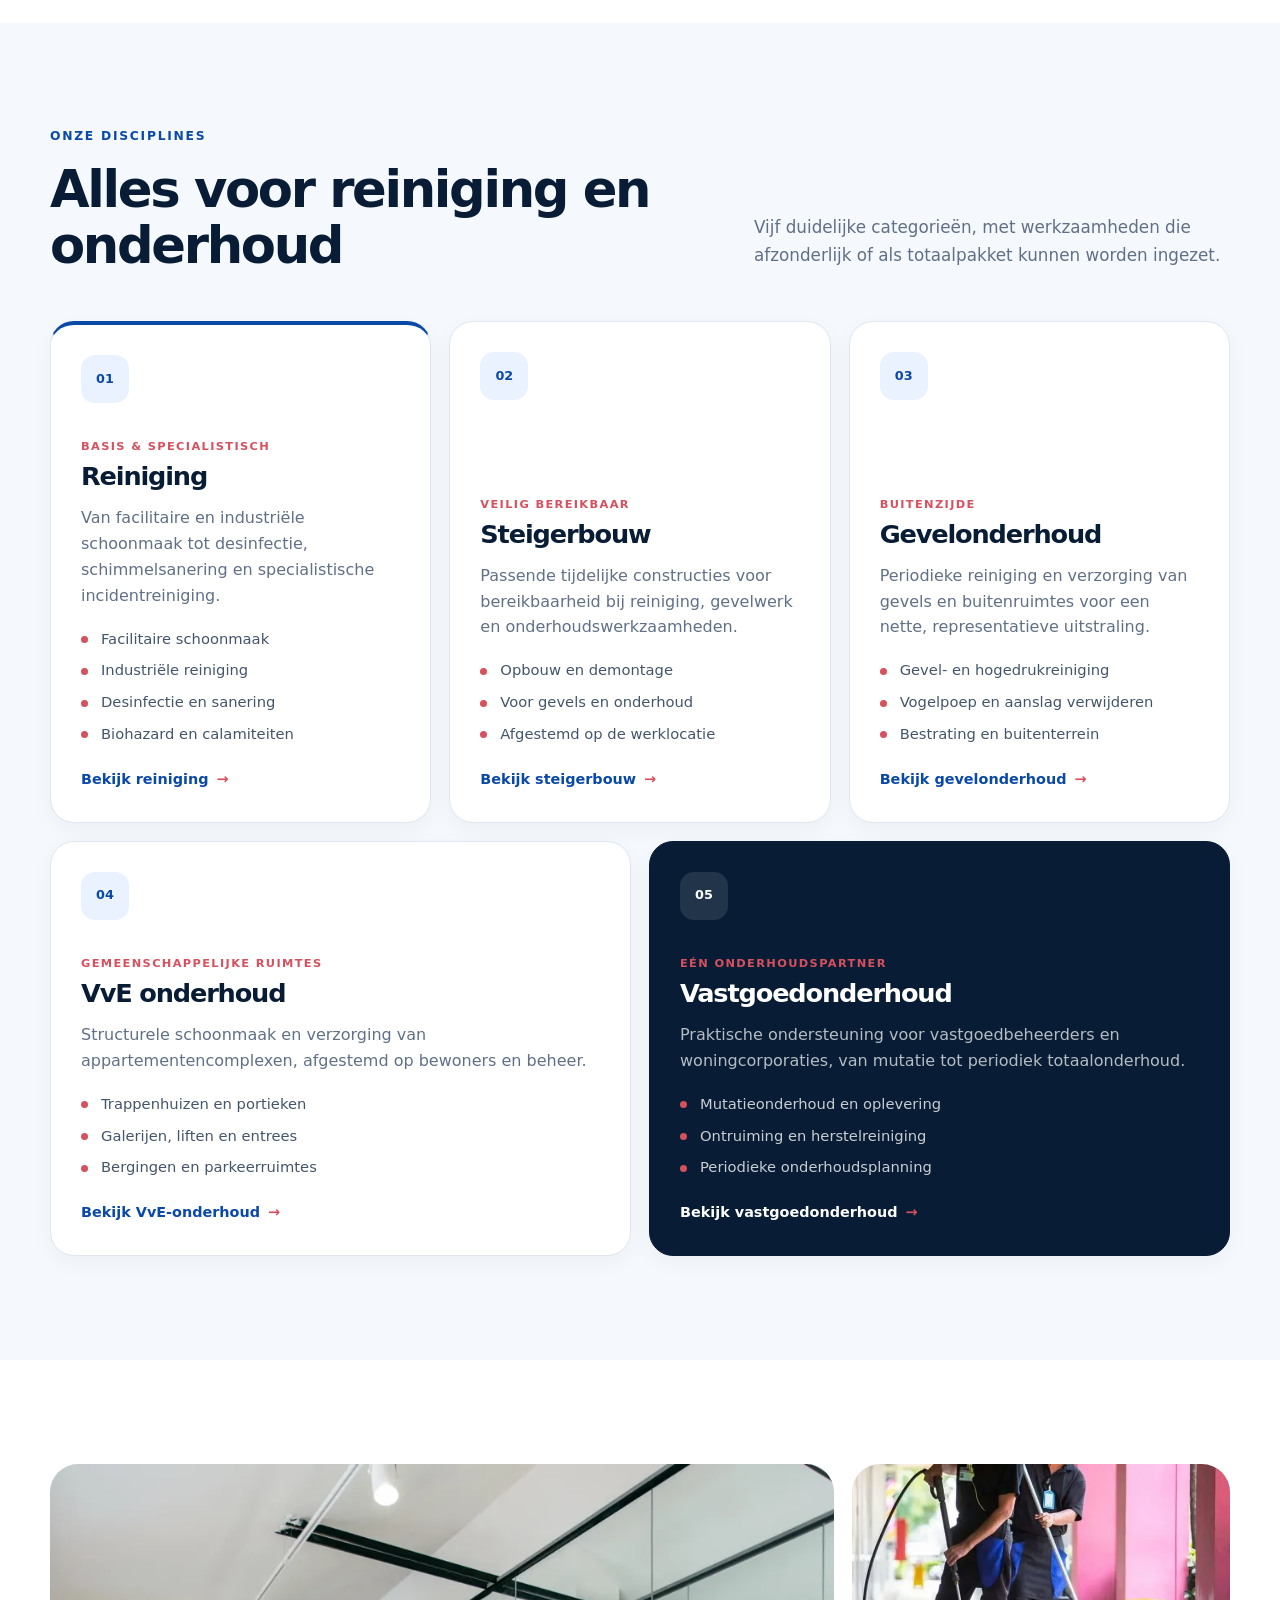
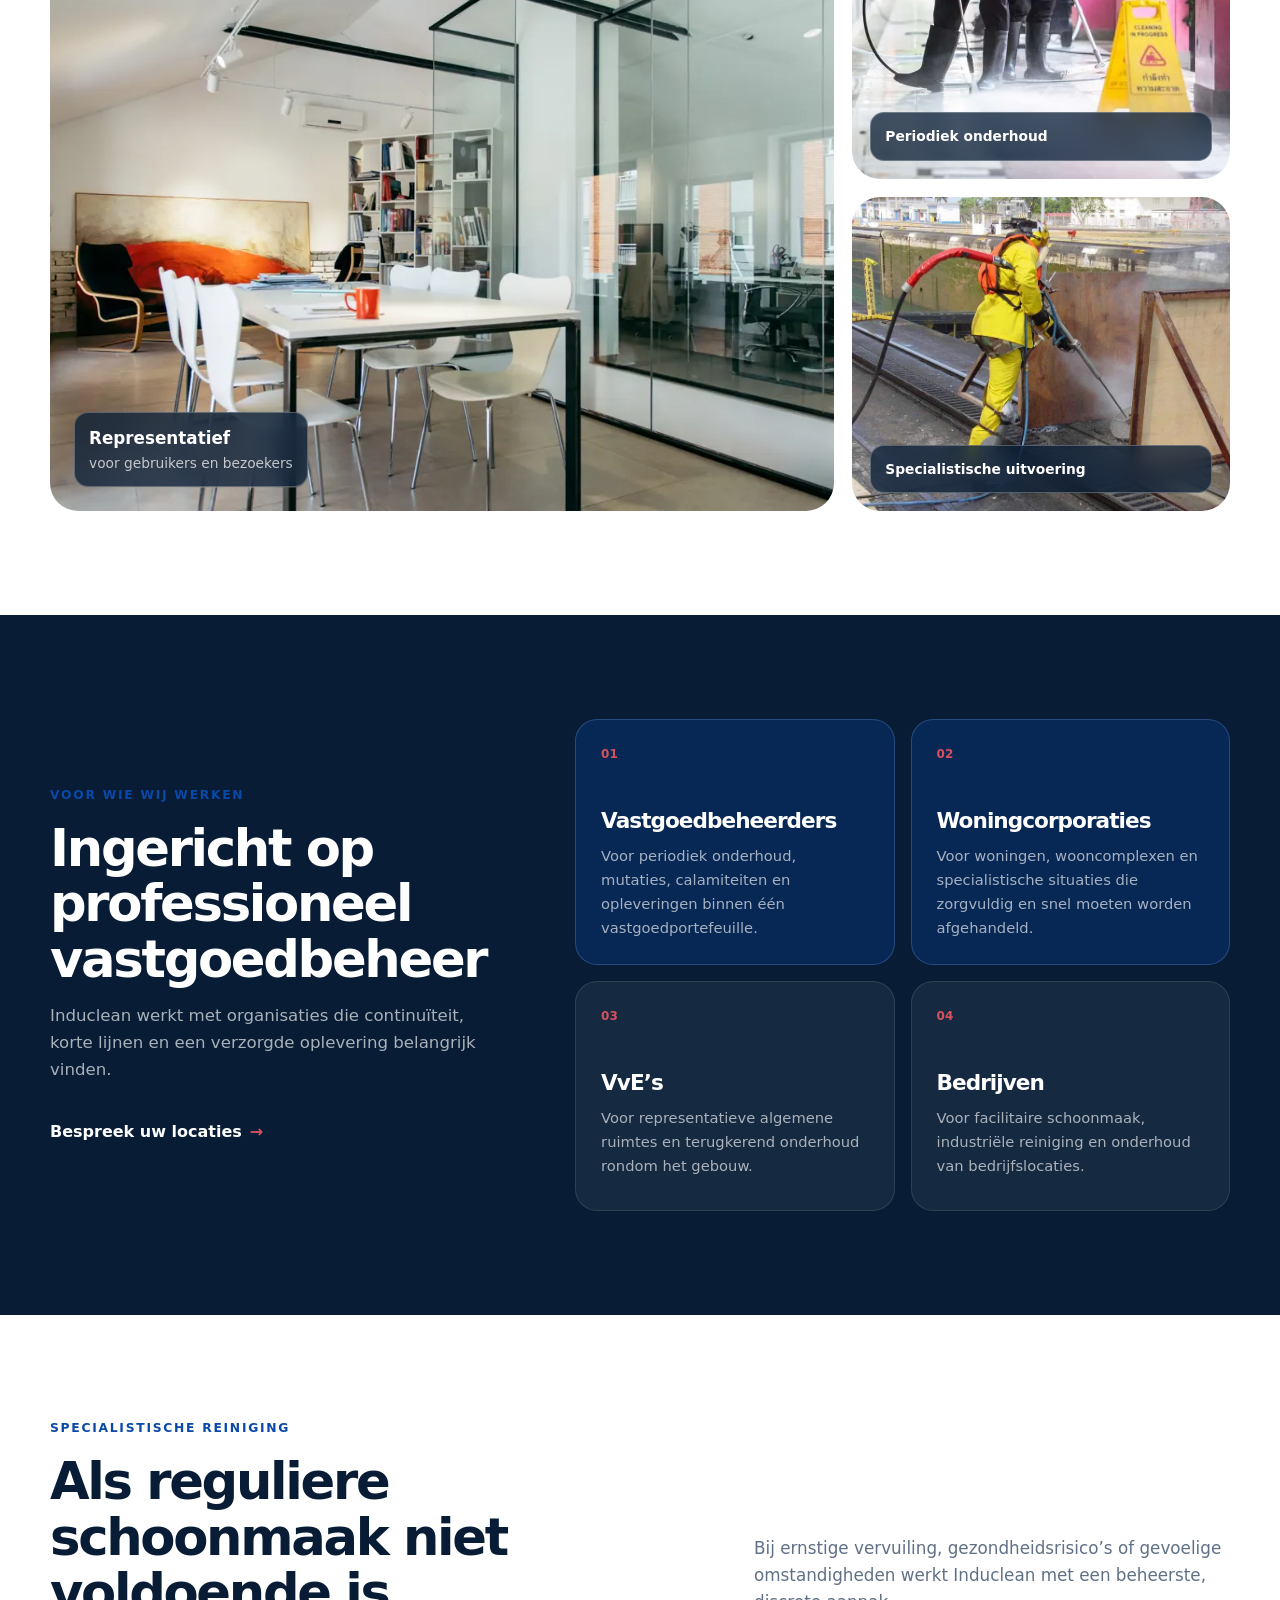
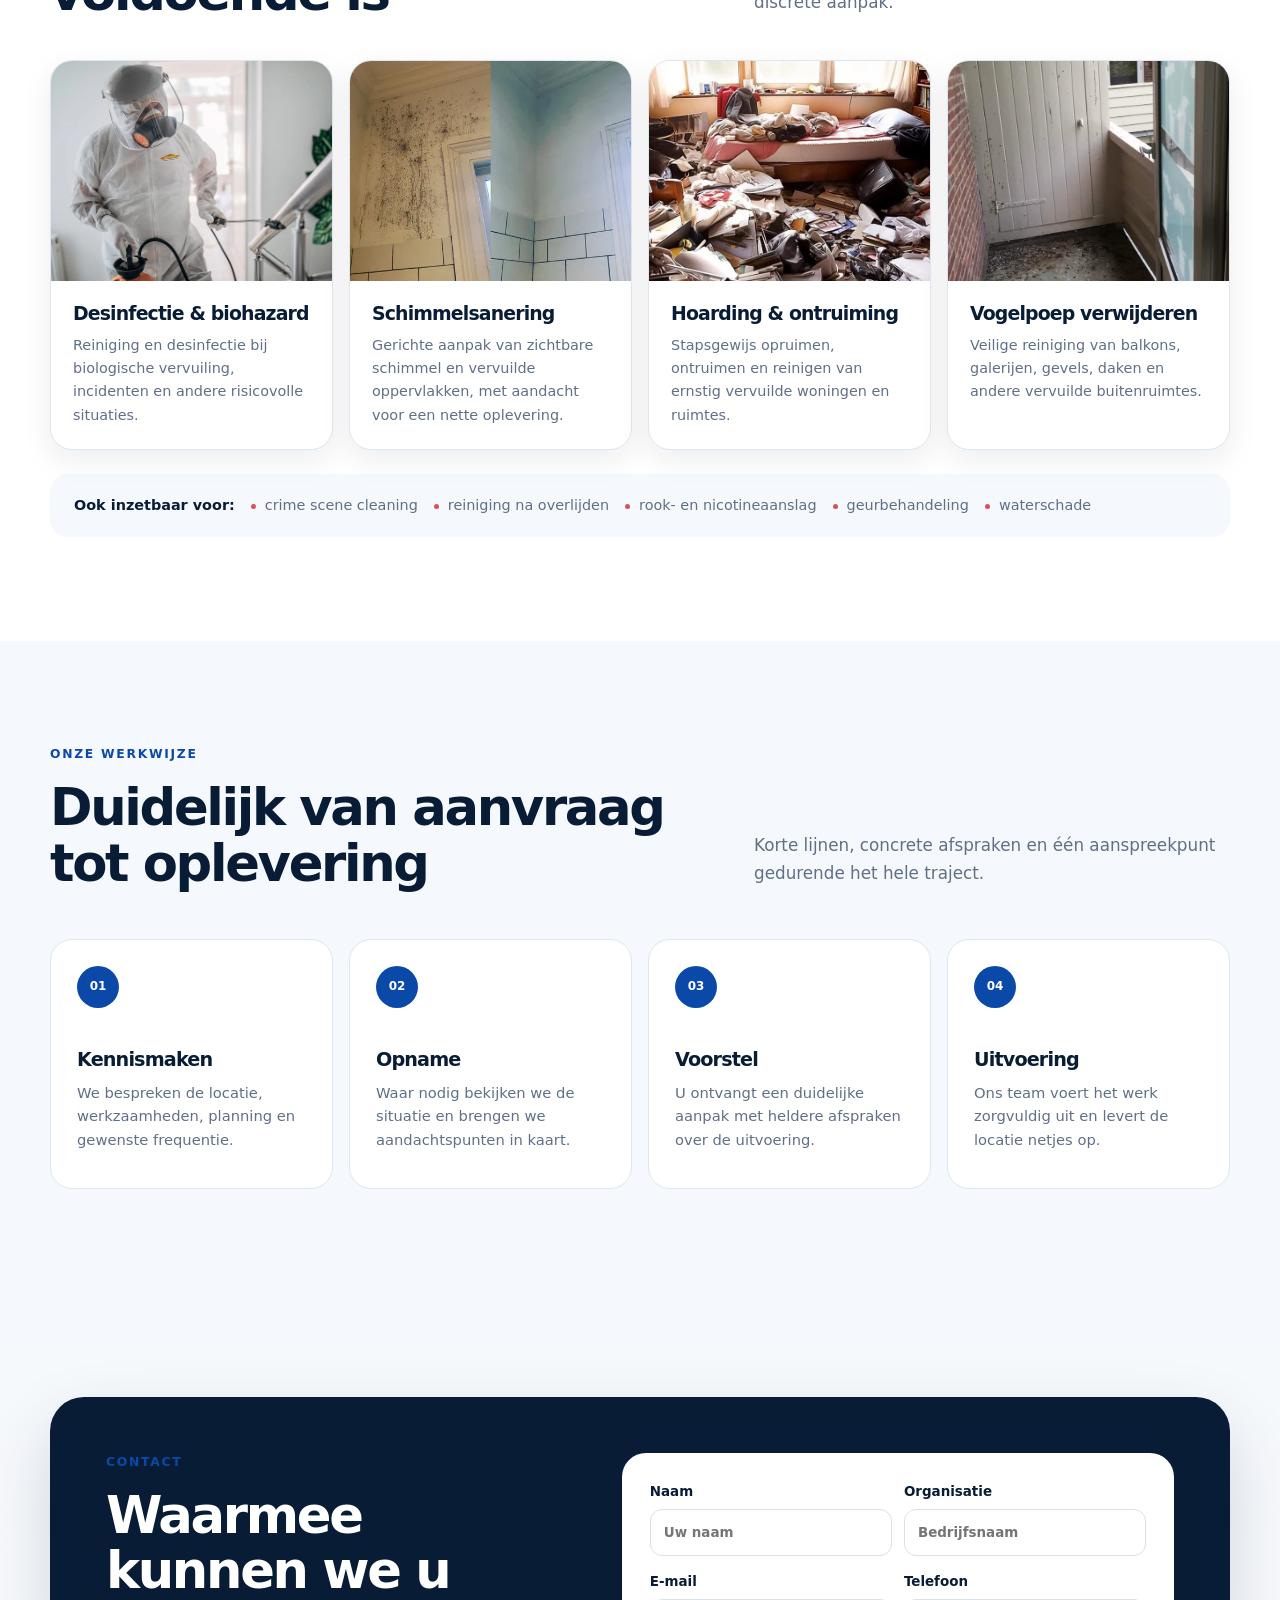
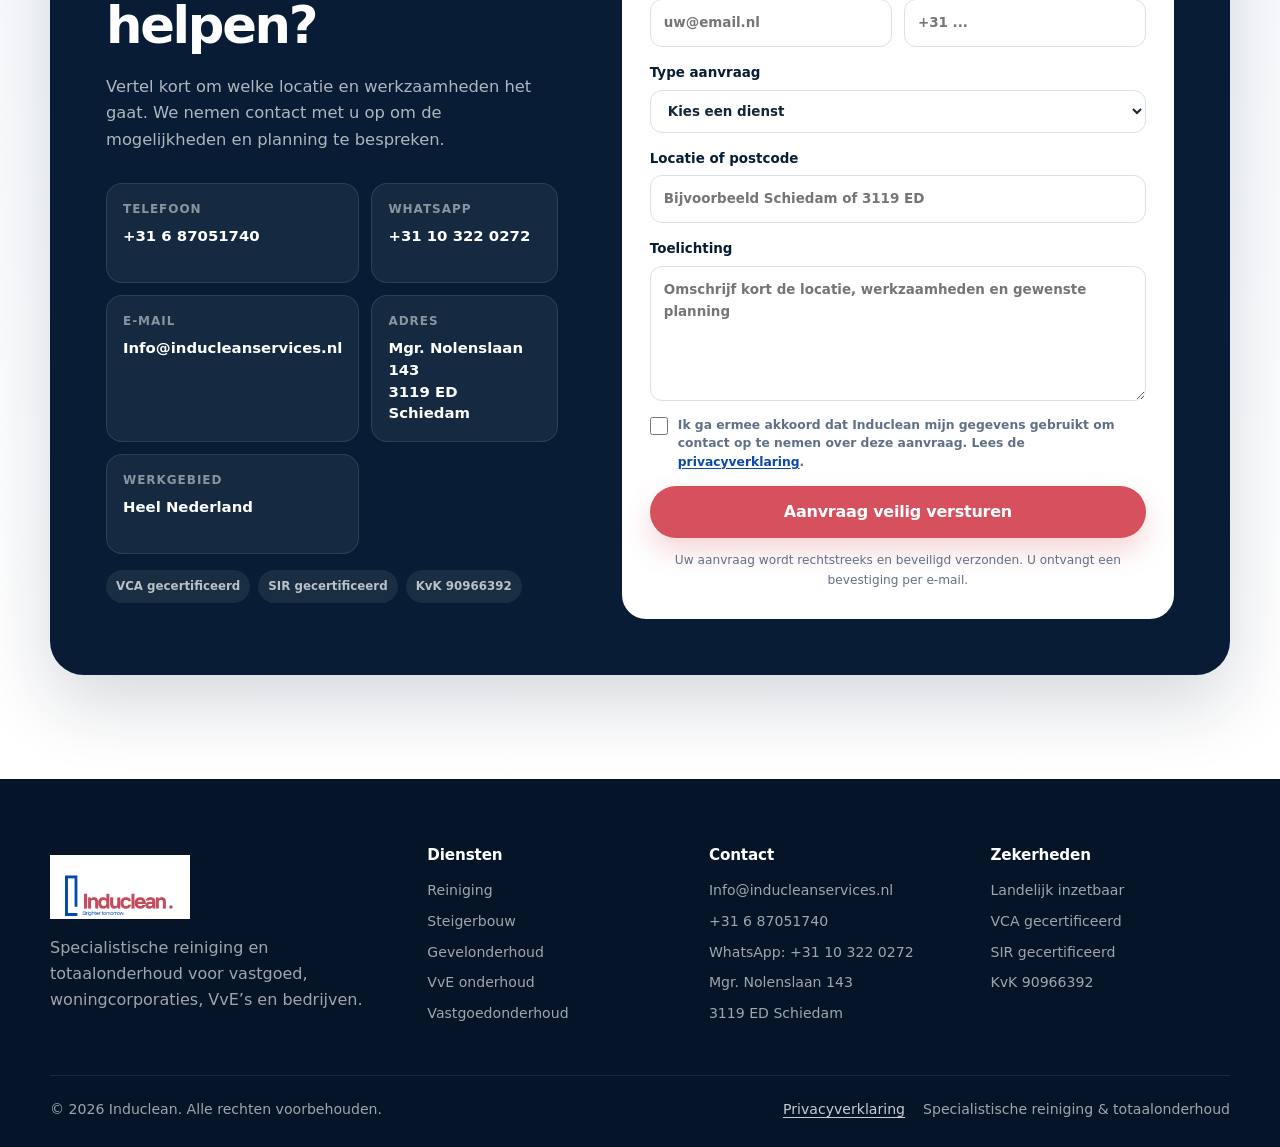
==== commit fb91f91c: "Voeg WhatsApp-contactmogelijkheid toe" ====
--- a/index.html
+++ b/index.html
@@ -16,6 +16,12 @@
       "url": "https://inducleanservices.nl/",
       "email": "info@inducleanservices.nl",
       "telephone": "+31687051740",
+      "contactPoint": {
+        "@type": "ContactPoint",
+        "telephone": "+31103220272",
+        "contactType": "customer service",
+        "availableLanguage": "Dutch"
+      },
       "address": {
         "@type": "PostalAddress",
         "streetAddress": "Mgr. Nolenslaan 143",
@@ -337,6 +343,7 @@
           <p>Vertel kort om welke locatie en werkzaamheden het gaat. We nemen contact met u op om de mogelijkheden en planning te bespreken.</p>
           <div class="contact-details">
             <a href="tel:+31687051740"><span>Telefoon</span><strong>+31 6 87051740</strong></a>
+            <a href="https://wa.me/31103220272?text=Goedendag%20Induclean%2C%20ik%20neem%20contact%20op%20via%20de%20website%20en%20wil%20graag%20informatie%20over%20jullie%20diensten." target="_blank" rel="noopener noreferrer"><span>WhatsApp</span><strong>+31 10 322 0272</strong></a>
             <a href="mailto:info@inducleanservices.nl"><span>E-mail</span><strong>Info@inducleanservices.nl</strong></a>
             <div><span>Adres</span><strong>Mgr. Nolenslaan 143<br>3119 ED Schiedam</strong></div>
             <div><span>Werkgebied</span><strong>Heel Nederland</strong></div>
@@ -422,6 +429,7 @@
         <h3>Contact</h3>
         <a href="mailto:info@inducleanservices.nl">Info@inducleanservices.nl</a>
         <a href="tel:+31687051740">+31 6 87051740</a>
+        <a href="https://wa.me/31103220272?text=Goedendag%20Induclean%2C%20ik%20neem%20contact%20op%20via%20de%20website%20en%20wil%20graag%20informatie%20over%20jullie%20diensten." target="_blank" rel="noopener noreferrer">WhatsApp: +31 10 322 0272</a>
         <span>Mgr. Nolenslaan 143</span>
         <span>3119 ED Schiedam</span>
       </div>
--- a/styles.css
+++ b/styles.css
@@ -582,6 +582,30 @@
 .service-cta .btn-primary:hover { background: #f2f6fb; }
 .service-cta .btn-secondary { border-color: rgba(255,255,255,0.26); color: var(--white); background: rgba(255,255,255,0.08); }
 .mobile-call { display: none; }
+
+.whatsapp-float {
+  position: fixed;
+  z-index: 46;
+  right: 24px;
+  bottom: 24px;
+  min-height: 54px;
+  padding: 0 20px 0 15px;
+  display: flex;
+  align-items: center;
+  gap: 10px;
+  border: 2px solid rgba(255,255,255,0.82);
+  border-radius: 999px;
+  color: var(--white);
+  background: #1fae56;
+  box-shadow: 0 14px 34px rgba(8,29,53,0.28);
+  font-size: 0.9rem;
+  font-weight: 850;
+  line-height: 1;
+  transition: transform 180ms ease, background 180ms ease, box-shadow 180ms ease;
+}
+.whatsapp-float svg { width: 27px; height: 27px; flex: 0 0 27px; fill: currentColor; }
+.whatsapp-float:hover { transform: translateY(-3px); color: var(--white); background: #188d47; box-shadow: 0 18px 40px rgba(8,29,53,0.34); }
+.whatsapp-float:focus-visible { outline: 3px solid var(--navy); outline-offset: 3px; }
 
 @media (max-width: 1080px) {
   .nav-links { gap: 16px; font-size: 0.86rem; }
@@ -694,6 +718,8 @@
   .service-offer-card { min-height: 220px; }
   .service-cta-actions .btn { width: 100%; }
   .mobile-call { position: fixed; z-index: 45; left: 14px; right: 14px; bottom: 12px; min-height: 48px; display: flex; align-items: center; justify-content: center; border-radius: 999px; color: var(--white); background: var(--red); box-shadow: 0 12px 30px rgba(8,29,53,0.3); font-weight: 850; }
+  .whatsapp-float { right: 16px; bottom: 76px; width: 54px; min-height: 54px; padding: 0; justify-content: center; }
+  .whatsapp-float-label { position: absolute; width: 1px; height: 1px; padding: 0; margin: -1px; overflow: hidden; clip: rect(0, 0, 0, 0); white-space: nowrap; border: 0; }
 }
 
 @media (prefers-reduced-motion: reduce) {
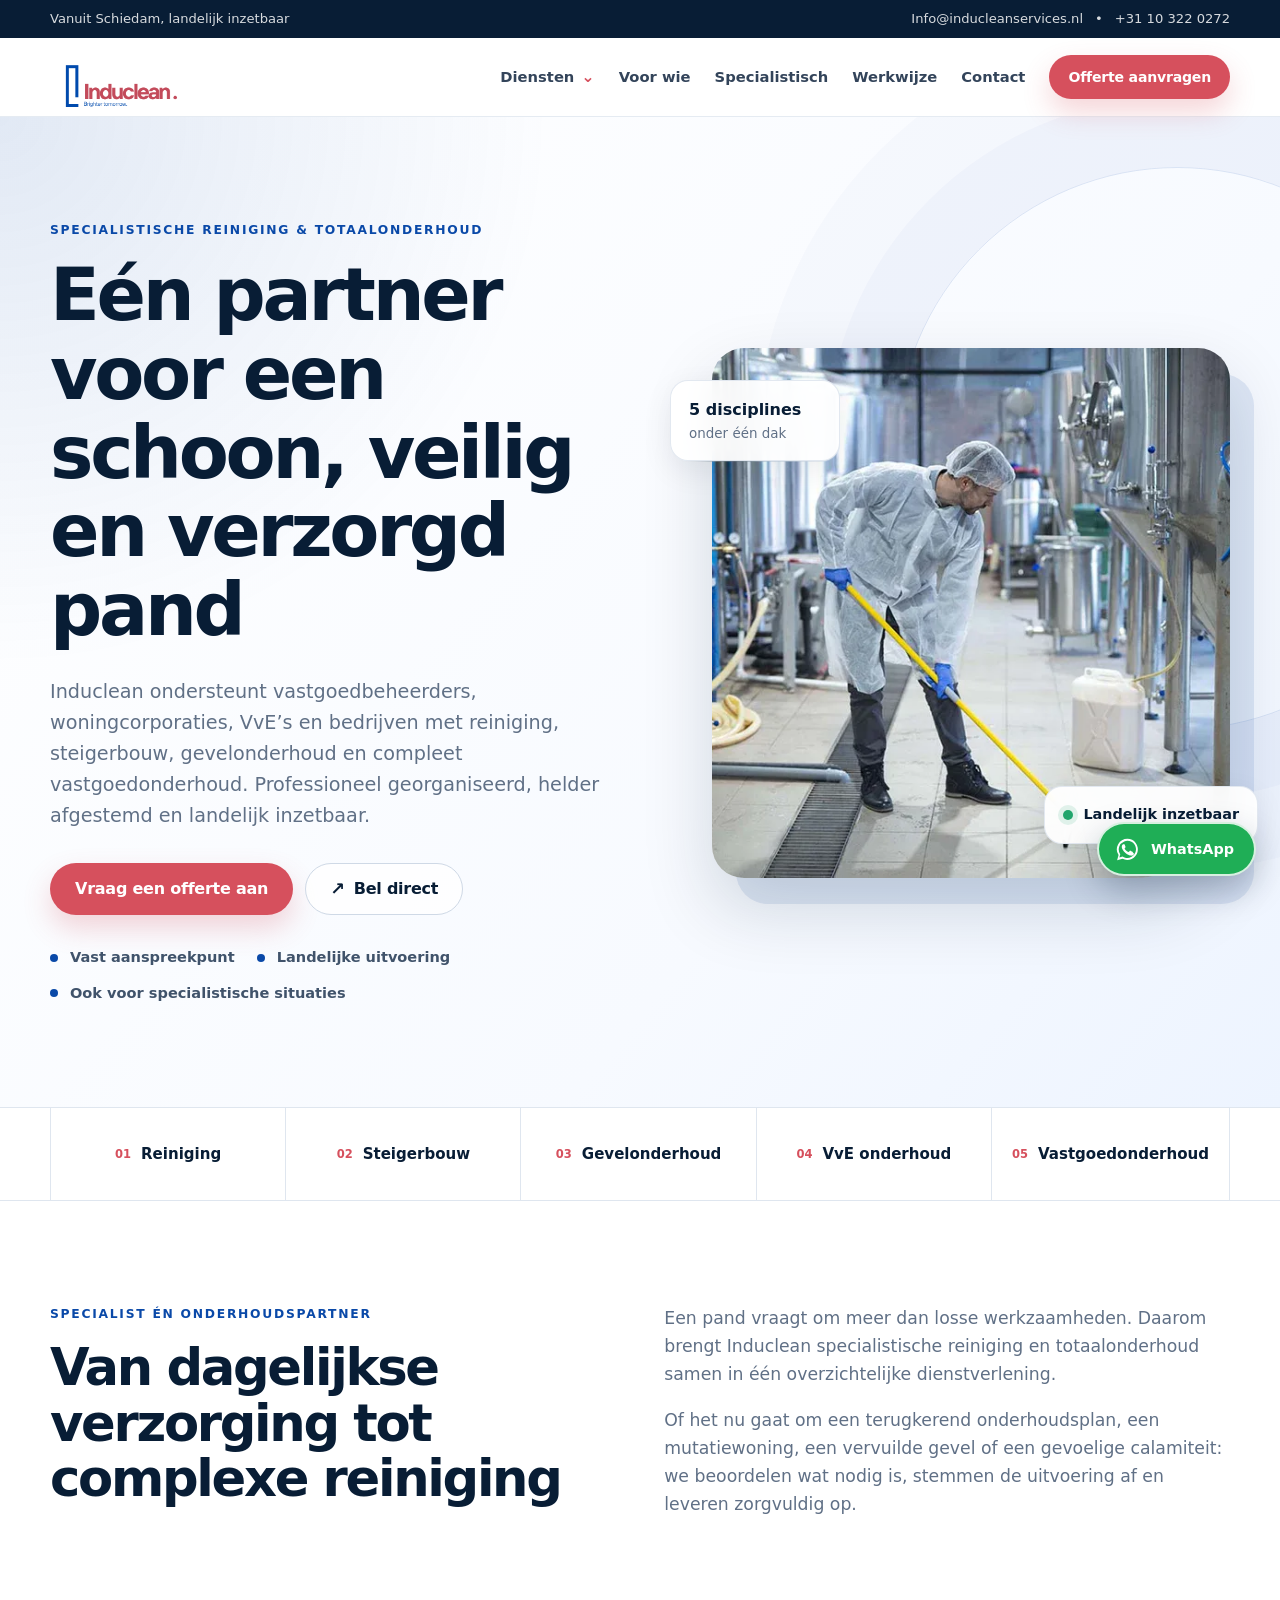
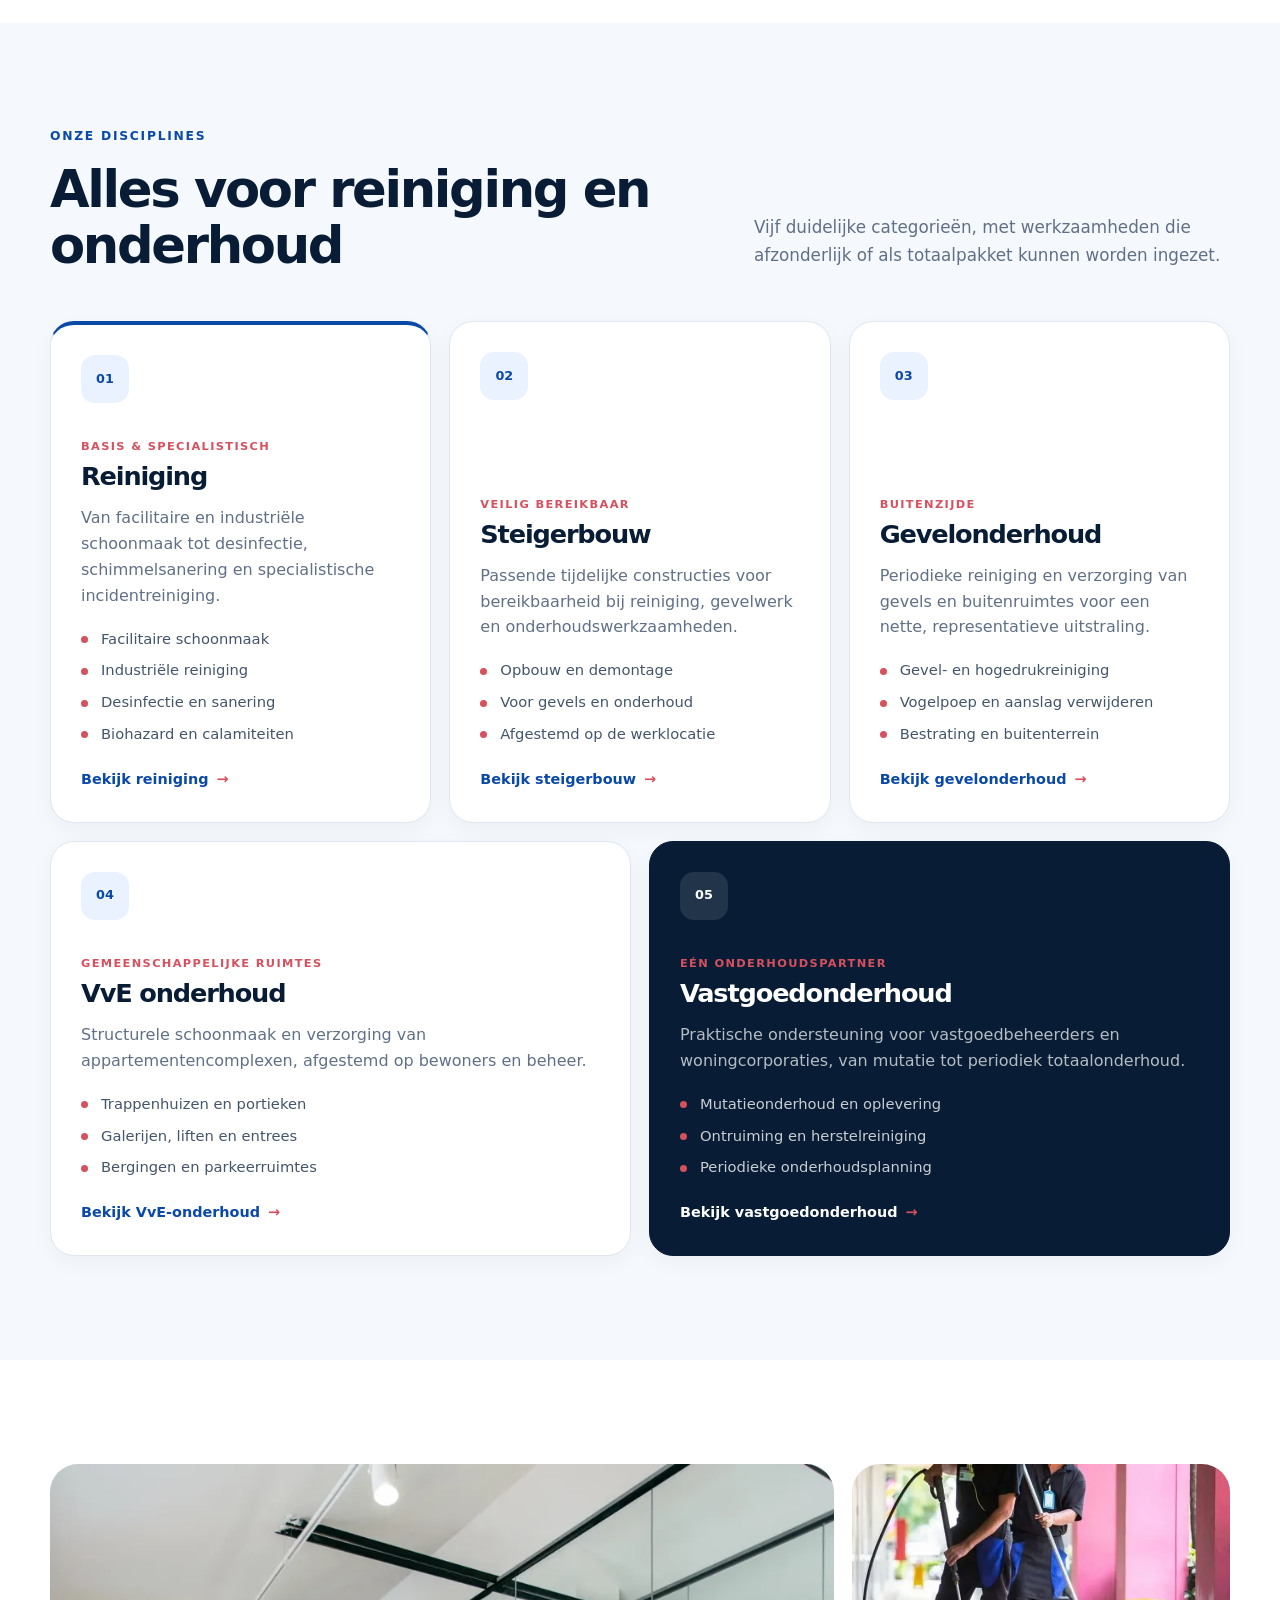
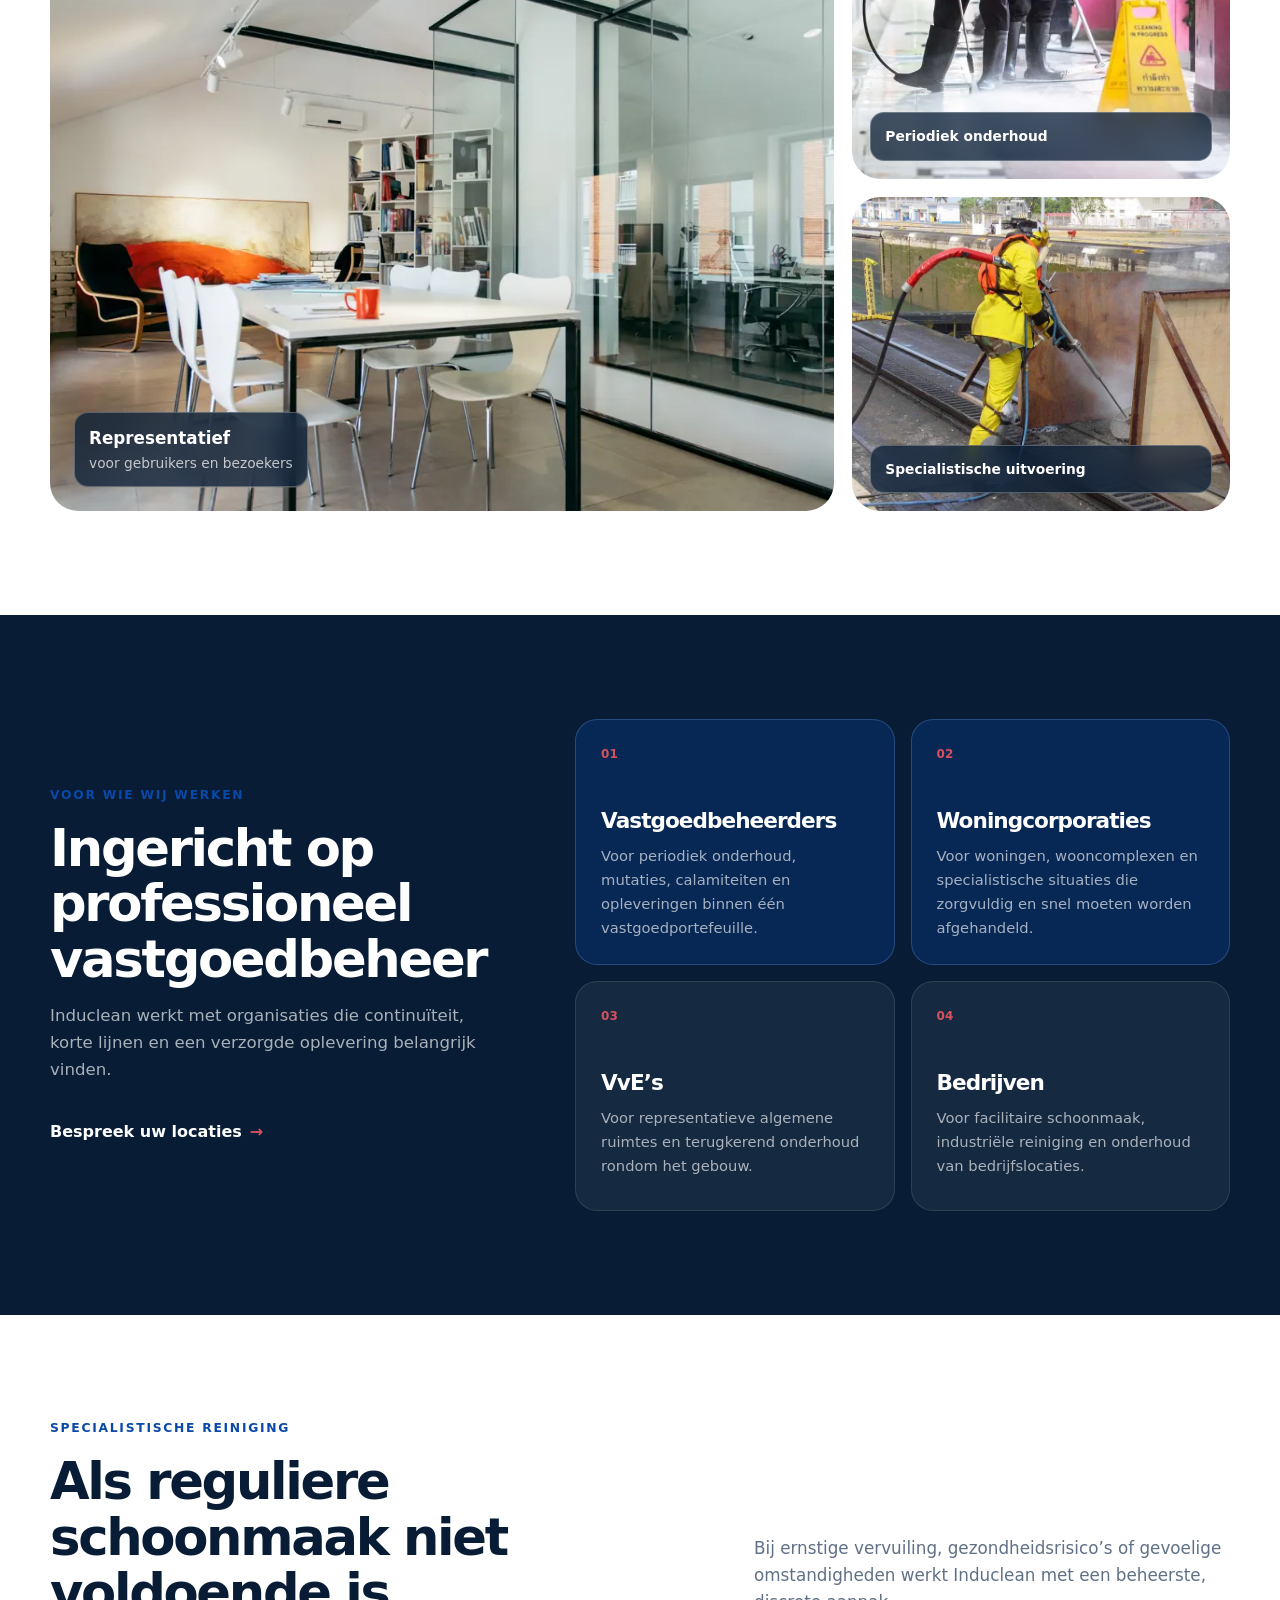
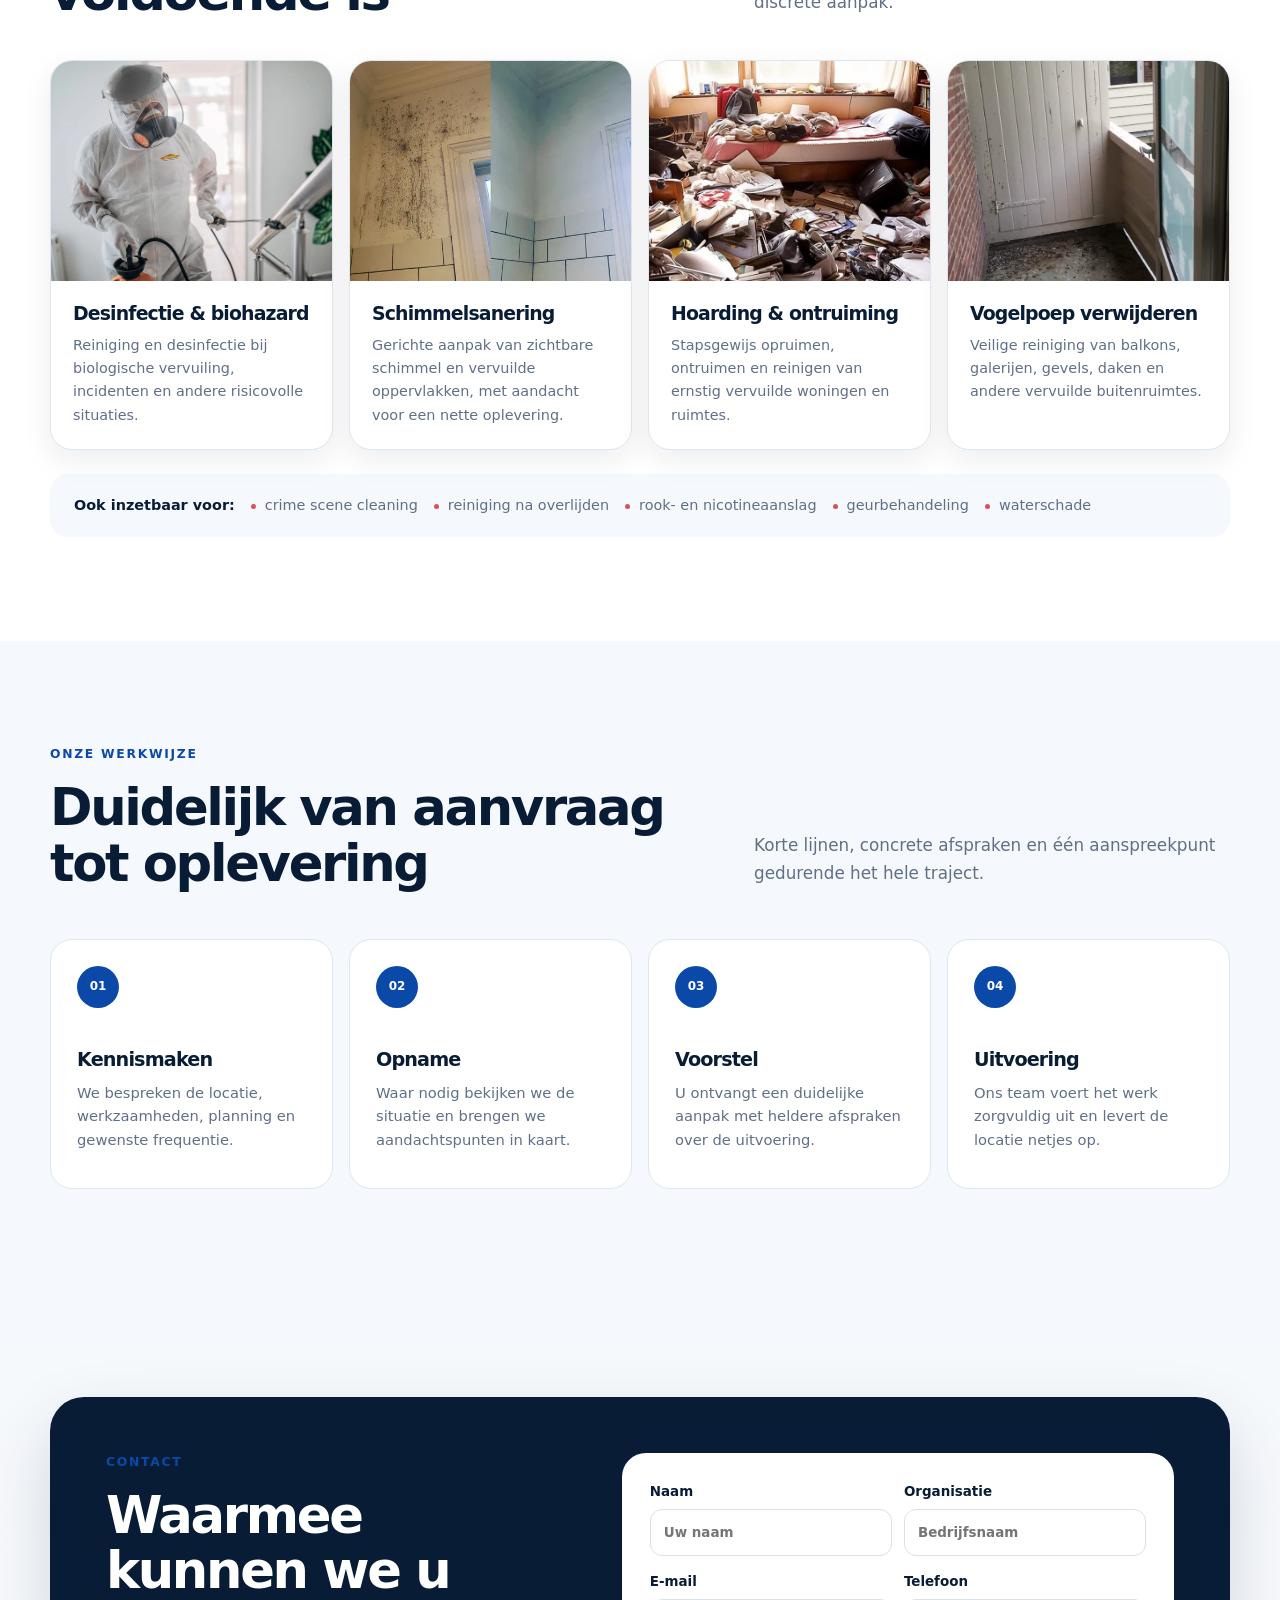
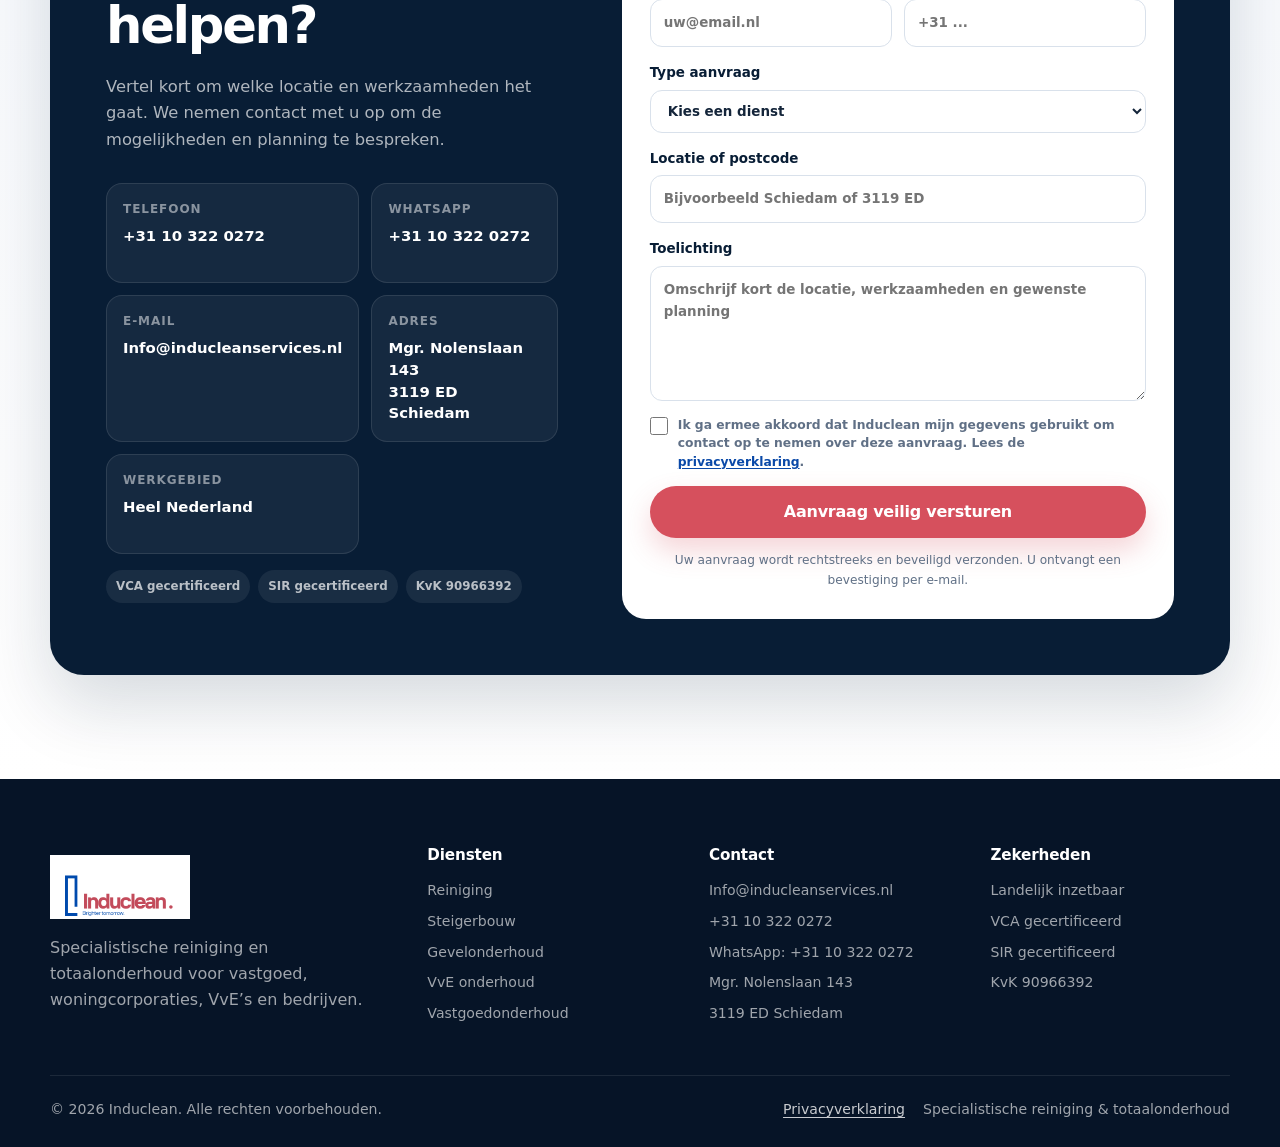
==== commit b2655fc9: "Vervang telefoonnummer door nieuw 010-nummer" ====
--- a/index.html
+++ b/index.html
@@ -15,7 +15,7 @@
       "name": "Induclean",
       "url": "https://inducleanservices.nl/",
       "email": "info@inducleanservices.nl",
-      "telephone": "+31687051740",
+      "telephone": "+31103220272",
       "contactPoint": {
         "@type": "ContactPoint",
         "telephone": "+31103220272",
@@ -42,7 +42,7 @@
       <div>
         <a href="mailto:info@inducleanservices.nl">Info@inducleanservices.nl</a>
         <span aria-hidden="true">•</span>
-        <a href="tel:+31687051740">+31 6 87051740</a>
+        <a href="tel:+31103220272">+31 10 322 0272</a>
       </div>
     </div>
   </div>
@@ -87,7 +87,7 @@
           <p class="hero-copy">Induclean ondersteunt vastgoedbeheerders, woningcorporaties, VvE’s en bedrijven met reiniging, steigerbouw, gevelonderhoud en compleet vastgoedonderhoud. Professioneel georganiseerd, helder afgestemd en landelijk inzetbaar.</p>
           <div class="hero-actions">
             <a class="btn btn-primary" href="#contact">Vraag een offerte aan</a>
-            <a class="btn btn-secondary" href="tel:+31687051740">
+            <a class="btn btn-secondary" href="tel:+31103220272">
               <span class="btn-icon" aria-hidden="true">↗</span> Bel direct
             </a>
           </div>
@@ -342,7 +342,7 @@
           <h2>Waarmee kunnen we u helpen?</h2>
           <p>Vertel kort om welke locatie en werkzaamheden het gaat. We nemen contact met u op om de mogelijkheden en planning te bespreken.</p>
           <div class="contact-details">
-            <a href="tel:+31687051740"><span>Telefoon</span><strong>+31 6 87051740</strong></a>
+            <a href="tel:+31103220272"><span>Telefoon</span><strong>+31 10 322 0272</strong></a>
             <a href="https://wa.me/31103220272?text=Goedendag%20Induclean%2C%20ik%20neem%20contact%20op%20via%20de%20website%20en%20wil%20graag%20informatie%20over%20jullie%20diensten." target="_blank" rel="noopener noreferrer"><span>WhatsApp</span><strong>+31 10 322 0272</strong></a>
             <a href="mailto:info@inducleanservices.nl"><span>E-mail</span><strong>Info@inducleanservices.nl</strong></a>
             <div><span>Adres</span><strong>Mgr. Nolenslaan 143<br>3119 ED Schiedam</strong></div>
@@ -428,7 +428,7 @@
       <div>
         <h3>Contact</h3>
         <a href="mailto:info@inducleanservices.nl">Info@inducleanservices.nl</a>
-        <a href="tel:+31687051740">+31 6 87051740</a>
+        <a href="tel:+31103220272">+31 10 322 0272</a>
         <a href="https://wa.me/31103220272?text=Goedendag%20Induclean%2C%20ik%20neem%20contact%20op%20via%20de%20website%20en%20wil%20graag%20informatie%20over%20jullie%20diensten." target="_blank" rel="noopener noreferrer">WhatsApp: +31 10 322 0272</a>
         <span>Mgr. Nolenslaan 143</span>
         <span>3119 ED Schiedam</span>
@@ -450,7 +450,7 @@
     </div>
   </footer>
 
-  <a class="mobile-call" href="tel:+31687051740" aria-label="Bel Induclean">Bel direct</a>
+  <a class="mobile-call" href="tel:+31103220272" aria-label="Bel Induclean">Bel direct</a>
   <script src="script.js"></script>
 </body>
 </html>
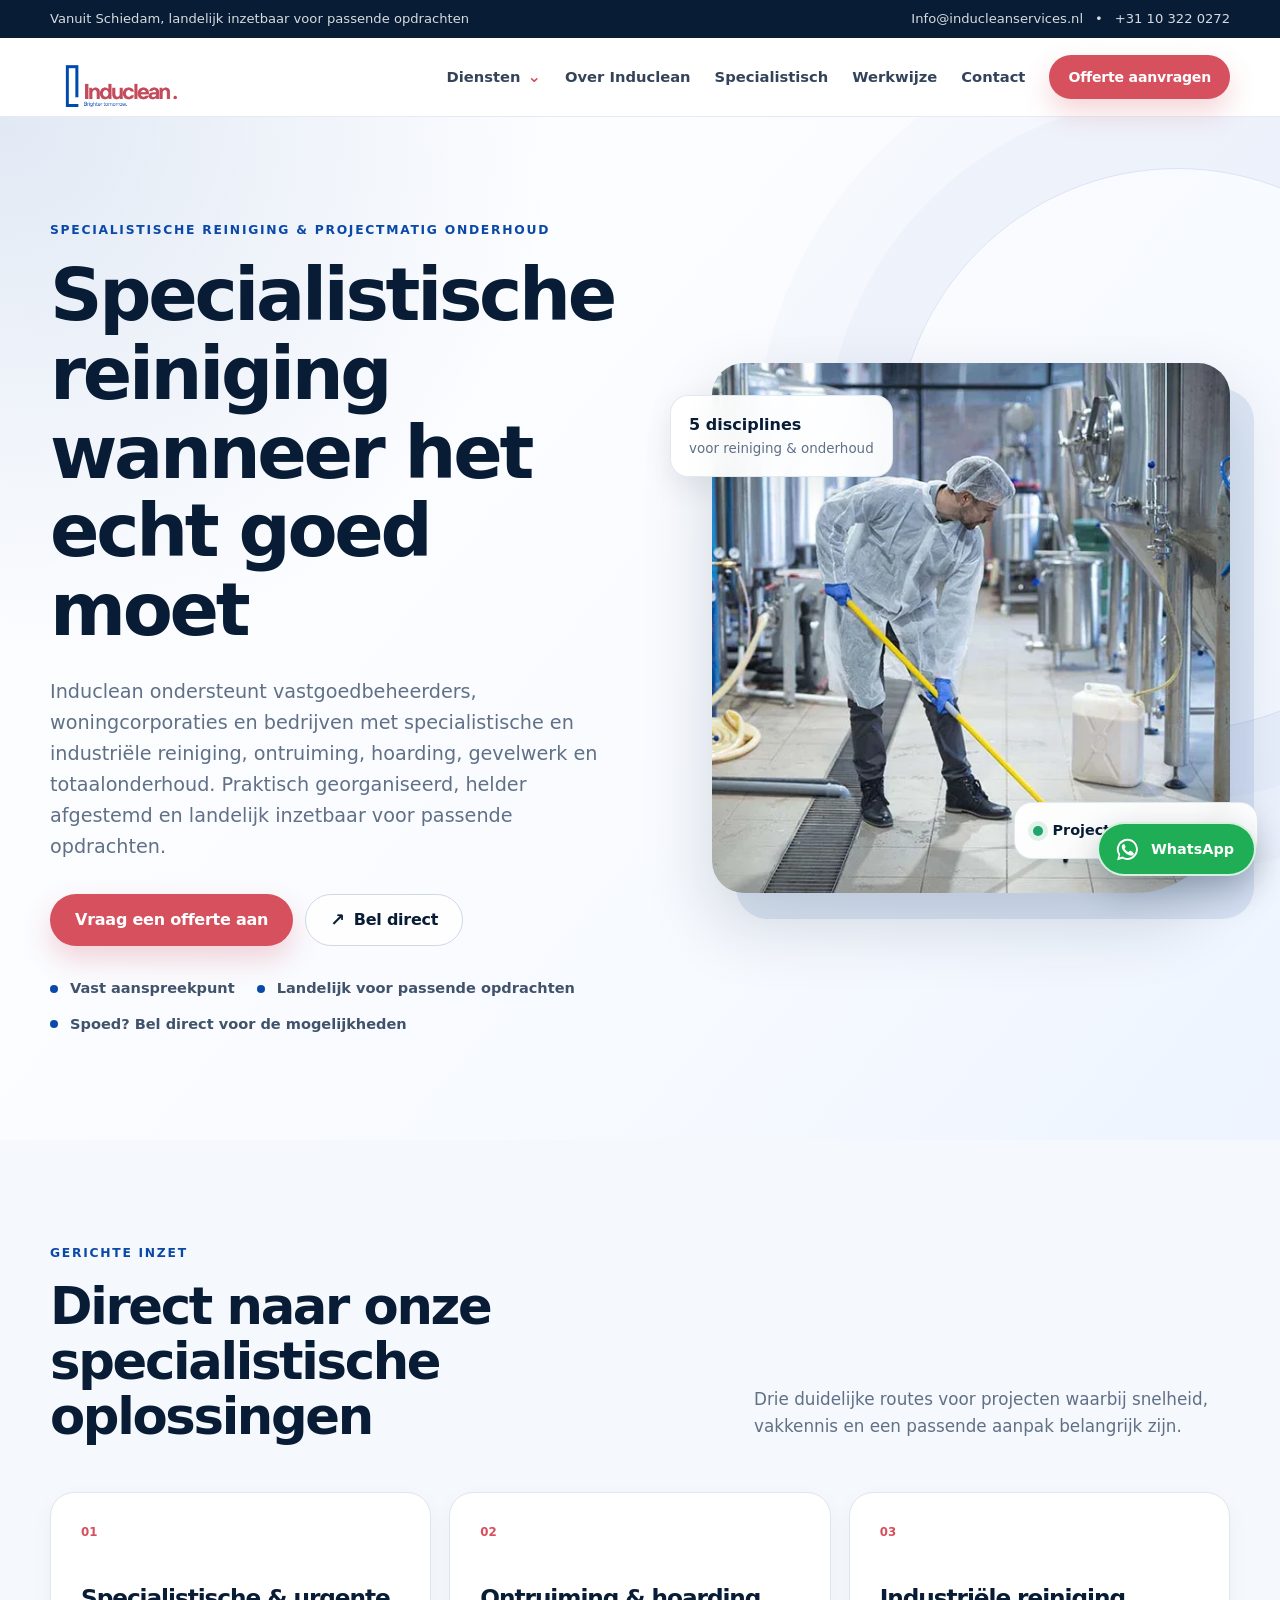
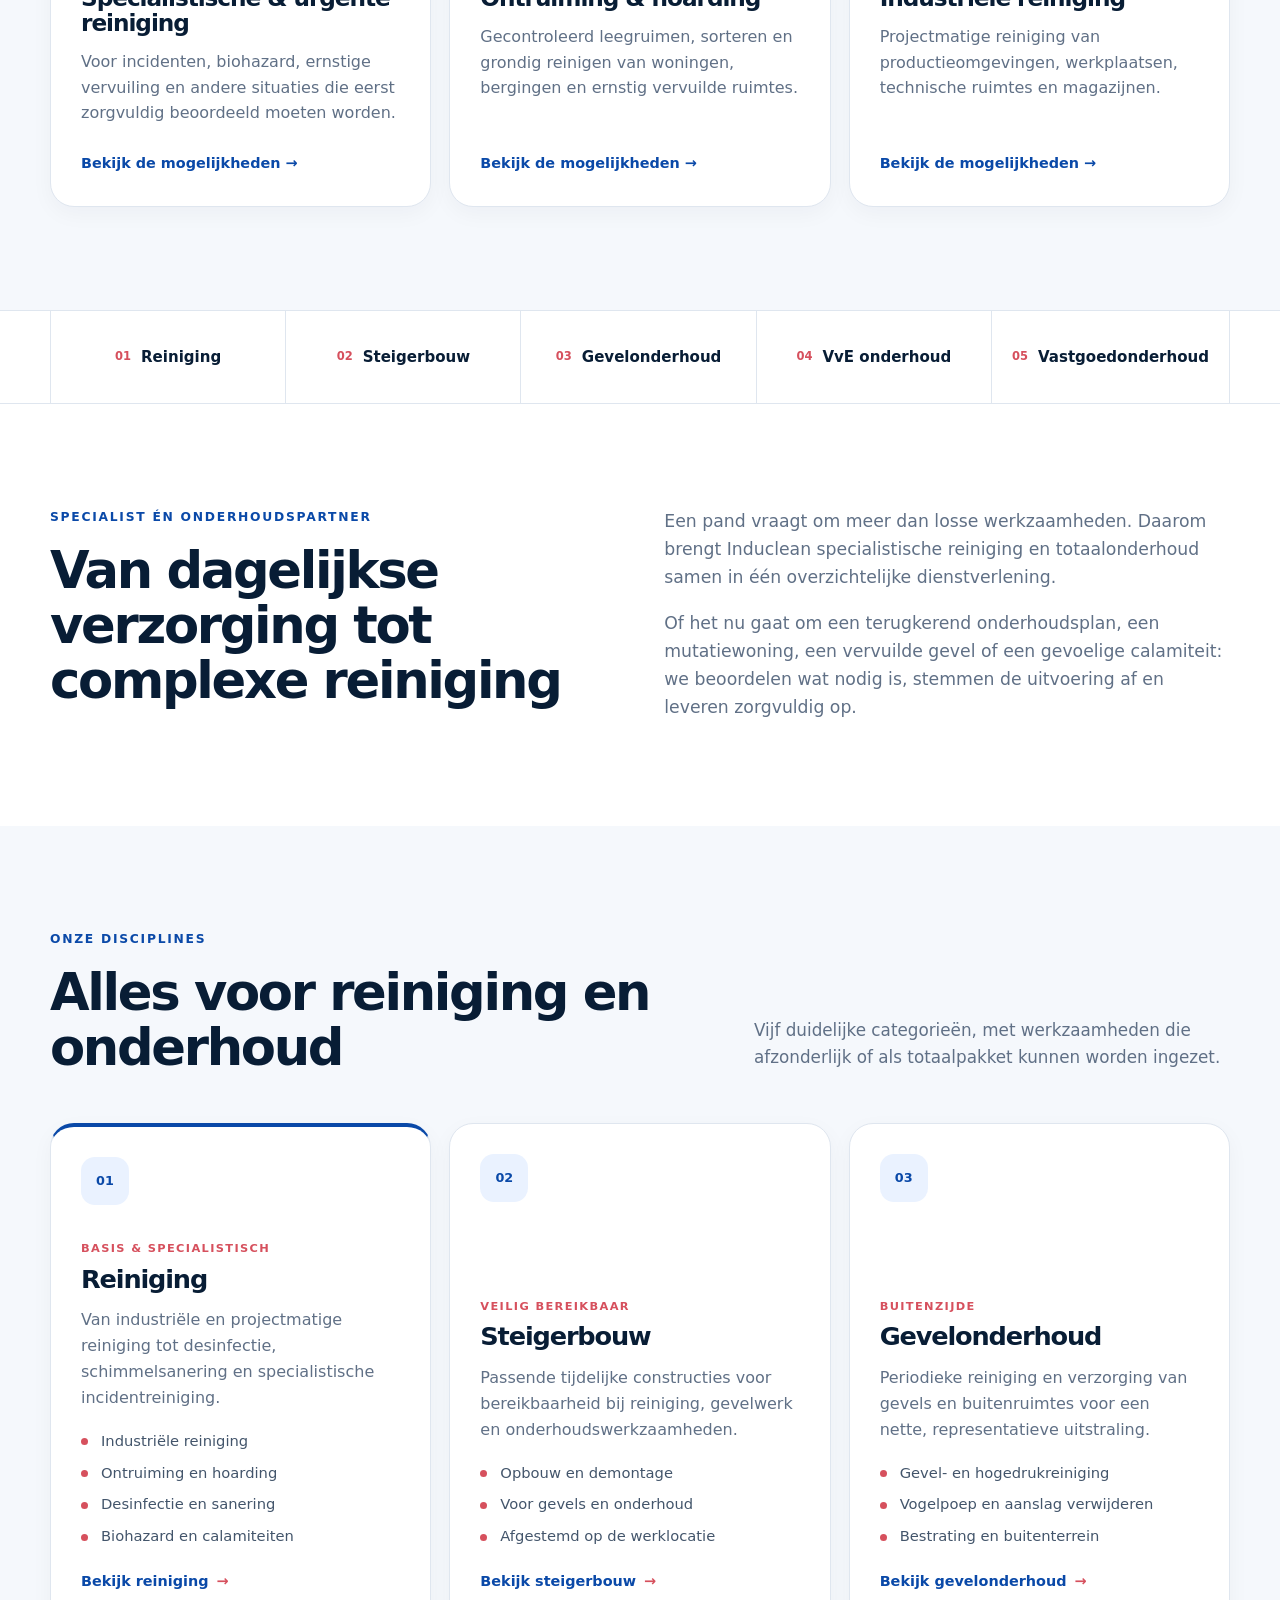
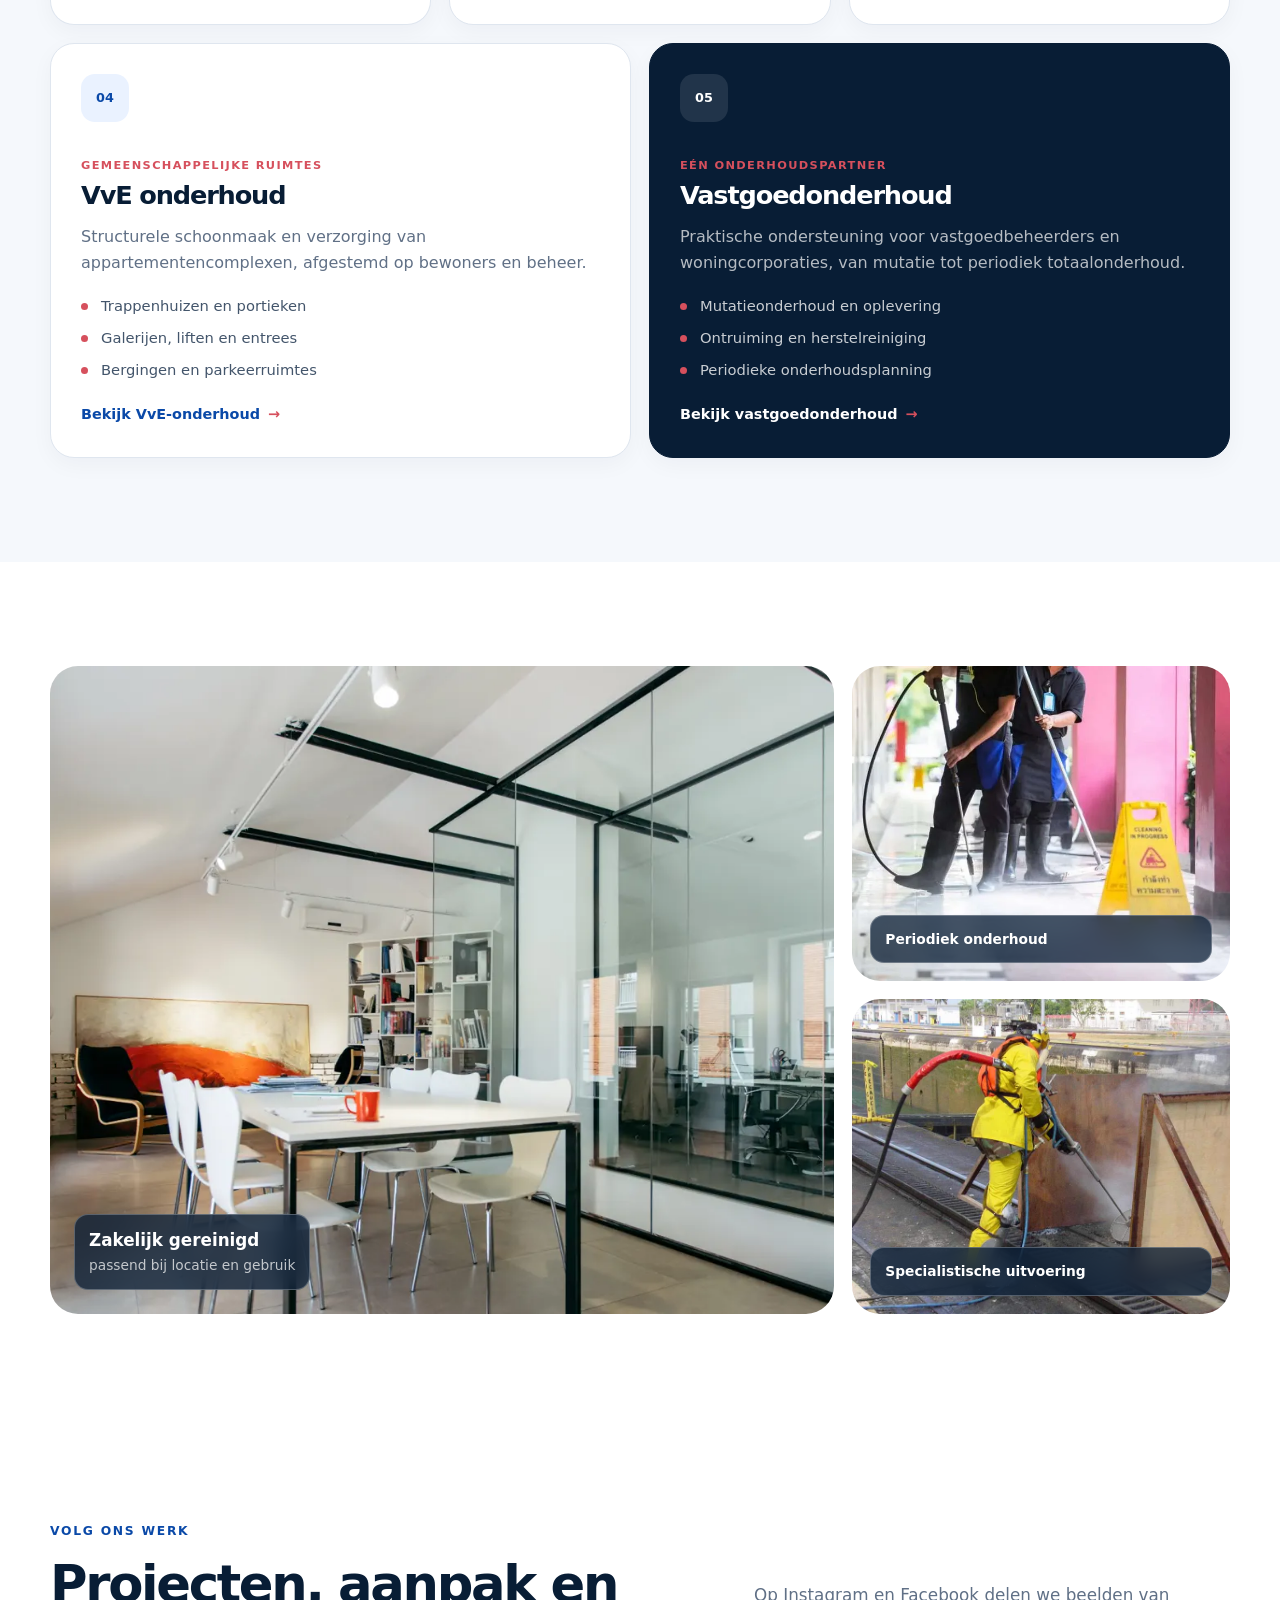
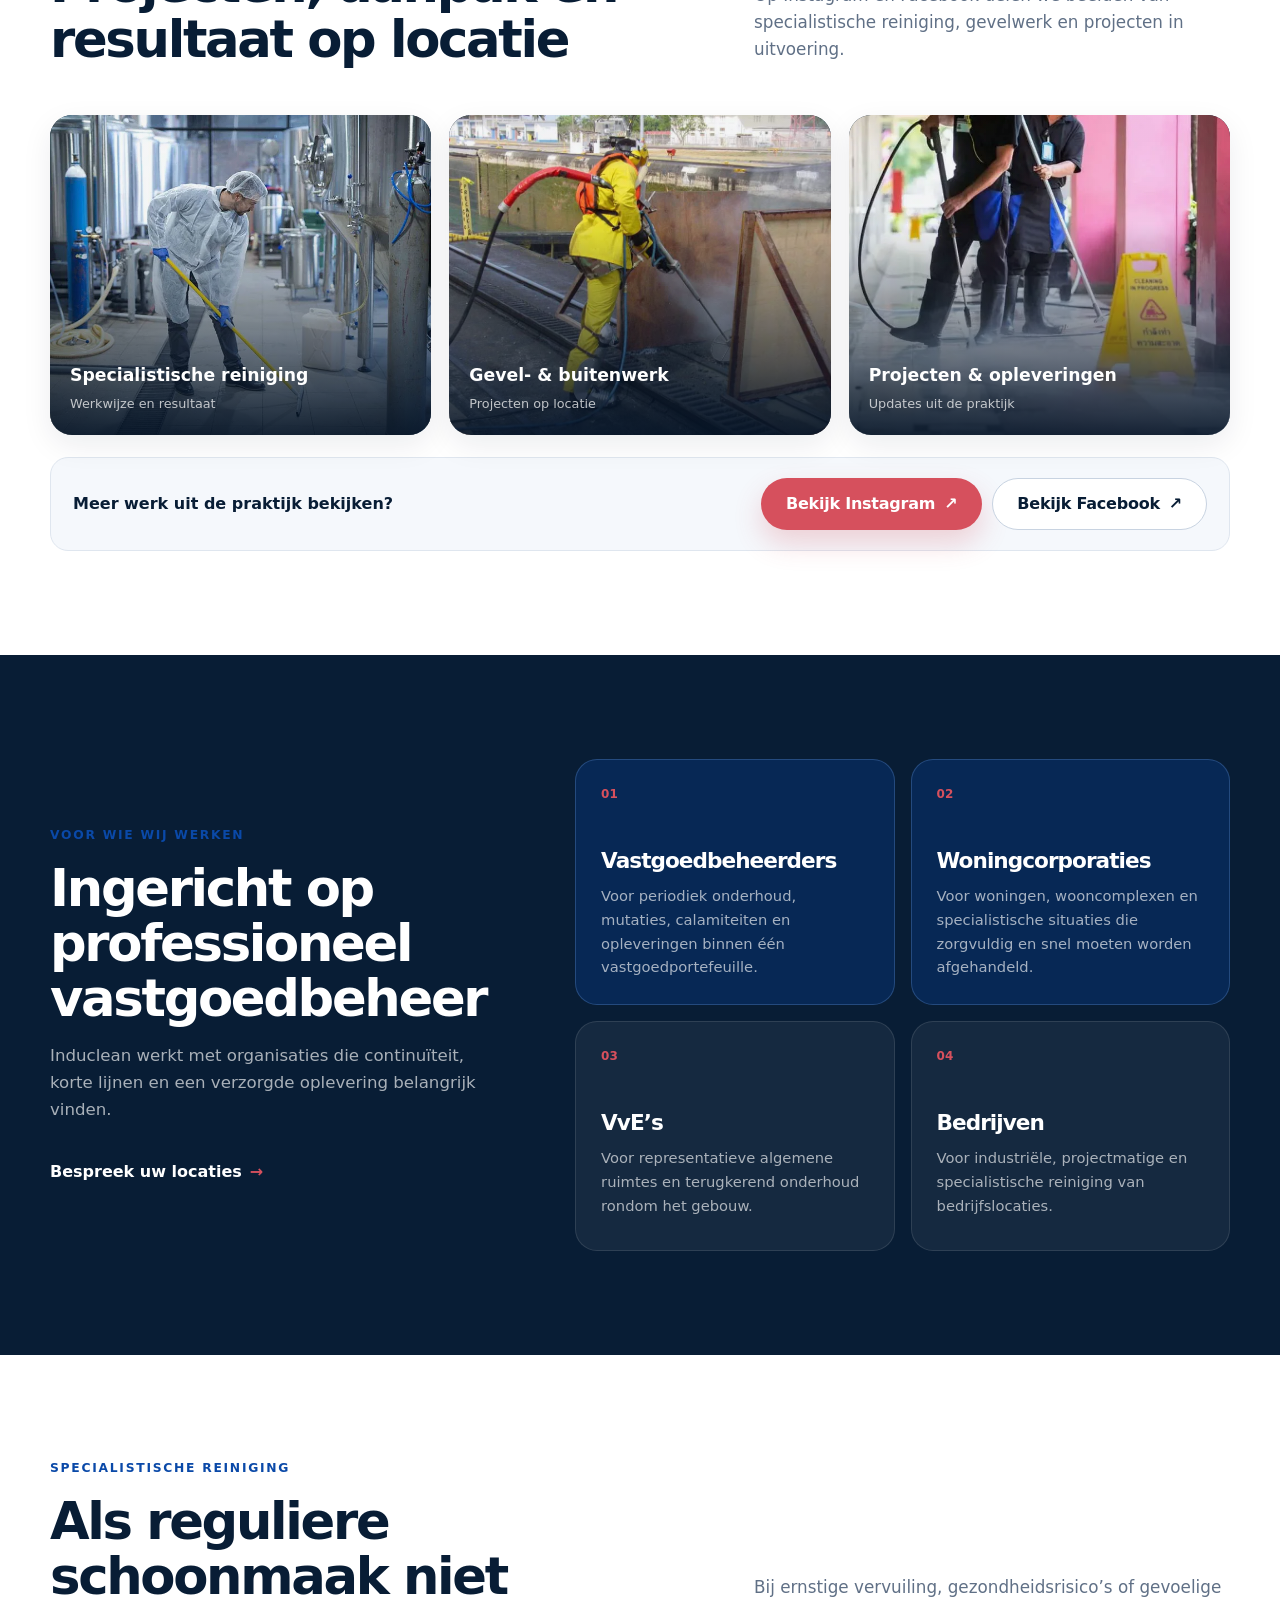
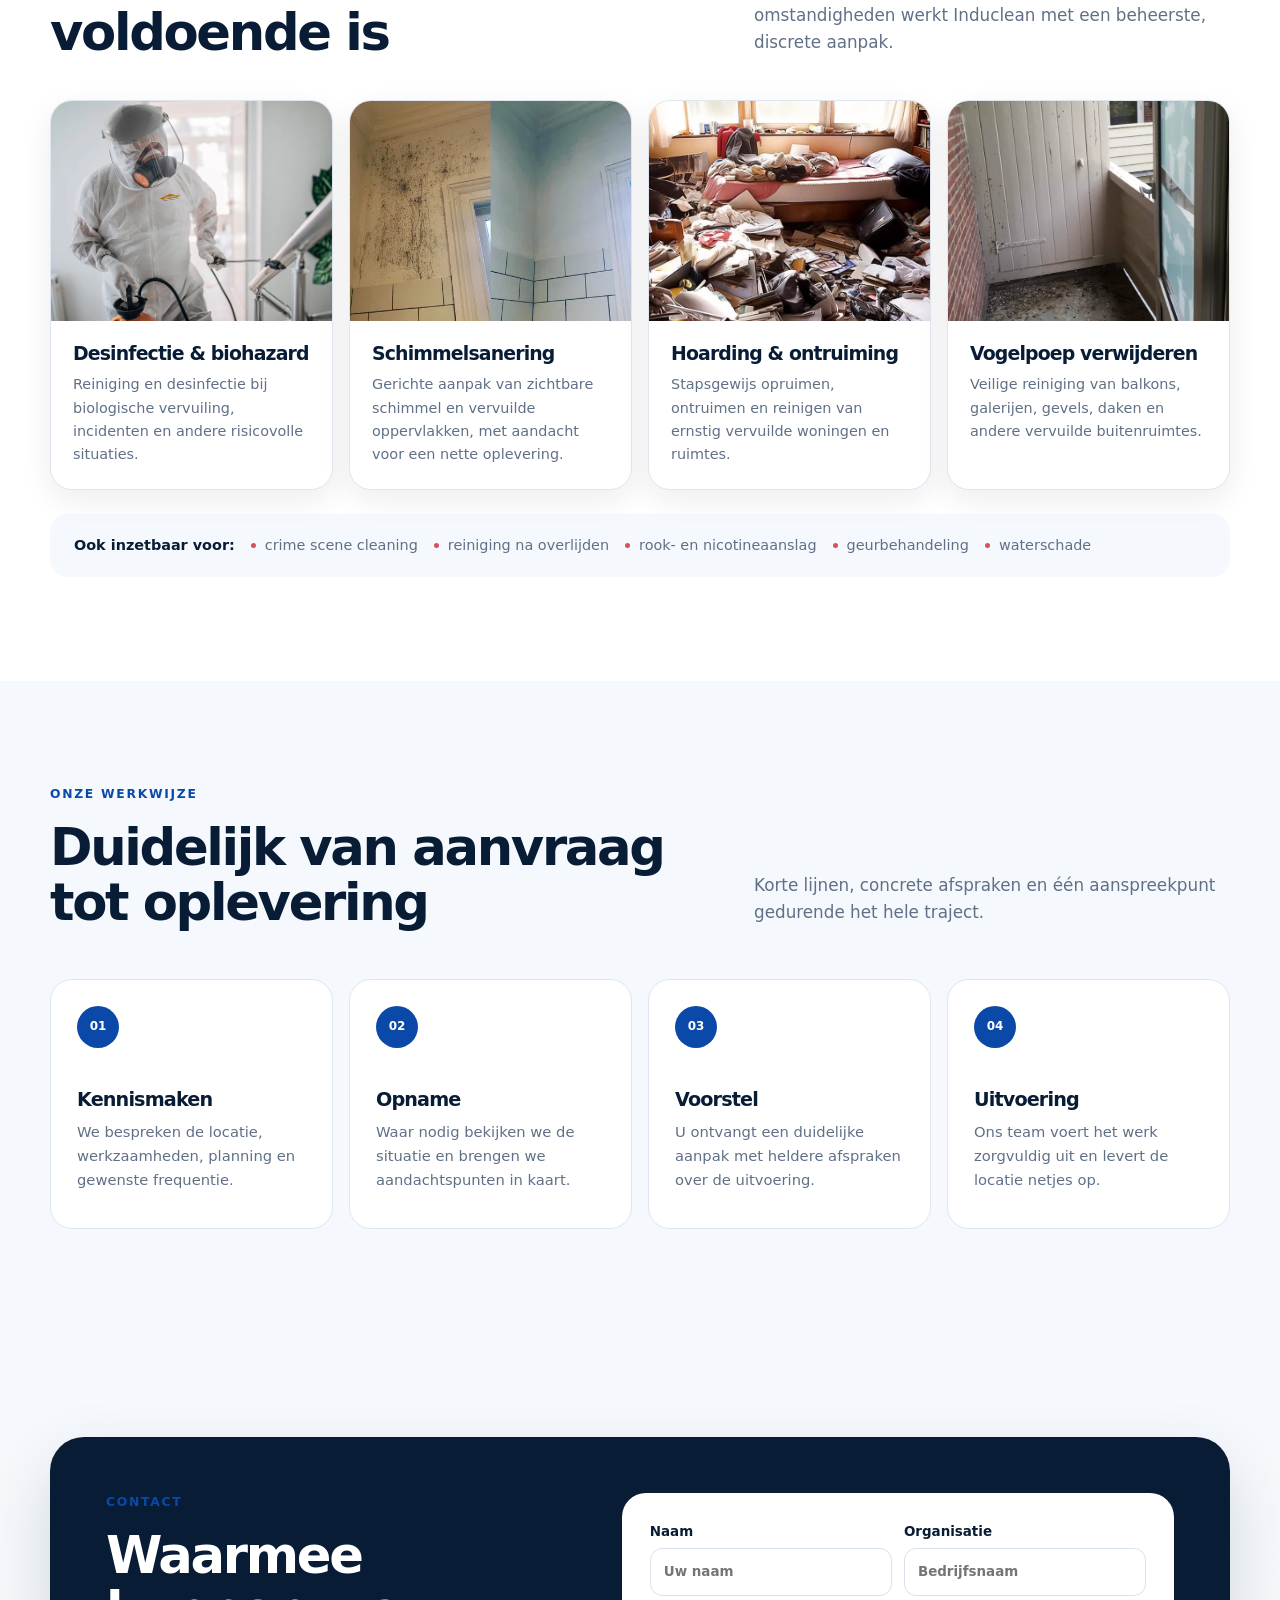
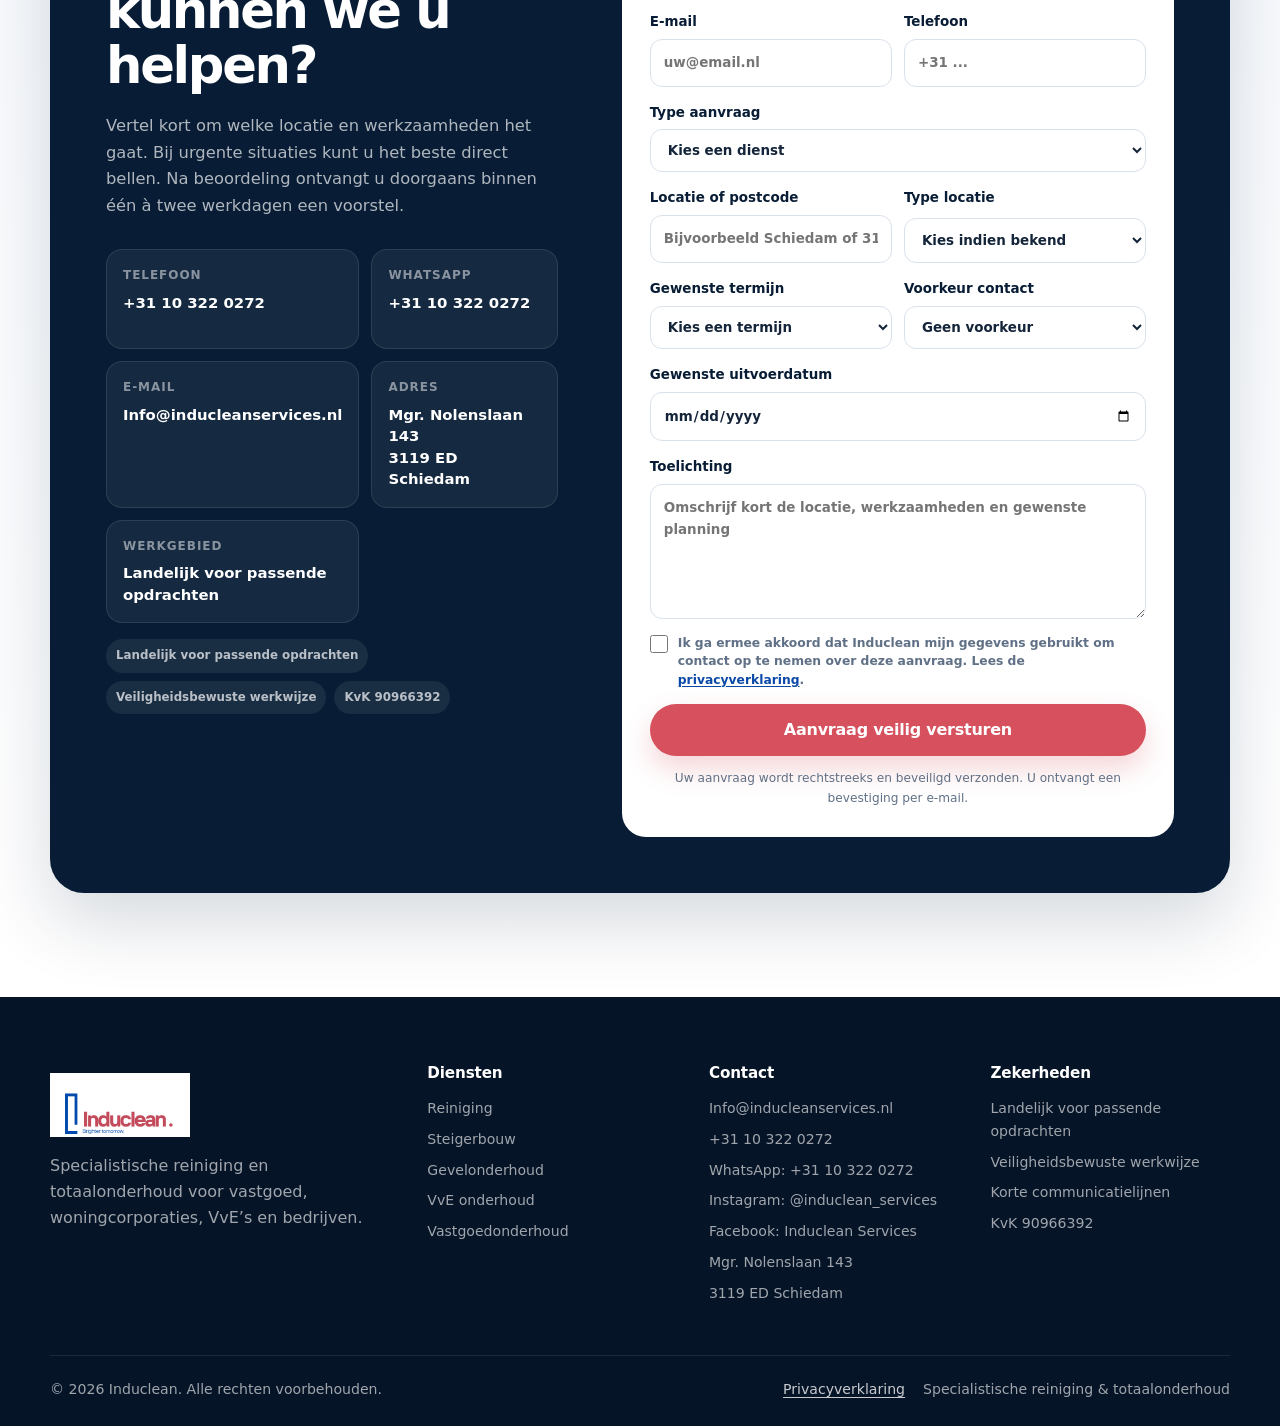
==== commit 8f2c2eb2: "Publiceer Induclean website v8" ====
--- a/index.html
+++ b/index.html
@@ -4,8 +4,22 @@
   <meta charset="utf-8">
   <meta name="viewport" content="width=device-width, initial-scale=1">
   <title>Induclean | Specialistische reiniging & totaalonderhoud</title>
-  <meta name="description" content="Induclean is landelijk inzetbaar voor specialistische reiniging, steigerbouw, gevelonderhoud, VvE onderhoud en vastgoedonderhoud. Voor vastgoedbeheerders, woningcorporaties, VvE's en bedrijven.">
+  <meta name="description" content="Specialistische en industriële reiniging, ontruiming, hoarding en totaalonderhoud voor vastgoed en bedrijven. Landelijk inzetbaar voor passende opdrachten.">
   <meta name="theme-color" content="#083f98">
+  <link rel="canonical" href="https://inducleanservices.nl/">
+  <meta property="og:type" content="website">
+  <meta property="og:locale" content="nl_NL">
+  <meta property="og:site_name" content="Induclean">
+  <meta property="og:title" content="Induclean | Specialistische reiniging & totaalonderhoud">
+  <meta property="og:description" content="Voor vastgoed, bedrijven en specialistische situaties. Landelijk inzetbaar voor passende opdrachten.">
+  <meta property="og:url" content="https://inducleanservices.nl/">
+  <meta property="og:image" content="https://inducleanservices.nl/assets/og-induclean-v7.png">
+  <meta property="og:image:width" content="1200">
+  <meta property="og:image:height" content="630">
+  <meta name="twitter:card" content="summary_large_image">
+  <meta name="twitter:title" content="Induclean | Specialistische reiniging & totaalonderhoud">
+  <meta name="twitter:description" content="Voor vastgoed, bedrijven en specialistische situaties.">
+  <meta name="twitter:image" content="https://inducleanservices.nl/assets/og-induclean-v7.png">
   <link rel="icon" href="assets/induclean-logo.png" type="image/png">
   <link rel="stylesheet" href="styles.css">
   <script type="application/ld+json">
@@ -16,6 +30,10 @@
       "url": "https://inducleanservices.nl/",
       "email": "info@inducleanservices.nl",
       "telephone": "+31103220272",
+      "sameAs": [
+        "https://www.instagram.com/induclean_services/",
+        "https://www.facebook.com/p/Induclean-Services-61555142996797/"
+      ],
       "contactPoint": {
         "@type": "ContactPoint",
         "telephone": "+31103220272",
@@ -38,7 +56,7 @@
 
   <div class="topbar">
     <div class="container topbar-inner">
-      <span>Vanuit Schiedam, landelijk inzetbaar</span>
+      <span>Vanuit Schiedam, landelijk inzetbaar voor passende opdrachten</span>
       <div>
         <a href="mailto:info@inducleanservices.nl">Info@inducleanservices.nl</a>
         <span aria-hidden="true">•</span>
@@ -68,7 +86,7 @@
             <a href="vastgoedonderhoud.html"><span>05</span>Vastgoedonderhoud</a>
           </div>
         </div>
-        <a href="#voor-wie">Voor wie</a>
+        <a href="over-induclean.html">Over Induclean</a>
         <a href="#specialistisch">Specialistisch</a>
         <a href="#werkwijze">Werkwijze</a>
         <a href="#contact">Contact</a>
@@ -82,9 +100,9 @@
       <div class="hero-shape" aria-hidden="true"></div>
       <div class="container hero-grid">
         <div class="hero-content">
-          <p class="eyebrow">Specialistische reiniging & totaalonderhoud</p>
-          <h1 id="hero-title">Eén partner voor een schoon, veilig en verzorgd pand</h1>
-          <p class="hero-copy">Induclean ondersteunt vastgoedbeheerders, woningcorporaties, VvE’s en bedrijven met reiniging, steigerbouw, gevelonderhoud en compleet vastgoedonderhoud. Professioneel georganiseerd, helder afgestemd en landelijk inzetbaar.</p>
+          <p class="eyebrow">Specialistische reiniging & projectmatig onderhoud</p>
+          <h1 id="hero-title">Specialistische reiniging wanneer het echt goed moet</h1>
+          <p class="hero-copy">Induclean ondersteunt vastgoedbeheerders, woningcorporaties en bedrijven met specialistische en industriële reiniging, ontruiming, hoarding, gevelwerk en totaalonderhoud. Praktisch georganiseerd, helder afgestemd en landelijk inzetbaar voor passende opdrachten.</p>
           <div class="hero-actions">
             <a class="btn btn-primary" href="#contact">Vraag een offerte aan</a>
             <a class="btn btn-secondary" href="tel:+31103220272">
@@ -93,8 +111,8 @@
           </div>
           <ul class="hero-points" aria-label="Onze voordelen">
             <li>Vast aanspreekpunt</li>
-            <li>Landelijke uitvoering</li>
-            <li>Ook voor specialistische situaties</li>
+            <li>Landelijk voor passende opdrachten</li>
+            <li>Spoed? Bel direct voor de mogelijkheden</li>
           </ul>
         </div>
 
@@ -102,12 +120,44 @@
           <img src="assets/industrial-cleaning.webp" width="863" height="575" alt="Specialist aan het werk tijdens industriële reiniging">
           <div class="visual-card visual-card-top">
             <strong>5 disciplines</strong>
-            <span>onder één dak</span>
+            <span>voor reiniging & onderhoud</span>
           </div>
           <div class="visual-card visual-card-bottom">
             <span class="status-dot" aria-hidden="true"></span>
-            <strong>Landelijk inzetbaar</strong>
-          </div>
+            <strong>Projectmatig inzetbaar</strong>
+          </div>
+        </div>
+      </div>
+    </section>
+
+    <section class="section campaign-section" aria-labelledby="campaign-title">
+      <div class="container">
+        <div class="section-heading">
+          <div>
+            <p class="eyebrow">Gerichte inzet</p>
+            <h2 id="campaign-title">Direct naar onze specialistische oplossingen</h2>
+          </div>
+          <p>Drie duidelijke routes voor projecten waarbij snelheid, vakkennis en een passende aanpak belangrijk zijn.</p>
+        </div>
+        <div class="campaign-grid">
+          <a class="campaign-card" href="specialistische-reiniging.html">
+            <span>01</span>
+            <h3>Specialistische & urgente reiniging</h3>
+            <p>Voor incidenten, biohazard, ernstige vervuiling en andere situaties die eerst zorgvuldig beoordeeld moeten worden.</p>
+            <strong>Bekijk de mogelijkheden →</strong>
+          </a>
+          <a class="campaign-card" href="ontruiming-hoarding.html">
+            <span>02</span>
+            <h3>Ontruiming & hoarding</h3>
+            <p>Gecontroleerd leegruimen, sorteren en grondig reinigen van woningen, bergingen en ernstig vervuilde ruimtes.</p>
+            <strong>Bekijk de mogelijkheden →</strong>
+          </a>
+          <a class="campaign-card" href="industriele-reiniging.html">
+            <span>03</span>
+            <h3>Industriële reiniging</h3>
+            <p>Projectmatige reiniging van productieomgevingen, werkplaatsen, technische ruimtes en magazijnen.</p>
+            <strong>Bekijk de mogelijkheden →</strong>
+          </a>
         </div>
       </div>
     </section>
@@ -151,10 +201,10 @@
             <div>
               <p class="service-label">Basis & specialistisch</p>
               <h3>Reiniging</h3>
-              <p>Van facilitaire en industriële schoonmaak tot desinfectie, schimmelsanering en specialistische incidentreiniging.</p>
+              <p>Van industriële en projectmatige reiniging tot desinfectie, schimmelsanering en specialistische incidentreiniging.</p>
               <ul>
-                <li>Facilitaire schoonmaak</li>
                 <li>Industriële reiniging</li>
+                <li>Ontruiming en hoarding</li>
                 <li>Desinfectie en sanering</li>
                 <li>Biohazard en calamiteiten</li>
               </ul>
@@ -228,8 +278,8 @@
     <section class="section photo-story" aria-label="Een indruk van onze werkzaamheden">
       <div class="container photo-story-grid">
         <div class="photo-large">
-          <img src="assets/facilitaire-schoonmaak.webp" width="1400" height="788" loading="lazy" alt="Schoon en representatief kantoorinterieur">
-          <div class="photo-caption"><strong>Representatief</strong><span>voor gebruikers en bezoekers</span></div>
+          <img src="assets/facilitaire-schoonmaak.webp" width="1400" height="788" loading="lazy" alt="Professioneel gereinigd zakelijk interieur">
+          <div class="photo-caption"><strong>Zakelijk gereinigd</strong><span>passend bij locatie en gebruik</span></div>
         </div>
         <div class="photo-small-stack">
           <div>
@@ -239,6 +289,41 @@
           <div>
             <img src="assets/hogedrukreiniging.webp" width="809" height="674" loading="lazy" alt="Specialist voert industriële hogedrukreiniging uit">
             <span>Specialistische uitvoering</span>
+          </div>
+        </div>
+      </div>
+    </section>
+
+    <section class="section social-section" aria-labelledby="social-title">
+      <div class="container">
+        <div class="section-heading social-heading">
+          <div>
+            <p class="eyebrow">Volg ons werk</p>
+            <h2 id="social-title">Projecten, aanpak en resultaat op locatie</h2>
+          </div>
+          <p>Op Instagram en Facebook delen we beelden van specialistische reiniging, gevelwerk en projecten in uitvoering.</p>
+        </div>
+
+        <div class="social-projects" aria-label="Onderwerpen die Induclean op sociale media deelt">
+          <a class="social-project-card" href="https://www.instagram.com/induclean_services/" target="_blank" rel="noopener noreferrer" aria-label="Bekijk specialistische reiniging op Instagram (opent in een nieuw venster)">
+            <img src="assets/industrial-cleaning.webp" width="863" height="575" loading="lazy" alt="Specialist tijdens industriële reiniging">
+            <span><strong>Specialistische reiniging</strong><small>Werkwijze en resultaat</small></span>
+          </a>
+          <a class="social-project-card" href="https://www.instagram.com/induclean_services/" target="_blank" rel="noopener noreferrer" aria-label="Bekijk gevel- en buitenwerk op Instagram (opent in een nieuw venster)">
+            <img src="assets/hogedrukreiniging.webp" width="809" height="674" loading="lazy" alt="Hogedrukreiniging tijdens een project">
+            <span><strong>Gevel- &amp; buitenwerk</strong><small>Projecten op locatie</small></span>
+          </a>
+          <a class="social-project-card" href="https://www.facebook.com/p/Induclean-Services-61555142996797/" target="_blank" rel="noopener noreferrer" aria-label="Bekijk projecten en opleveringen op Facebook (opent in een nieuw venster)">
+            <img src="assets/onderhoudsteam.webp" width="768" height="576" loading="lazy" alt="Team aan het werk tijdens een onderhoudsproject">
+            <span><strong>Projecten &amp; opleveringen</strong><small>Updates uit de praktijk</small></span>
+          </a>
+        </div>
+
+        <div class="social-actions">
+          <p>Meer werk uit de praktijk bekijken?</p>
+          <div>
+            <a class="btn btn-primary" href="https://www.instagram.com/induclean_services/" target="_blank" rel="noopener noreferrer">Bekijk Instagram <span aria-hidden="true">↗</span></a>
+            <a class="btn btn-outline" href="https://www.facebook.com/p/Induclean-Services-61555142996797/" target="_blank" rel="noopener noreferrer">Bekijk Facebook <span aria-hidden="true">↗</span></a>
           </div>
         </div>
       </div>
@@ -271,7 +356,7 @@
           <article class="audience-card">
             <span>04</span>
             <h3>Bedrijven</h3>
-            <p>Voor facilitaire schoonmaak, industriële reiniging en onderhoud van bedrijfslocaties.</p>
+            <p>Voor industriële, projectmatige en specialistische reiniging van bedrijfslocaties.</p>
           </article>
         </div>
       </div>
@@ -340,17 +425,17 @@
         <div class="contact-copy">
           <p class="eyebrow">Contact</p>
           <h2>Waarmee kunnen we u helpen?</h2>
-          <p>Vertel kort om welke locatie en werkzaamheden het gaat. We nemen contact met u op om de mogelijkheden en planning te bespreken.</p>
+          <p>Vertel kort om welke locatie en werkzaamheden het gaat. Bij urgente situaties kunt u het beste direct bellen. Na beoordeling ontvangt u doorgaans binnen één à twee werkdagen een voorstel.</p>
           <div class="contact-details">
             <a href="tel:+31103220272"><span>Telefoon</span><strong>+31 10 322 0272</strong></a>
             <a href="https://wa.me/31103220272?text=Goedendag%20Induclean%2C%20ik%20neem%20contact%20op%20via%20de%20website%20en%20wil%20graag%20informatie%20over%20jullie%20diensten." target="_blank" rel="noopener noreferrer"><span>WhatsApp</span><strong>+31 10 322 0272</strong></a>
             <a href="mailto:info@inducleanservices.nl"><span>E-mail</span><strong>Info@inducleanservices.nl</strong></a>
             <div><span>Adres</span><strong>Mgr. Nolenslaan 143<br>3119 ED Schiedam</strong></div>
-            <div><span>Werkgebied</span><strong>Heel Nederland</strong></div>
-          </div>
-          <div class="certification-line">
-            <span>VCA gecertificeerd</span>
-            <span>SIR gecertificeerd</span>
+            <div><span>Werkgebied</span><strong>Landelijk voor passende opdrachten</strong></div>
+          </div>
+          <div class="trust-line">
+            <span>Landelijk voor passende opdrachten</span>
+            <span>Veiligheidsbewuste werkwijze</span>
             <span>KvK 90966392</span>
           </div>
         </div>
@@ -358,9 +443,20 @@
         <form class="contact-form" id="contact-form" action="https://formsubmit.co/info@inducleanservices.nl" method="POST">
           <input type="hidden" name="_subject" value="Nieuwe websiteaanvraag voor Induclean">
           <input type="hidden" name="_template" value="table">
-          <input type="hidden" name="_next" value="https://blauwtjegelopen.github.io/inducleanservices-demo/bedankt.html">
-          <input type="hidden" name="_url" value="https://blauwtjegelopen.github.io/inducleanservices-demo/">
+          <input type="hidden" name="_next" value="https://inducleanservices.nl/bedankt.html">
+          <input type="hidden" name="_url" value="https://inducleanservices.nl/">
           <input type="hidden" name="_autoresponse" value="Bedankt voor uw aanvraag bij Induclean. Wij hebben uw bericht ontvangen en nemen contact met u op om de werkzaamheden en planning te bespreken.">
+          <input type="hidden" name="lead_id" value="">
+          <input type="hidden" name="landingspagina" value="">
+          <input type="hidden" name="verwijzer" value="">
+          <input type="hidden" name="utm_source" value="">
+          <input type="hidden" name="utm_medium" value="">
+          <input type="hidden" name="utm_campaign" value="">
+          <input type="hidden" name="utm_term" value="">
+          <input type="hidden" name="utm_content" value="">
+          <input type="hidden" name="gclid" value="">
+          <input type="hidden" name="gbraid" value="">
+          <input type="hidden" name="wbraid" value="">
           <label class="hp-field" aria-hidden="true">Laat dit veld leeg
             <input type="text" name="_honey" tabindex="-1" autocomplete="off">
           </label>
@@ -383,17 +479,55 @@
           <label>Type aanvraag
             <select name="dienst" required>
               <option value="" selected disabled>Kies een dienst</option>
-              <option>Reiniging</option>
+              <option>Specialistische / urgente reiniging</option>
+              <option>Ontruiming en hoarding</option>
+              <option>Industriële reiniging</option>
               <option>Steigerbouw</option>
               <option>Gevelonderhoud</option>
               <option>VvE onderhoud</option>
               <option>Vastgoedonderhoud</option>
-              <option>Specialistische reiniging / calamiteit</option>
+              <option>Schimmel, desinfectie of sanering</option>
+              <option>Andere reinigingsvraag</option>
               <option>Anders</option>
             </select>
           </label>
-          <label>Locatie of postcode
-            <input type="text" name="locatie" autocomplete="postal-code" placeholder="Bijvoorbeeld Schiedam of 3119 ED">
+          <div class="form-row">
+            <label>Locatie of postcode
+              <input type="text" name="locatie" autocomplete="postal-code" placeholder="Bijvoorbeeld Schiedam of 3119 ED">
+            </label>
+            <label>Type locatie
+              <select name="locatie_type">
+                <option value="" selected>Kies indien bekend</option>
+                <option>Woning</option>
+                <option>Bedrijfspand</option>
+                <option>Industriële of technische locatie</option>
+                <option>Appartementencomplex</option>
+                <option>Gevel of buitenruimte</option>
+                <option>Anders</option>
+              </select>
+            </label>
+          </div>
+          <div class="form-row">
+            <label>Gewenste termijn
+              <select name="spoed">
+                <option value="" selected>Kies een termijn</option>
+                <option>Geen spoed</option>
+                <option>Zo snel mogelijk</option>
+                <option>Vandaag beoordelen</option>
+                <option>Ik wil overleggen</option>
+              </select>
+            </label>
+            <label>Voorkeur contact
+              <select name="contactvoorkeur">
+                <option value="" selected>Geen voorkeur</option>
+                <option>Telefonisch</option>
+                <option>E-mail</option>
+                <option>WhatsApp</option>
+              </select>
+            </label>
+          </div>
+          <label>Gewenste uitvoerdatum
+            <input type="date" name="gewenste_uitvoerdatum">
           </label>
           <label>Toelichting
             <textarea name="bericht" rows="5" placeholder="Omschrijf kort de locatie, werkzaamheden en gewenste planning" required></textarea>
@@ -430,14 +564,16 @@
         <a href="mailto:info@inducleanservices.nl">Info@inducleanservices.nl</a>
         <a href="tel:+31103220272">+31 10 322 0272</a>
         <a href="https://wa.me/31103220272?text=Goedendag%20Induclean%2C%20ik%20neem%20contact%20op%20via%20de%20website%20en%20wil%20graag%20informatie%20over%20jullie%20diensten." target="_blank" rel="noopener noreferrer">WhatsApp: +31 10 322 0272</a>
+        <a href="https://www.instagram.com/induclean_services/" target="_blank" rel="noopener noreferrer">Instagram: @induclean_services</a>
+        <a href="https://www.facebook.com/p/Induclean-Services-61555142996797/" target="_blank" rel="noopener noreferrer">Facebook: Induclean Services</a>
         <span>Mgr. Nolenslaan 143</span>
         <span>3119 ED Schiedam</span>
       </div>
       <div>
         <h3>Zekerheden</h3>
-        <span>Landelijk inzetbaar</span>
-        <span>VCA gecertificeerd</span>
-        <span>SIR gecertificeerd</span>
+        <span>Landelijk voor passende opdrachten</span>
+        <span>Veiligheidsbewuste werkwijze</span>
+        <span>Korte communicatielijnen</span>
         <span>KvK 90966392</span>
       </div>
     </div>
--- a/styles.css
+++ b/styles.css
@@ -360,6 +360,33 @@
 .service-nav a:hover { color: var(--blue); background: var(--surface); }
 .service-nav span { color: var(--red); font-size: 0.72rem; }
 
+.campaign-section { background: var(--surface); }
+.campaign-grid { display: grid; grid-template-columns: repeat(3, 1fr); gap: 18px; }
+.campaign-card {
+  min-height: 310px;
+  padding: 30px;
+  display: flex;
+  flex-direction: column;
+  border: 1px solid var(--line);
+  border-radius: var(--radius);
+  background: var(--white);
+  box-shadow: 0 7px 22px rgba(8, 29, 53, 0.04);
+  transition: transform 180ms ease, border-color 180ms ease, box-shadow 180ms ease;
+}
+.campaign-card:hover { transform: translateY(-4px); border-color: rgba(10,73,168,0.34); box-shadow: var(--shadow-sm); }
+.campaign-card:focus-visible { outline: 3px solid rgba(10,73,168,0.35); outline-offset: 4px; }
+.campaign-card > span { color: var(--red); font-size: 0.74rem; font-weight: 900; }
+.campaign-card h3 { margin: 42px 0 14px; font-size: 1.45rem; }
+.campaign-card p { margin: 0; color: var(--muted); }
+.campaign-card strong { margin-top: auto; padding-top: 26px; color: var(--blue); font-size: 0.9rem; }
+
+.team-section { background: var(--surface); }
+.team-grid { display: grid; grid-template-columns: repeat(2, 1fr); gap: 18px; }
+.team-card { padding: clamp(28px, 4vw, 44px); border: 1px solid var(--line); border-radius: var(--radius); background: var(--white); box-shadow: var(--shadow-sm); }
+.team-card > span { color: var(--red); font-size: 0.74rem; font-weight: 900; letter-spacing: 0.1em; text-transform: uppercase; }
+.team-card h3 { margin: 18px 0; font-size: clamp(1.8rem, 4vw, 2.7rem); }
+.team-card p { color: var(--muted); }
+
 .intro-section { background: var(--white); }
 .intro-grid { display: grid; grid-template-columns: 0.95fr 1.05fr; gap: clamp(44px, 8vw, 110px); align-items: start; }
 .intro-copy p { margin: 0; color: var(--muted); font-size: 1.08rem; }
@@ -442,6 +469,25 @@
 .photo-caption strong, .photo-caption span { position: static; display: block; padding: 0; border: 0; background: transparent; backdrop-filter: none; }
 .photo-caption strong { font-size: 1.05rem; }
 .photo-caption span { color: rgba(255,255,255,0.72); font-weight: 500; }
+
+.social-section { background: var(--white); }
+.social-heading { align-items: end; }
+.social-projects { display: grid; grid-template-columns: repeat(3, 1fr); gap: 18px; }
+.social-project-card { position: relative; min-height: 320px; overflow: hidden; border-radius: 22px; color: var(--white); background: var(--navy); box-shadow: var(--shadow-sm); }
+.social-project-card::after { content: ""; position: absolute; inset: 0; background: linear-gradient(180deg, rgba(5,20,39,0.04) 34%, rgba(5,20,39,0.92) 100%); transition: background 180ms ease; }
+.social-project-card img { width: 100%; height: 100%; object-fit: cover; transition: transform 240ms ease; }
+.social-project-card > span { position: absolute; right: 20px; bottom: 20px; left: 20px; z-index: 1; }
+.social-project-card strong, .social-project-card small { display: block; }
+.social-project-card strong { font-size: 1.08rem; }
+.social-project-card small { margin-top: 4px; color: rgba(255,255,255,0.72); font-size: 0.8rem; }
+.social-project-card:hover img { transform: scale(1.025); }
+.social-project-card:hover::after { background: linear-gradient(180deg, rgba(5,20,39,0.02) 28%, rgba(5,20,39,0.96) 100%); }
+.social-project-card:focus-visible { outline: 4px solid rgba(10,73,168,0.25); outline-offset: 4px; }
+.social-actions { margin-top: 22px; padding: 20px 22px; display: flex; align-items: center; justify-content: space-between; gap: 20px; border: 1px solid var(--line); border-radius: 18px; background: var(--surface); }
+.social-actions p { margin: 0; color: var(--navy); font-weight: 800; }
+.social-actions > div { display: flex; flex-wrap: wrap; gap: 10px; }
+.btn-outline { border: 1px solid #c8d3e1; color: var(--navy); background: var(--white); }
+.btn-outline:hover { border-color: var(--blue); color: var(--blue); }
 
 .audience-section { overflow: hidden; color: rgba(255,255,255,0.76); background: var(--navy); }
 .audience-layout { display: grid; grid-template-columns: 0.82fr 1.18fr; gap: 70px; align-items: center; }
@@ -489,8 +535,8 @@
 .contact-details span { color: rgba(255,255,255,0.5); font-size: 0.75rem; font-weight: 750; text-transform: uppercase; letter-spacing: 0.08em; }
 .contact-details strong { margin-top: 7px; color: var(--white); font-size: 0.93rem; line-height: 1.45; }
 .contact-details a:hover { border-color: rgba(255,255,255,0.25); }
-.certification-line { margin-top: 16px; display: flex; flex-wrap: wrap; gap: 8px; }
-.certification-line span { padding: 7px 10px; border-radius: 999px; color: rgba(255,255,255,0.7); background: rgba(255,255,255,0.07); font-size: 0.74rem; font-weight: 700; }
+.trust-line { margin-top: 16px; display: flex; flex-wrap: wrap; gap: 8px; }
+.trust-line span { padding: 7px 10px; border-radius: 999px; color: rgba(255,255,255,0.7); background: rgba(255,255,255,0.07); font-size: 0.74rem; font-weight: 700; }
 
 .contact-form { padding: 28px; display: grid; gap: 15px; border-radius: 24px; color: var(--ink); background: var(--white); }
 .form-row { display: grid; grid-template-columns: repeat(2, 1fr); gap: 12px; }
@@ -649,6 +695,8 @@
   .nav-links .nav-dropdown-menu a { padding: 10px 12px; }
   .hero { min-height: auto; }
   .hero-grid, .intro-grid, .audience-layout, .contact-card { grid-template-columns: 1fr; }
+  .campaign-grid { grid-template-columns: 1fr; }
+  .team-grid { grid-template-columns: 1fr; }
   .hero-grid { gap: 52px; }
   .hero-content { max-width: 760px; }
   .hero-visual { min-height: 500px; }
@@ -656,6 +704,7 @@
   .service-nav a { min-height: 72px; border-bottom: 1px solid var(--line); }
   .service-nav a:nth-child(4) { border-left: 1px solid var(--line); }
   .services-grid { grid-template-columns: repeat(2, 1fr); }
+  .social-project-card { min-height: 270px; }
   .service-card, .service-card:nth-child(4), .service-card:nth-child(5) { grid-column: auto; }
   .service-card:last-child { grid-column: span 2; }
   .photo-story-grid { min-height: 520px; grid-template-columns: 1.1fr 0.9fr; }
@@ -700,6 +749,10 @@
   .photo-small-stack > div { height: 230px; }
   .photo-small-stack span { left: 10px; right: 10px; bottom: 10px; padding: 10px; font-size: 0.74rem; }
   .photo-caption { left: 16px; bottom: 16px; }
+  .social-projects { grid-template-columns: 1fr; }
+  .social-project-card { min-height: 260px; }
+  .social-actions { align-items: flex-start; flex-direction: column; }
+  .social-actions > div, .social-actions .btn { width: 100%; }
   .audience-card { min-height: 210px; }
   .specialist-card img { height: 230px; }
   .specialist-note { align-items: flex-start; flex-direction: column; }
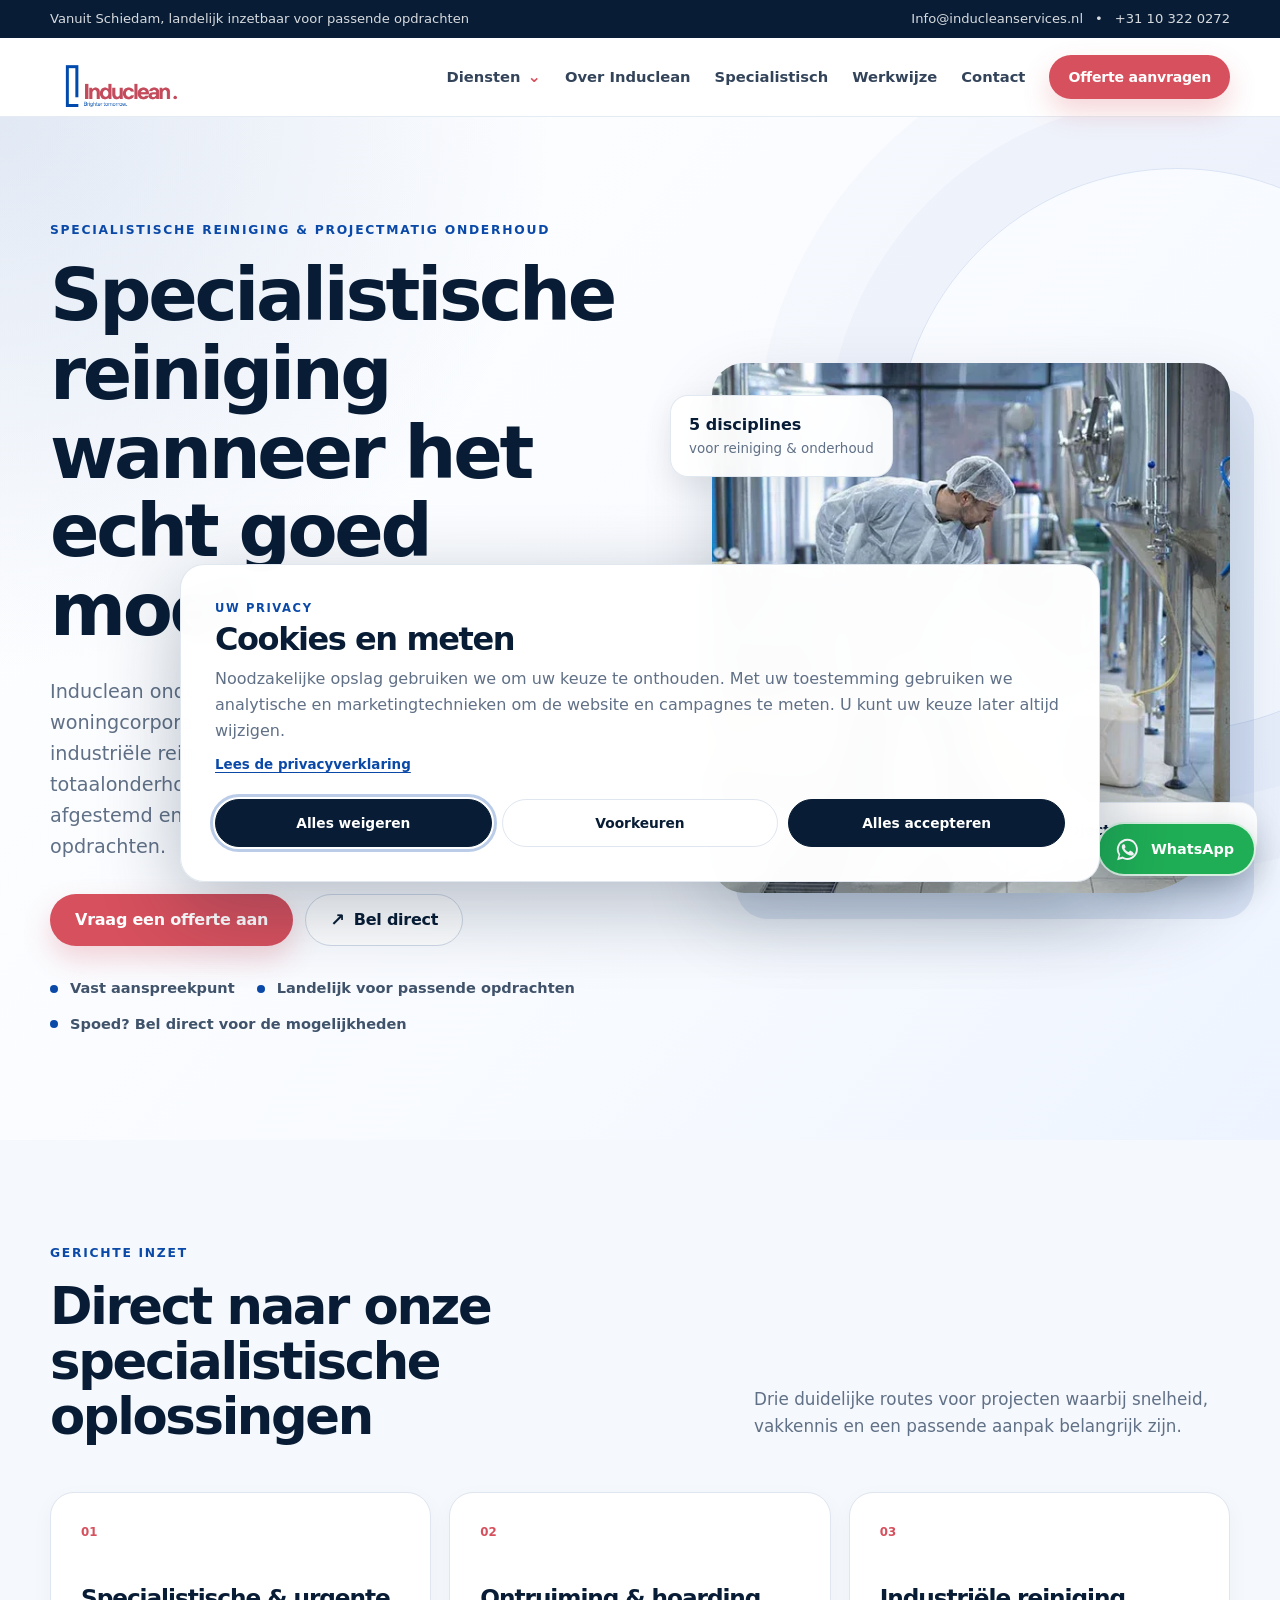
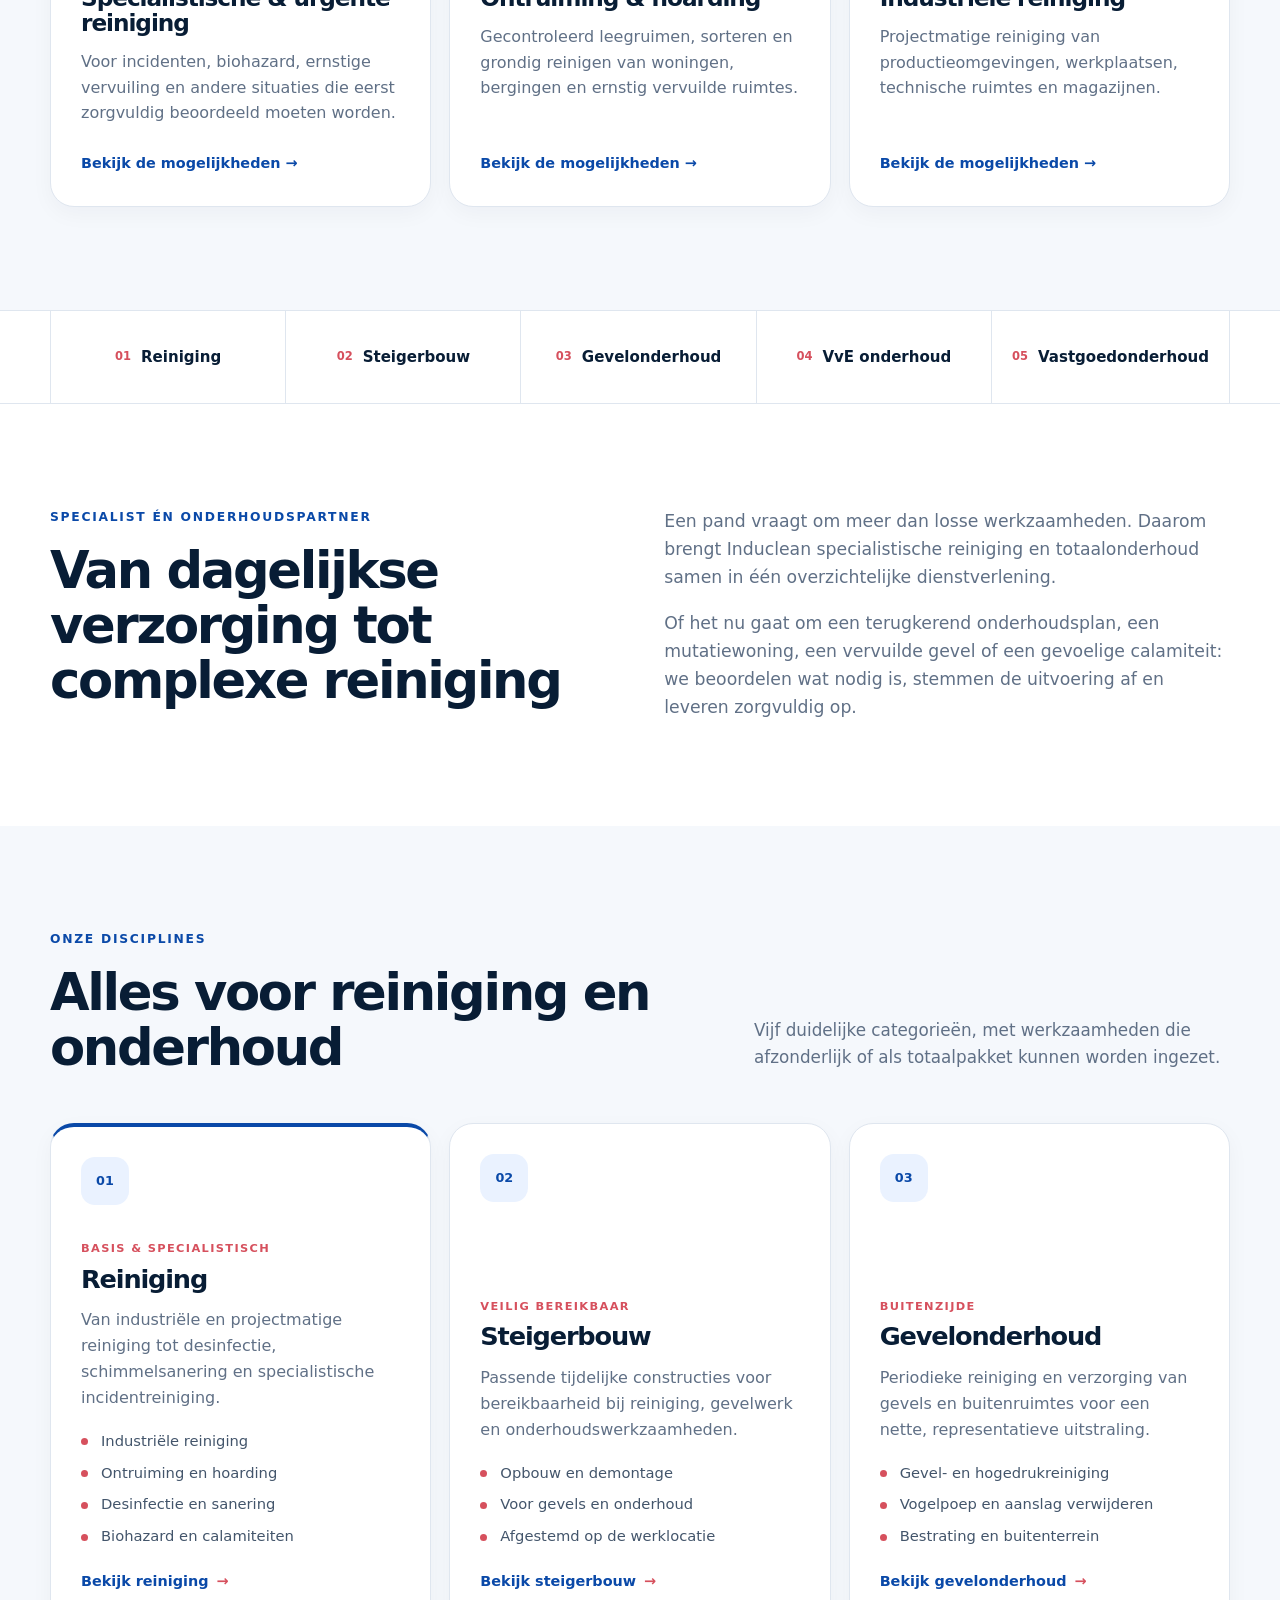
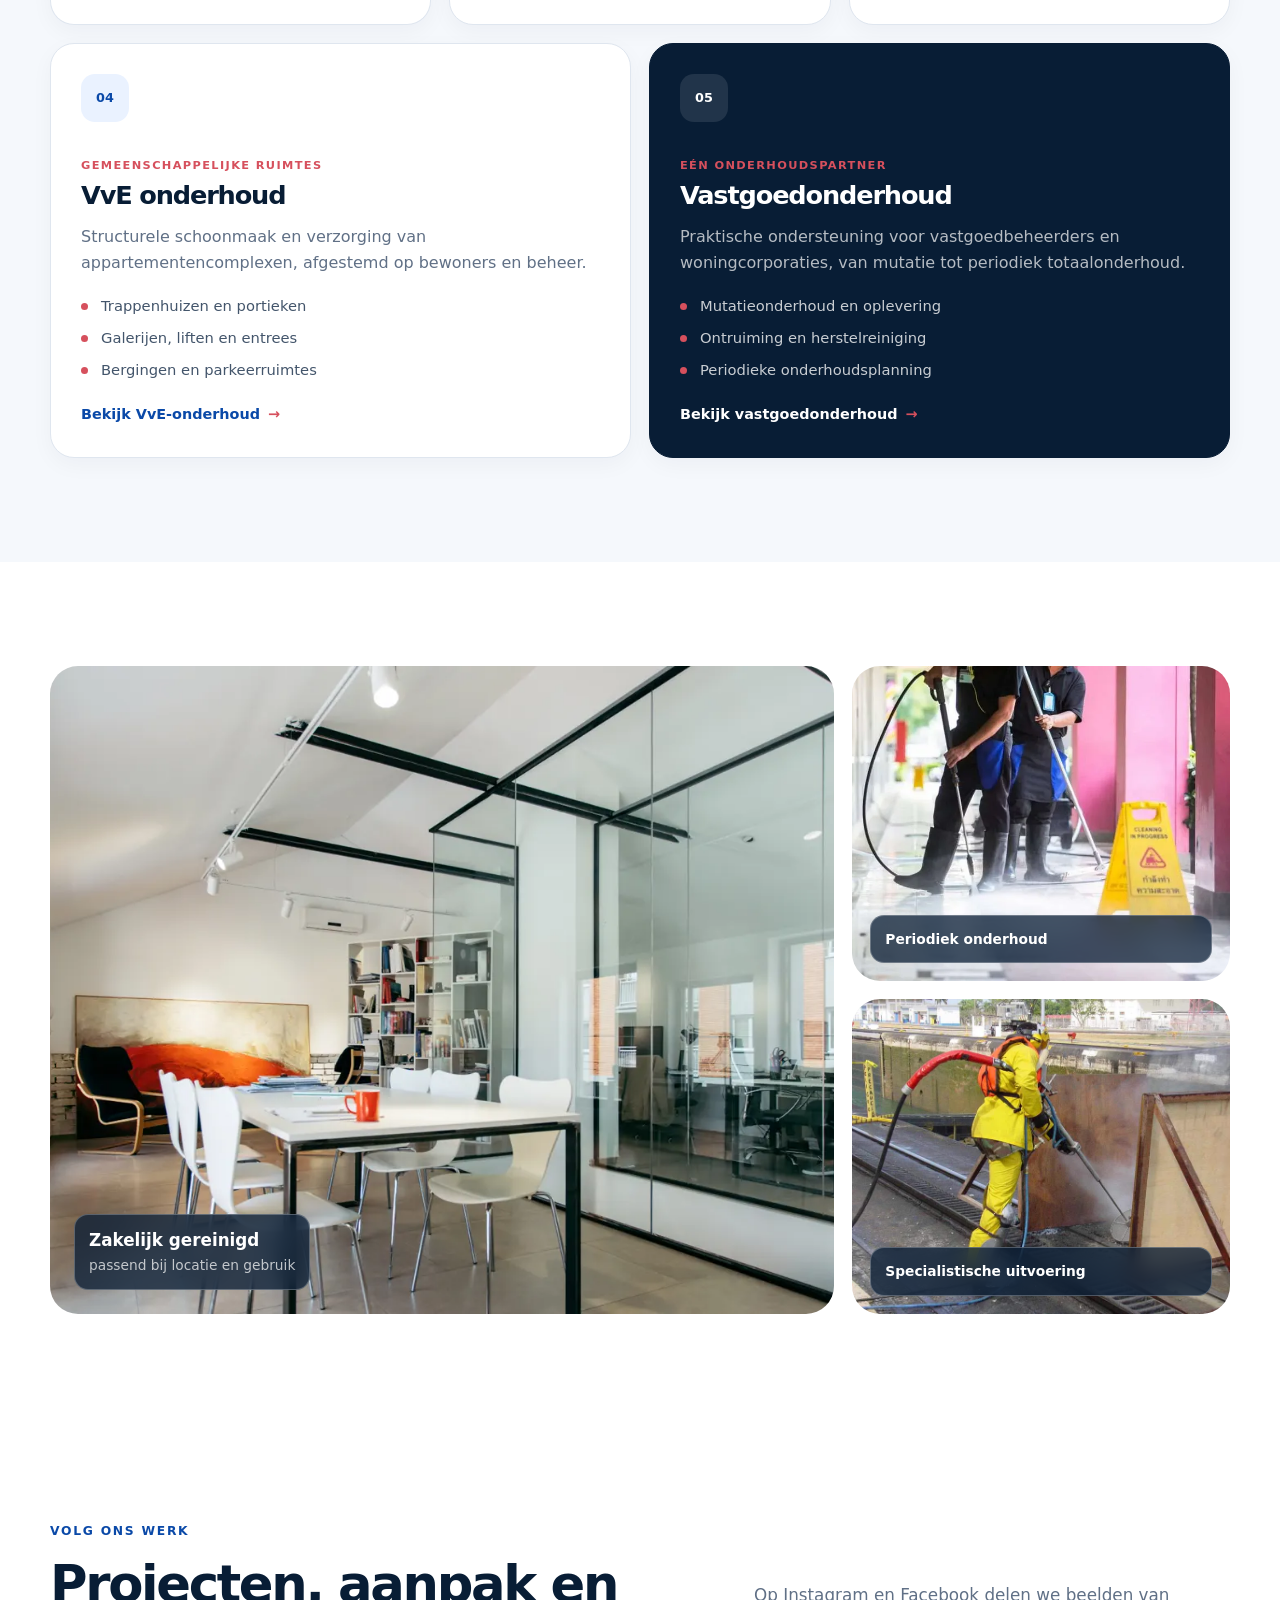
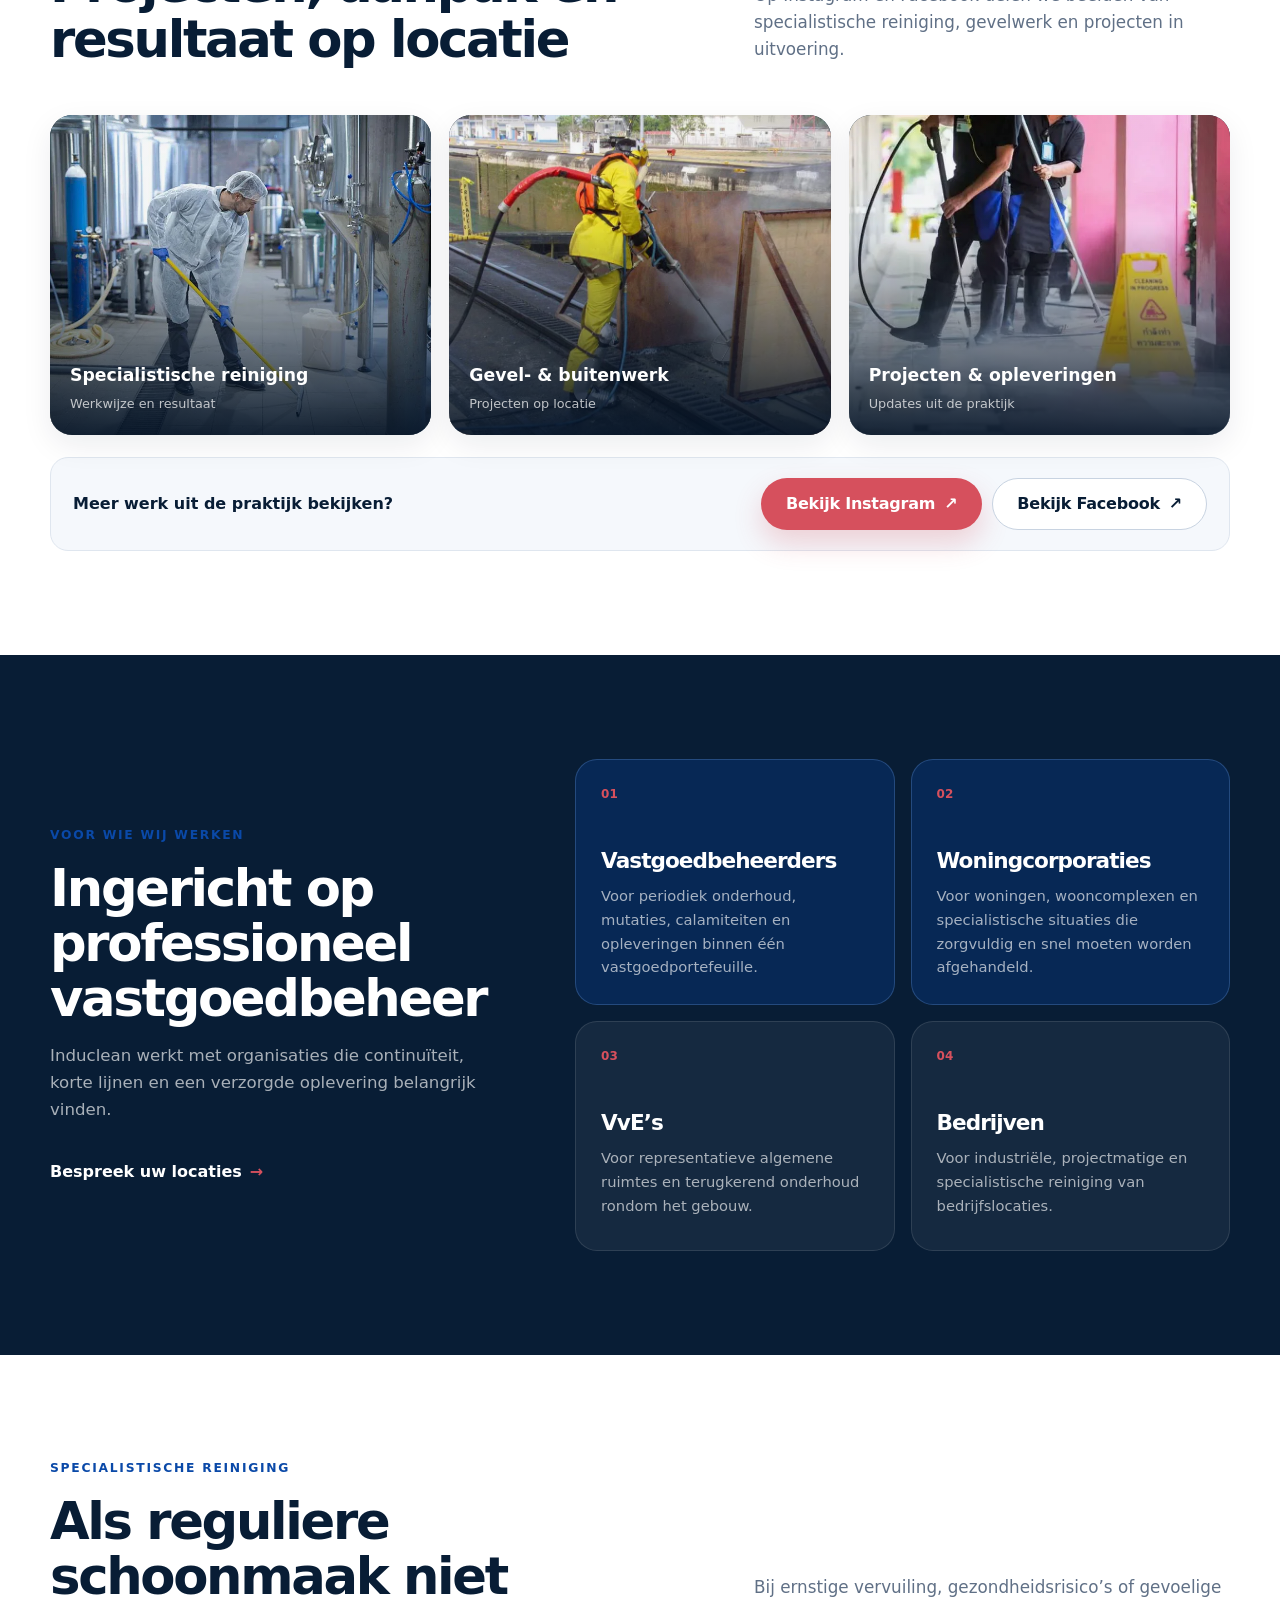
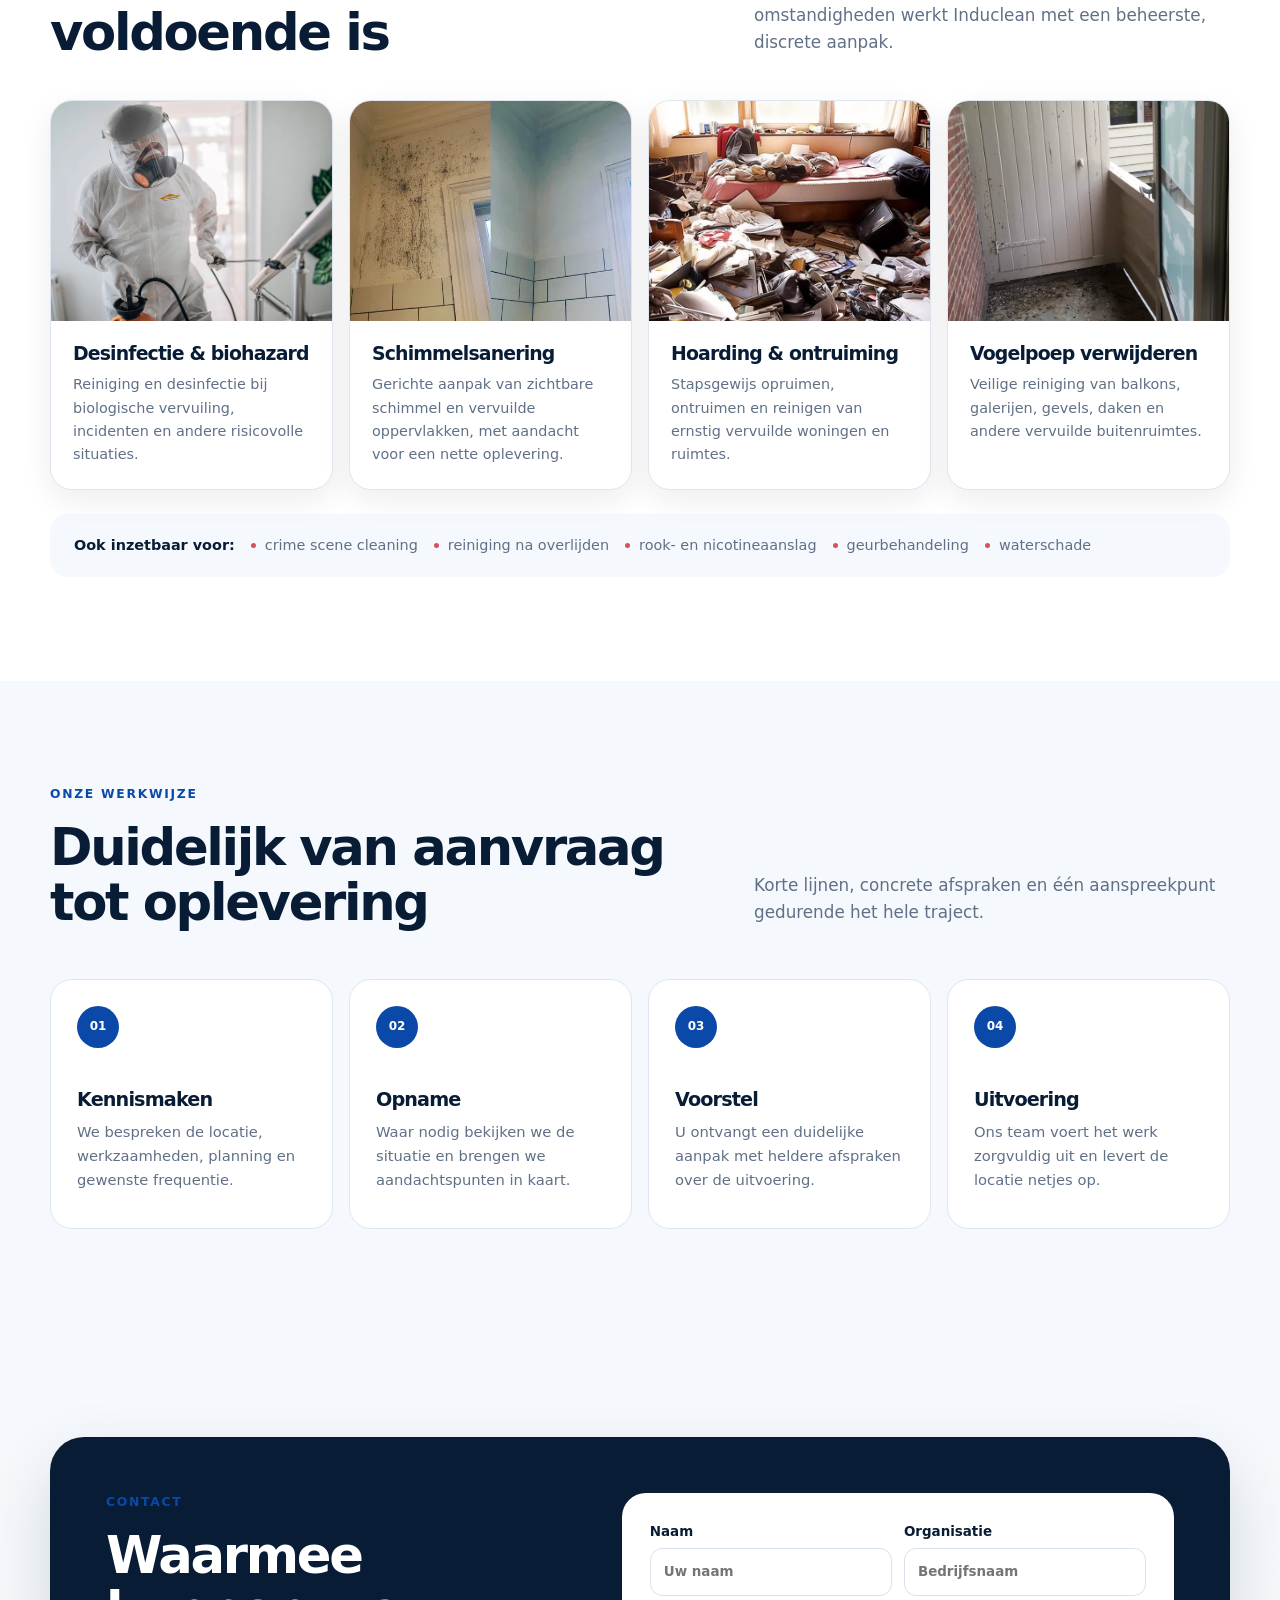
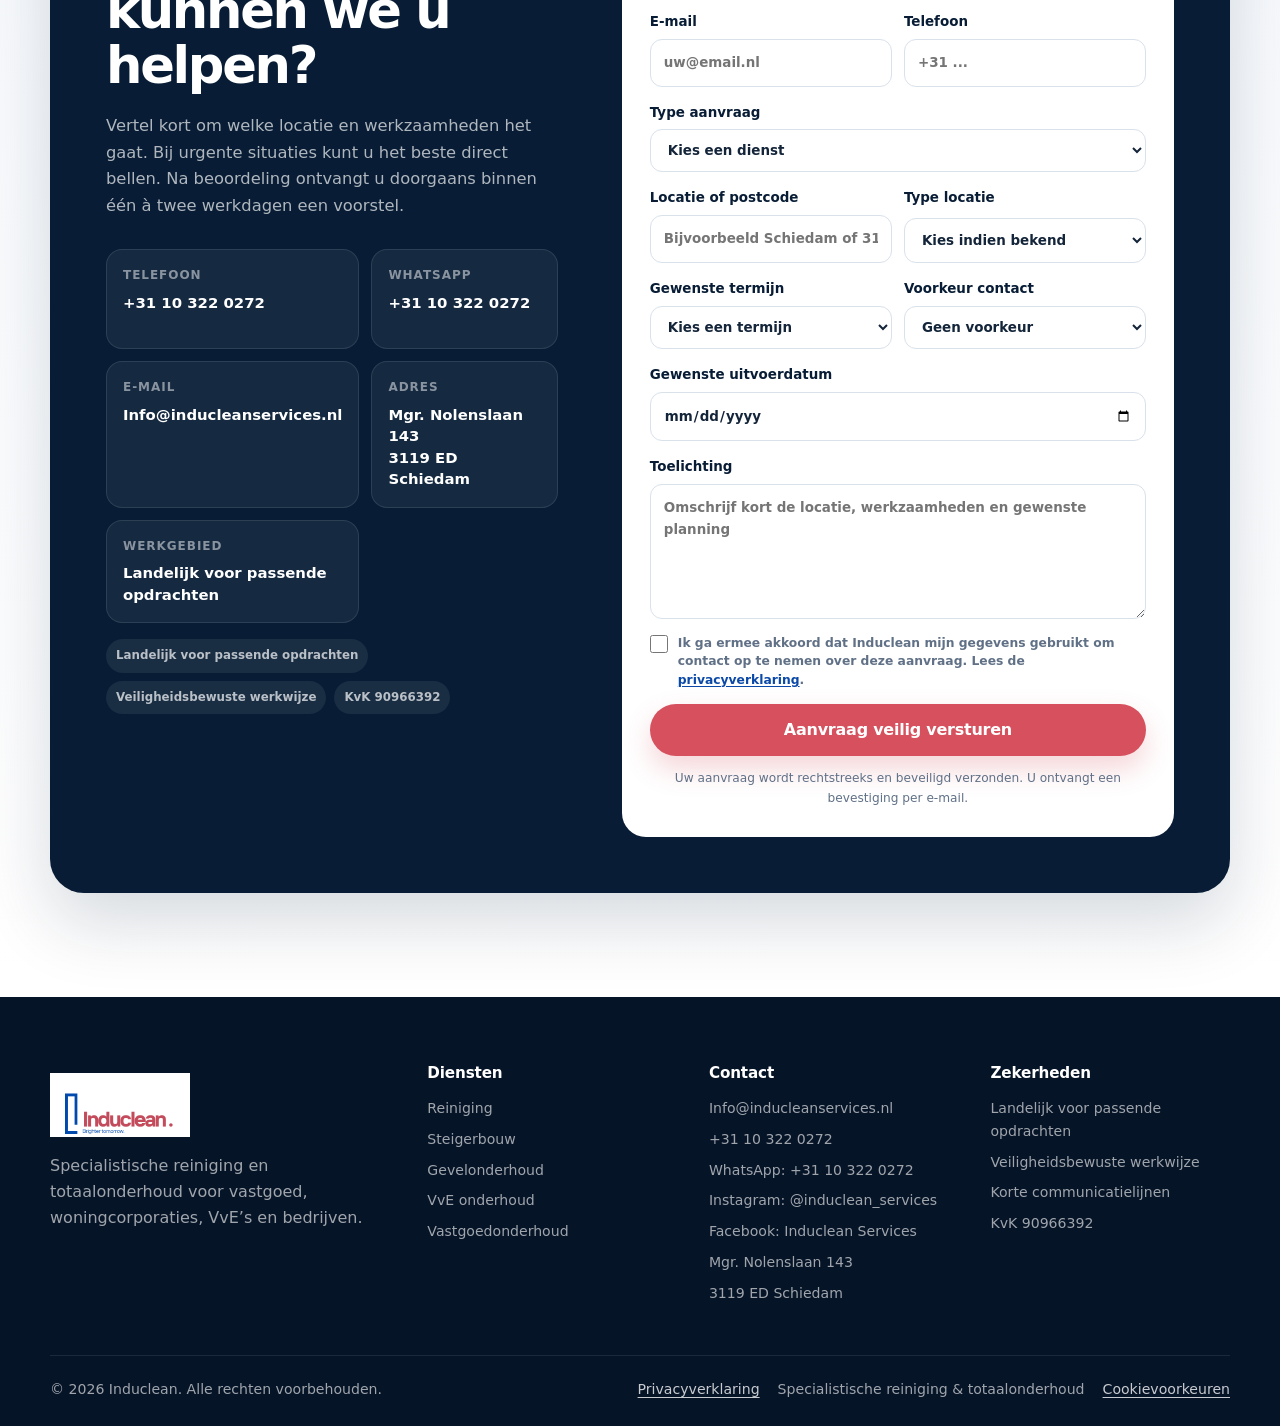
==== commit a95e1ef3: "Behoud live formulier en cookietoestemming" ====
--- a/index.html
+++ b/index.html
@@ -1,6 +1,14 @@
 <!doctype html>
 <html lang="nl">
 <head>
+  <script src="consent.js"></script>
+  <!-- Google Tag Manager -->
+  <script>(function(w,d,s,l,i){w[l]=w[l]||[];w[l].push({'gtm.start':
+  new Date().getTime(),event:'gtm.js'});var f=d.getElementsByTagName(s)[0],
+  j=d.createElement(s),dl=l!='dataLayer'?'&l='+l:'';j.async=true;j.src=
+  'https://www.googletagmanager.com/gtm.js?id='+i+dl;f.parentNode.insertBefore(j,f);
+  })(window,document,'script','dataLayer','GTM-NDWP36CN');</script>
+  <!-- End Google Tag Manager -->
   <meta charset="utf-8">
   <meta name="viewport" content="width=device-width, initial-scale=1">
   <title>Induclean | Specialistische reiniging & totaalonderhoud</title>
@@ -52,6 +60,9 @@
   </script>
 </head>
 <body>
+  <!-- Google Tag Manager (noscript) -->
+  <noscript><iframe src="https://www.googletagmanager.com/ns.html?id=GTM-NDWP36CN" height="0" width="0" style="display:none;visibility:hidden"></iframe></noscript>
+  <!-- End Google Tag Manager (noscript) -->
   <a class="skip-link" href="#main">Ga naar de inhoud</a>
 
   <div class="topbar">
@@ -440,12 +451,8 @@
           </div>
         </div>
 
-        <form class="contact-form" id="contact-form" action="https://formsubmit.co/info@inducleanservices.nl" method="POST">
-          <input type="hidden" name="_subject" value="Nieuwe websiteaanvraag voor Induclean">
-          <input type="hidden" name="_template" value="table">
-          <input type="hidden" name="_next" value="https://inducleanservices.nl/bedankt.html">
-          <input type="hidden" name="_url" value="https://inducleanservices.nl/">
-          <input type="hidden" name="_autoresponse" value="Bedankt voor uw aanvraag bij Induclean. Wij hebben uw bericht ontvangen en nemen contact met u op om de werkzaamheden en planning te bespreken.">
+        <form class="contact-form" id="contact-form" action="contact.php" method="POST">
+          <input type="hidden" name="form_key" value="induclean-contact-2026">
           <input type="hidden" name="lead_id" value="">
           <input type="hidden" name="landingspagina" value="">
           <input type="hidden" name="verwijzer" value="">
--- a/styles.css
+++ b/styles.css
@@ -547,6 +547,7 @@
 .contact-form .btn { width: 100%; border: 0; }
 .contact-form .btn:disabled { cursor: wait; opacity: 0.72; }
 .form-note { margin: -2px 0 0; color: var(--muted); font-size: 0.76rem; text-align: center; }
+.form-note.is-error { color: #b42318; font-weight: 750; }
 .hp-field { display: none !important; }
 .contact-form .privacy-check { display: flex; grid-template-columns: none; align-items: flex-start; gap: 10px; color: var(--muted); font-size: 0.77rem; font-weight: 550; line-height: 1.5; }
 .contact-form .privacy-check input { width: 18px; height: 18px; margin: 1px 0 0; flex: 0 0 auto; accent-color: var(--blue); box-shadow: none; }
@@ -652,6 +653,84 @@
 .whatsapp-float svg { width: 27px; height: 27px; flex: 0 0 27px; fill: currentColor; }
 .whatsapp-float:hover { transform: translateY(-3px); color: var(--white); background: #188d47; box-shadow: 0 18px 40px rgba(8,29,53,0.34); }
 .whatsapp-float:focus-visible { outline: 3px solid var(--navy); outline-offset: 3px; }
+
+.cookie-consent[hidden], .cookie-consent [hidden] { display: none !important; }
+.cookie-consent {
+  position: fixed;
+  z-index: 200;
+  left: 18px;
+  right: 18px;
+  bottom: 18px;
+  pointer-events: none;
+}
+.cookie-consent-card {
+  width: min(100%, 920px);
+  margin-inline: auto;
+  padding: clamp(22px, 4vw, 34px);
+  pointer-events: auto;
+  border: 1px solid rgba(223,230,239,0.95);
+  border-radius: 24px;
+  color: var(--ink);
+  background: rgba(255,255,255,0.98);
+  box-shadow: 0 24px 80px rgba(8,29,53,0.28);
+  backdrop-filter: blur(16px);
+}
+.cookie-consent-card h2 { margin: 4px 0 10px; color: var(--navy); font-size: clamp(1.45rem, 3vw, 2rem); }
+.cookie-consent-card p { margin: 0; color: var(--muted); }
+.cookie-consent-eyebrow { color: var(--blue) !important; font-size: 0.72rem; font-weight: 900; letter-spacing: 0.14em; text-transform: uppercase; }
+.cookie-consent-privacy { margin-top: 10px; display: inline-block; color: var(--blue); font-size: 0.84rem; font-weight: 800; text-decoration: underline; text-underline-offset: 3px; }
+.cookie-consent-actions { margin-top: 22px; display: grid; grid-template-columns: repeat(3, minmax(0, 1fr)); gap: 10px; }
+.cookie-consent-button {
+  min-height: 48px;
+  padding: 10px 16px;
+  cursor: pointer;
+  border: 1px solid var(--line);
+  border-radius: 999px;
+  color: var(--navy);
+  background: var(--white);
+  font-size: 0.86rem;
+  font-weight: 850;
+  transition: transform 160ms ease, border-color 160ms ease, background 160ms ease;
+}
+.cookie-consent-button:hover { transform: translateY(-1px); border-color: rgba(10,73,168,0.42); background: var(--blue-soft); }
+.cookie-consent-button:focus-visible { outline: 3px solid rgba(10,73,168,0.28); outline-offset: 2px; }
+.cookie-consent-button-strong { border-color: var(--navy); color: var(--white); background: var(--navy); }
+.cookie-consent-button-strong:hover { border-color: var(--blue); color: var(--white); background: var(--blue); }
+.cookie-consent-preferences .cookie-consent-actions { grid-template-columns: 0.7fr 1.3fr; }
+.cookie-consent-option {
+  margin-top: 12px;
+  padding: 14px 16px;
+  display: flex;
+  align-items: center;
+  justify-content: space-between;
+  gap: 20px;
+  border: 1px solid var(--line);
+  border-radius: 15px;
+  background: var(--surface);
+}
+.cookie-consent-option strong, .cookie-consent-option span { display: block; }
+.cookie-consent-option strong { color: var(--navy); font-size: 0.9rem; }
+.cookie-consent-option span { margin-top: 2px; color: var(--muted); font-size: 0.78rem; }
+.cookie-consent-option input { width: 22px; height: 22px; flex: 0 0 22px; accent-color: var(--blue); }
+.cookie-settings-link {
+  margin: 0;
+  padding: 0;
+  cursor: pointer;
+  border: 0;
+  color: rgba(255,255,255,0.78);
+  background: transparent;
+  font-size: 0.88rem;
+  text-decoration: underline;
+  text-underline-offset: 3px;
+}
+.cookie-settings-link:hover { color: var(--white); }
+
+@media (max-width: 700px) {
+  .cookie-consent { left: 10px; right: 10px; bottom: 10px; }
+  .cookie-consent-card { max-height: calc(100vh - 20px); overflow-y: auto; border-radius: 20px; }
+  .cookie-consent-actions, .cookie-consent-preferences .cookie-consent-actions { grid-template-columns: 1fr; }
+  .cookie-consent-summary .cookie-consent-actions [data-consent-action="accept"] { order: -1; }
+}
 
 @media (max-width: 1080px) {
   .nav-links { gap: 16px; font-size: 0.86rem; }
